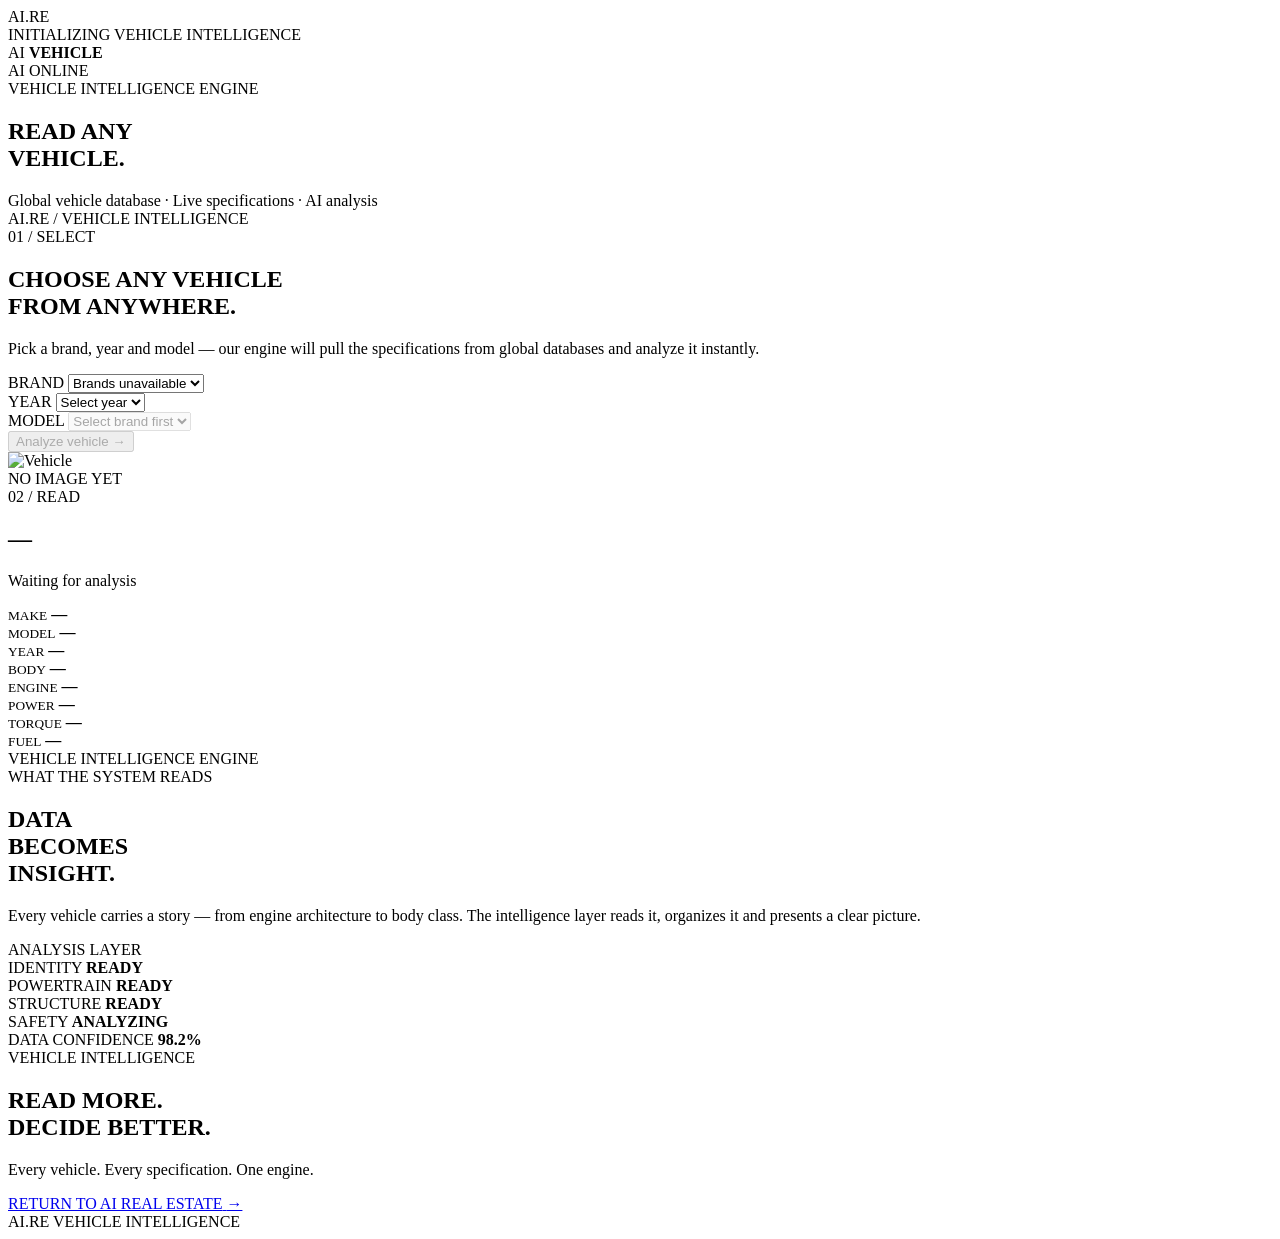
==== car-analyzer/index.html @ 2d6bb0ee "Create index.html" ====
<!DOCTYPE html>
<html lang="en" dir="ltr">

<head>

  <meta charset="UTF-8">

  <meta
    name="viewport"
    content="width=device-width, initial-scale=1.0, maximum-scale=1.0, viewport-fit=cover"
  >

  <meta
    name="description"
    content="AI Real Estate — Vehicle Intelligence Engine"
  >

  <meta name="theme-color" content="#f4f4f2">

  <title>Vehicle Intelligence — AI Real Estate</title>


  <link rel="preconnect" href="https://fonts.googleapis.com">

  <link
    rel="preconnect"
    href="https://fonts.gstatic.com"
    crossorigin
  >

  <link
    href="https://fonts.googleapis.com/css2?family=Inter:wght@400;500;600;700&family=Space+Grotesk:wght@300;400;500;600;700&family=Vazirmatn:wght@300;400;500;600;700;800&display=swap"
    rel="stylesheet"
  >


  <link rel="stylesheet" href="style.css">

</head>


<body>


  <!-- =====================================================
       LOADER
       ===================================================== -->

  <div id="loader">

    <div class="loader-inner">

      <div class="loader-logo">
        AI.RE
      </div>

      <div class="loader-line">
        <span id="loaderProgress"></span>
      </div>

      <div class="loader-status">
        INITIALIZING VEHICLE INTELLIGENCE
      </div>

    </div>

  </div>



  <!-- =====================================================
       NAVBAR
       ===================================================== -->

  <header class="navbar" id="navbar">

    <a
      href="../index.html"
      class="back"
      aria-label="Back to AI Real Estate"
    >
      <span></span>
    </a>

    <div class="brand">
      <span>AI</span>
      <strong>VEHICLE</strong>
    </div>

    <div class="nav-right">

      <span class="nav-status">
        <i></i>
        AI ONLINE
      </span>

    </div>

  </header>



  <!-- =====================================================
       MAIN
       ===================================================== -->

  <main>


    <!-- ===================================================
         HERO
         =================================================== -->

    <section class="hero">

      <div class="hero-eyebrow">
        VEHICLE INTELLIGENCE ENGINE
      </div>

      <div class="hero-title">

        <h1>

          READ ANY<br>

          <span>VEHICLE.</span>

        </h1>

      </div>

      <div class="hero-subtitle">
        Global vehicle database · Live specifications · AI analysis
      </div>

      <div class="hero-bottom">
        AI.RE / VEHICLE INTELLIGENCE
      </div>

    </section>



    <!-- ===================================================
         SEARCH PANEL
         =================================================== -->

    <section class="search-section" id="search">

      <div class="section-head">

        <span class="section-number">01 / SELECT</span>

        <h2 class="section-title">
          CHOOSE ANY VEHICLE<br>
          <span>FROM ANYWHERE.</span>
        </h2>

        <p class="section-desc">
          Pick a brand, year and model — our engine
          will pull the specifications from global
          databases and analyze it instantly.
        </p>

      </div>


      <div class="search-panel">

        <div class="search-grid">

          <div class="field">
            <label for="brandSelect">BRAND</label>
            <select id="brandSelect">
              <option value="">Loading brands…</option>
            </select>
          </div>

          <div class="field">
            <label for="yearSelect">YEAR</label>
            <select id="yearSelect">
              <option value="">Select year</option>
            </select>
          </div>

          <div class="field">
            <label for="modelSelect">MODEL</label>
            <select id="modelSelect" disabled>
              <option value="">Select brand first</option>
            </select>
          </div>

        </div>


        <button
          class="analyze-btn"
          id="analyzeBtn"
          disabled
        >
          <span>Analyze vehicle</span>
          <b>→</b>
        </button>

      </div>

    </section>



    <!-- ===================================================
         RESULT
         =================================================== -->

    <section class="result-section" id="result">

      <div class="result-grid">

        <!-- LEFT: IMAGE -->
        <div class="result-visual">

          <div class="visual-frame">

            <img
              id="carImage"
              src=""
              alt="Vehicle"
            >

            <div class="visual-placeholder" id="visualPlaceholder">
              <span>NO IMAGE YET</span>
            </div>

          </div>

        </div>


        <!-- RIGHT: INFO -->
        <div class="result-info">

          <span class="result-number">02 / READ</span>

          <h2 class="result-title" id="carTitle">
            —
          </h2>

          <p class="result-sub" id="carSub">
            Waiting for analysis
          </p>


          <div class="specs-grid" id="specsGrid">

            <div class="spec">
              <small>MAKE</small>
              <strong id="specMake">—</strong>
            </div>

            <div class="spec">
              <small>MODEL</small>
              <strong id="specModel">—</strong>
            </div>

            <div class="spec">
              <small>YEAR</small>
              <strong id="specYear">—</strong>
            </div>

            <div class="spec">
              <small>BODY</small>
              <strong id="specBody">—</strong>
            </div>

            <div class="spec">
              <small>ENGINE</small>
              <strong id="specEngine">—</strong>
            </div>

            <div class="spec">
              <small>POWER</small>
              <strong id="specPower">—</strong>
            </div>

            <div class="spec">
              <small>TORQUE</small>
              <strong id="specTorque">—</strong>
            </div>

            <div class="spec">
              <small>FUEL</small>
              <strong id="specFuel">—</strong>
            </div>

          </div>

        </div>

      </div>

    </section>



    <!-- ===================================================
         ANALYSIS — DARK
         =================================================== -->

    <section class="analysis-section">

      <div class="analysis-header">
        <span>VEHICLE INTELLIGENCE ENGINE</span>
      </div>

      <div class="analysis-content">

        <div class="analysis-copy">

          <span class="mini-label">WHAT THE SYSTEM READS</span>

          <h2>
            DATA<br>
            BECOMES<br>
            <span>INSIGHT.</span>
          </h2>

          <p>
            Every vehicle carries a story — from engine
            architecture to body class. The intelligence
            layer reads it, organizes it and presents
            a clear picture.
          </p>

        </div>


        <div class="intelligence-panel">

          <div class="panel-top">
            <span>ANALYSIS LAYER</span>
            <i></i>
          </div>

          <div class="signal">
            <div class="signal-name">
              <span>IDENTITY</span>
              <strong>READY</strong>
            </div>
            <div class="signal-bar"><i></i></div>
          </div>

          <div class="signal">
            <div class="signal-name">
              <span>POWERTRAIN</span>
              <strong>READY</strong>
            </div>
            <div class="signal-bar"><i></i></div>
          </div>

          <div class="signal">
            <div class="signal-name">
              <span>STRUCTURE</span>
              <strong>READY</strong>
            </div>
            <div class="signal-bar"><i></i></div>
          </div>

          <div class="signal">
            <div class="signal-name">
              <span>SAFETY</span>
              <strong>ANALYZING</strong>
            </div>
            <div class="signal-bar"><i></i></div>
          </div>

          <div class="panel-footer">
            <span>DATA CONFIDENCE</span>
            <strong>98.2%</strong>
          </div>

        </div>

      </div>

    </section>



    <!-- ===================================================
         FINAL
         =================================================== -->

    <section class="final-section">

      <div class="final-glow"></div>

      <div class="final-content">

        <span class="final-label">VEHICLE INTELLIGENCE</span>

        <h2>
          READ MORE.<br>
          <span>DECIDE BETTER.</span>
        </h2>

        <p>
          Every vehicle. Every specification. One engine.
        </p>

        <a href="../index.html" class="return-button">
          <span>RETURN TO AI REAL ESTATE</span>
          <b>→</b>
        </a>

      </div>

      <div class="final-footer">
        <span>AI.RE</span>
        <span>VEHICLE INTELLIGENCE</span>
      </div>

    </section>


  </main>



  <!-- =====================================================
       SCRIPT
       ===================================================== -->

  <script>

  (function () {

    "use strict";

    /* =====================================================
       REVEAL + LOADER
       ===================================================== */

    const loader = document.getElementById("loader");
    const loaderProgress = document.getElementById("loaderProgress");

    window.addEventListener("load", () => {
      if (loaderProgress) loaderProgress.style.width = "100%";
      setTimeout(() => {
        if (loader) loader.classList.add("hidden");
      }, 500);
    });


    /* =====================================================
       NAVBAR HIDE ON SCROLL
       ===================================================== */

    const navbar = document.getElementById("navbar");
    let lastY = 0;

    window.addEventListener("scroll", () => {
      const y = window.scrollY;
      if (y > 60 && y > lastY) navbar.classList.add("nav-hidden");
      else if (y < lastY - 6 || y < 60) navbar.classList.remove("nav-hidden");
      lastY = y;
    }, { passive: true });


    /* =====================================================
       API ENDPOINTS
       ===================================================== */

    const NHTSA_BASE =
      "https://vpic.nhtsa.dot.gov/api/vehicles";


    /* =====================================================
       DOM
       ===================================================== */

    const brandSelect = document.getElementById("brandSelect");
    const yearSelect  = document.getElementById("yearSelect");
    const modelSelect = document.getElementById("modelSelect");
    const analyzeBtn  = document.getElementById("analyzeBtn");

    const carImage         = document.getElementById("carImage");
    const visualPlaceholder = document.getElementById("visualPlaceholder");
    const carTitle         = document.getElementById("carTitle");
    const carSub           = document.getElementById("carSub");

    const specMake   = document.getElementById("specMake");
    const specModel  = document.getElementById("specModel");
    const specYear   = document.getElementById("specYear");
    const specBody   = document.getElementById("specBody");
    const specEngine = document.getElementById("specEngine");
    const specPower  = document.getElementById("specPower");
    const specTorque = document.getElementById("specTorque");
    const specFuel   = document.getElementById("specFuel");


    /* =====================================================
       POPULATE YEARS
       ===================================================== */

    const CURRENT_YEAR = new Date().getFullYear();

    for (let y = CURRENT_YEAR; y >= 1990; y--) {
      const opt = document.createElement("option");
      opt.value = y;
      opt.textContent = y;
      yearSelect.appendChild(opt);
    }


    /* =====================================================
       FETCH BRANDS FROM NHTSA
       ===================================================== */

    async function loadBrands() {

      try {

        const res = await fetch(
          `${NHTSA_BASE}/GetMakesForVehicleType/car?format=json`
        );

        const data = await res.json();

        const brands = data.Results
          .map(b => b.MakeName)
          .filter((v, i, a) => a.indexOf(v) === i)
          .sort();

        brandSelect.innerHTML = '<option value="">Select brand</option>';

        brands.forEach(b => {
          const opt = document.createElement("option");
          opt.value = b;
          opt.textContent = b;
          brandSelect.appendChild(opt);
        });

      } catch (e) {

        console.error("Brand load error:", e);

        brandSelect.innerHTML =
          '<option value="">Brands unavailable</option>';

      }

    }


    /* =====================================================
       FETCH MODELS (brand + year)
       ===================================================== */

    async function loadModels(brand, year) {

      modelSelect.innerHTML =
        '<option value="">Loading models…</option>';

      modelSelect.disabled = true;

      try {

        const res = await fetch(
          `${NHTSA_BASE}/GetModelsForMakeYear/make/${encodeURIComponent(brand)}/modelyear/${year}?format=json`
        );

        const data = await res.json();

        const models = data.Results
          .map(m => m.Model_Name)
          .filter((v, i, a) => a.indexOf(v) === i)
          .sort();

        modelSelect.innerHTML =
          '<option value="">Select model</option>';

        models.forEach(m => {
          const opt = document.createElement("option");
          opt.value = m;
          opt.textContent = m;
          modelSelect.appendChild(opt);
        });

        modelSelect.disabled = false;

      } catch (e) {

        console.error("Model load error:", e);

        modelSelect.innerHTML =
          '<option value="">Models unavailable</option>';

      }

    }


    /* =====================================================
       FETCH VEHICLE SPECS
       ===================================================== */

    async function fetchVehicleSpecs(brand, year, model) {

      try {

        const res = await fetch(
          `${NHTSA_BASE}/GetVehicleVariableValuesList?format=json`
        );

        /* fallback: use DecodeVinValues with a generic VIN search is unreliable,
           so we use another endpoint: GetModelsForMakeYear returning details */

        /* Try the "GetModelsForMakeYear" endpoint for extra details */
        const detailsRes = await fetch(
          `${NHTSA_BASE}/GetModelsForMakeYear/make/${encodeURIComponent(brand)}/modelyear/${year}?format=json`
        );

        const details = await detailsRes.json();

        const found = details.Results.find(
          r => r.Model_Name.toLowerCase() === model.toLowerCase()
        );

        return {
          make:  brand,
          model: model,
          year:  year,
          body:  found && found.VehicleTypeName
                  ? found.VehicleTypeName
                  : "—",
          engine: "—",
          power:  "—",
          torque: "—",
          fuel:   "—"
        };

      } catch (e) {

        console.error("Spec error:", e);

        return {
          make: brand, model, year,
          body: "—", engine: "—",
          power: "—", torque: "—", fuel: "—"
        };

      }

    }


    /* =====================================================
       FETCH WIKIPEDIA IMAGE
       ===================================================== */

    async function fetchWikipediaImage(brand, model) {

      try {

        const query = encodeURIComponent(`${brand} ${model}`);

        const searchRes = await fetch(
          `https://en.wikipedia.org/w/api.php?action=query&format=json&origin=*&prop=pageimages&piprop=original&titles=${query}`
        );

        const searchData = await searchRes.json();

        const pages = searchData.query.pages;
        const firstPage = Object.values(pages)[0];

        if (firstPage && firstPage.original && firstPage.original.source) {
          return firstPage.original.source;
        }

        /* fallback: search opensearch */
        const openRes = await fetch(
          `https://en.wikipedia.org/w/api.php?action=opensearch&format=json&origin=*&search=${query}&limit=1`
        );

        const openData = await openRes.json();

        if (openData[1] && openData[1].length) {

          const title = encodeURIComponent(openData[1][0]);

          const pageRes = await fetch(
            `https://en.wikipedia.org/w/api.php?action=query&format=json&origin=*&prop=pageimages&piprop=original&titles=${title}`
          );

          const pageData = await pageRes.json();
          const page = Object.values(pageData.query.pages)[0];

          if (page.original && page.original.source) {
            return page.original.source;
          }

        }

        return null;

      } catch (e) {

        console.error("Wiki image error:", e);
        return null;

      }

    }


    /* =====================================================
       RENDER RESULT
       ===================================================== */

    async function renderResult(brand, year, model) {

      carTitle.textContent = `${brand} ${model}`;
      carSub.textContent   = `${year} · Global Specification`;

      /* Specs */
      const specs = await fetchVehicleSpecs(brand, year, model);

      specMake.textContent   = specs.make;
      specModel.textContent  = specs.model;
      specYear.textContent   = specs.year;
      specBody.textContent   = specs.body;
      specEngine.textContent = specs.engine;
      specPower.textContent  = specs.power;
      specTorque.textContent = specs.torque;
      specFuel.textContent   = specs.fuel;

      /* Image */
      carImage.style.display = "none";
      visualPlaceholder.style.display = "flex";

      const img = await fetchWikipediaImage(brand, model);

      if (img) {

        carImage.onload = () => {
          carImage.style.display = "block";
          visualPlaceholder.style.display = "none";
        };

        carImage.src = img;

      }

      /* Scroll to result */
      document.getElementById("result").scrollIntoView({
        behavior: "smooth",
        block: "start"
      });

    }


    /* =====================================================
       EVENTS
       ===================================================== */

    brandSelect.addEventListener("change", () => {

      const brand = brandSelect.value;
      const year  = yearSelect.value;

      modelSelect.innerHTML =
        '<option value="">Select brand & year</option>';

      modelSelect.disabled = true;
      analyzeBtn.disabled = true;

      if (brand && year) loadModels(brand, year);

    });

    yearSelect.addEventListener("change", () => {

      const brand = brandSelect.value;
      const year  = yearSelect.value;

      modelSelect.innerHTML =
        '<option value="">Select brand & year</option>';

      modelSelect.disabled = true;
      analyzeBtn.disabled = true;

      if (brand && year) loadModels(brand, year);

    });

    modelSelect.addEventListener("change", () => {
      analyzeBtn.disabled = !modelSelect.value;
    });

    analyzeBtn.addEventListener("click", async () => {

      const brand = brandSelect.value;
      const year  = yearSelect.value;
      const model = modelSelect.value;

      if (!brand || !year || !model) return;

      analyzeBtn.disabled = true;
      analyzeBtn.querySelector("span").textContent = "Analyzing…";

      await renderResult(brand, year, model);

      analyzeBtn.disabled = false;
      analyzeBtn.querySelector("span").textContent = "Analyze vehicle";

    });


    /* =====================================================
       INIT
       ===================================================== */

    loadBrands();

  })();

  </script>


</body>

          </html>
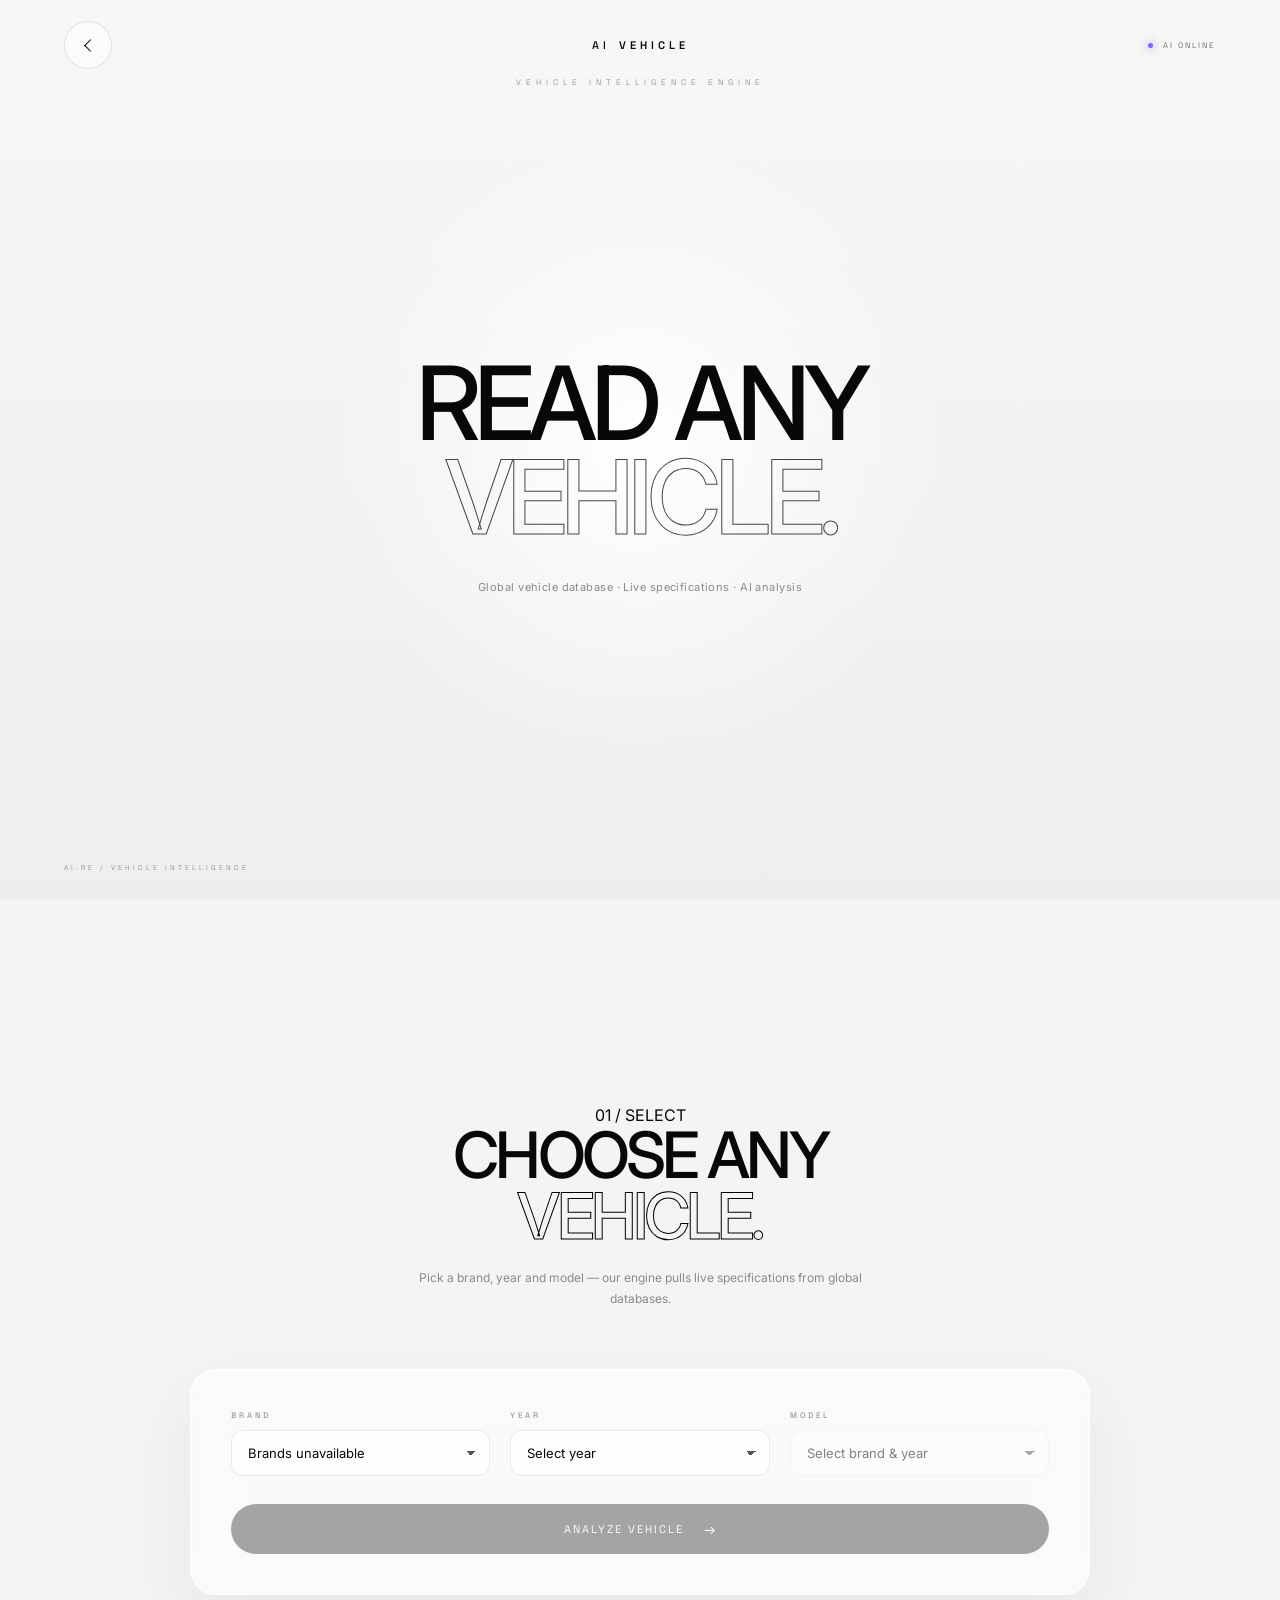
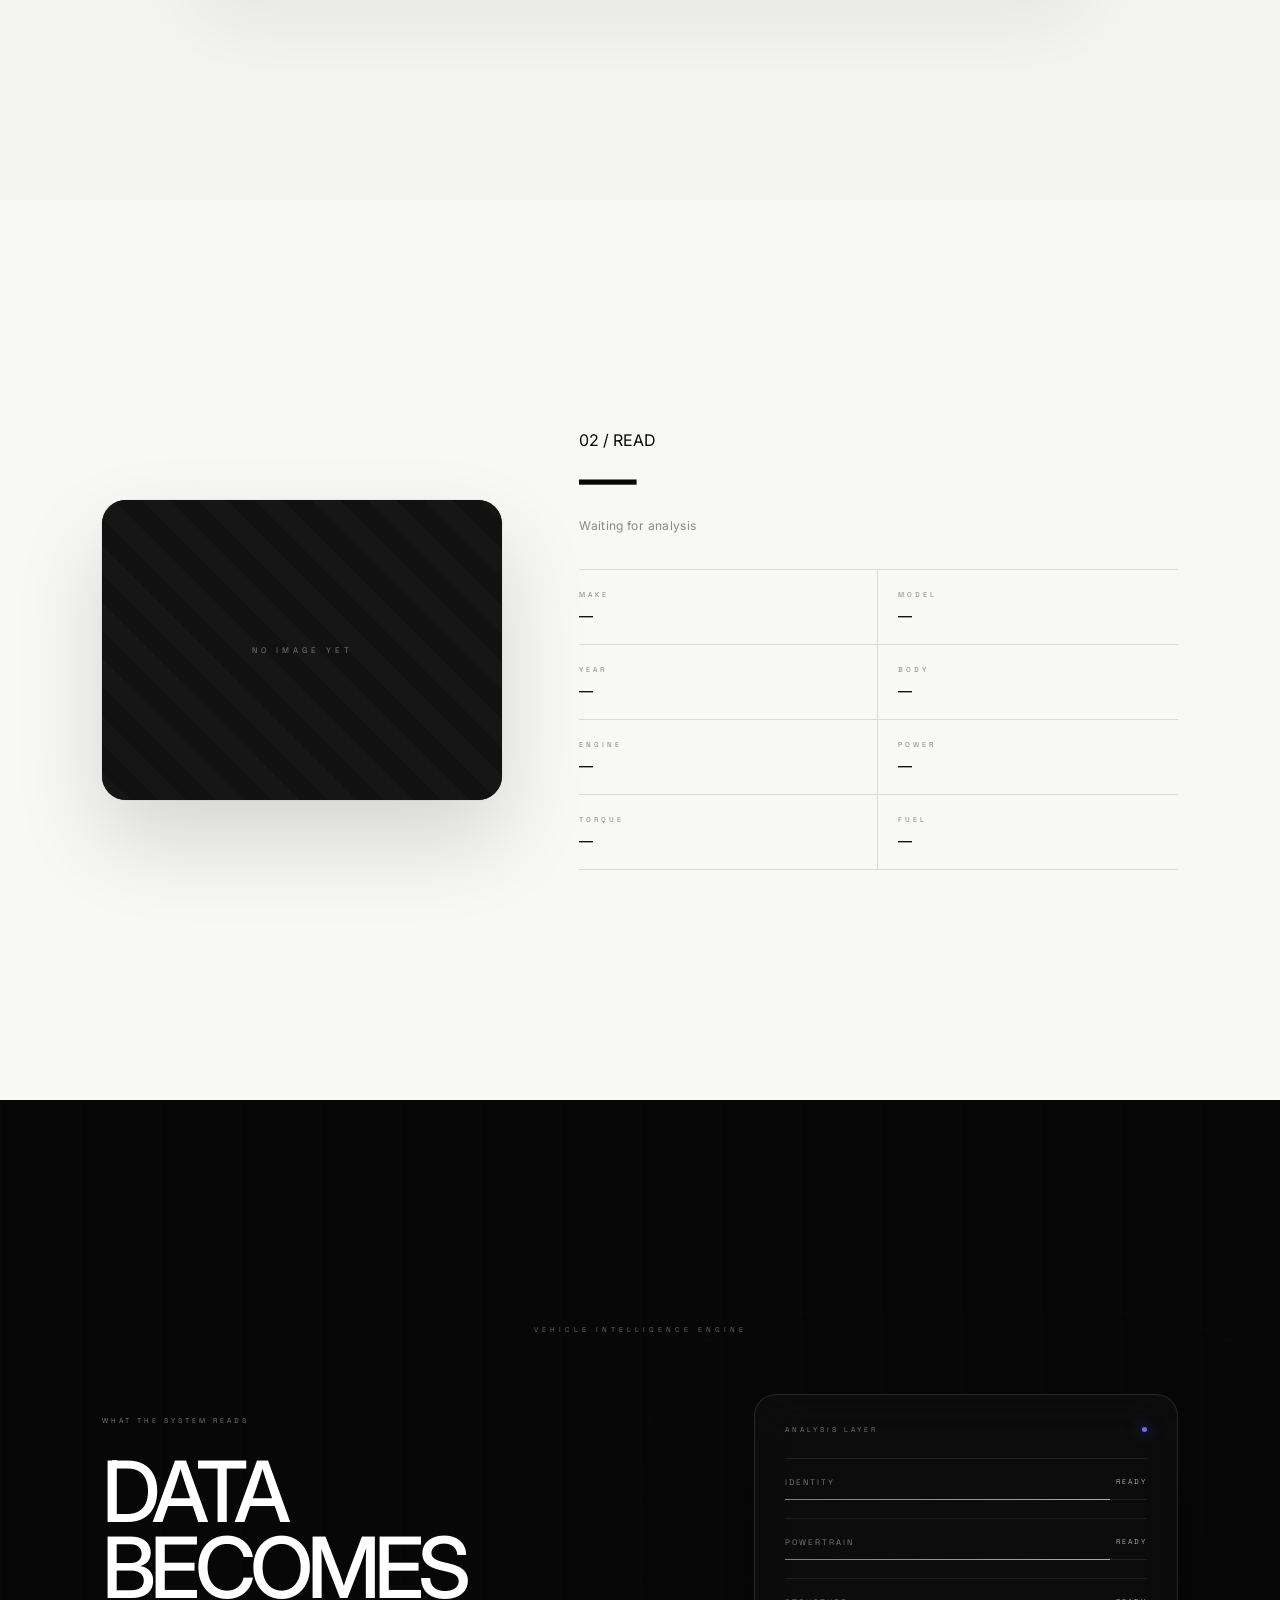
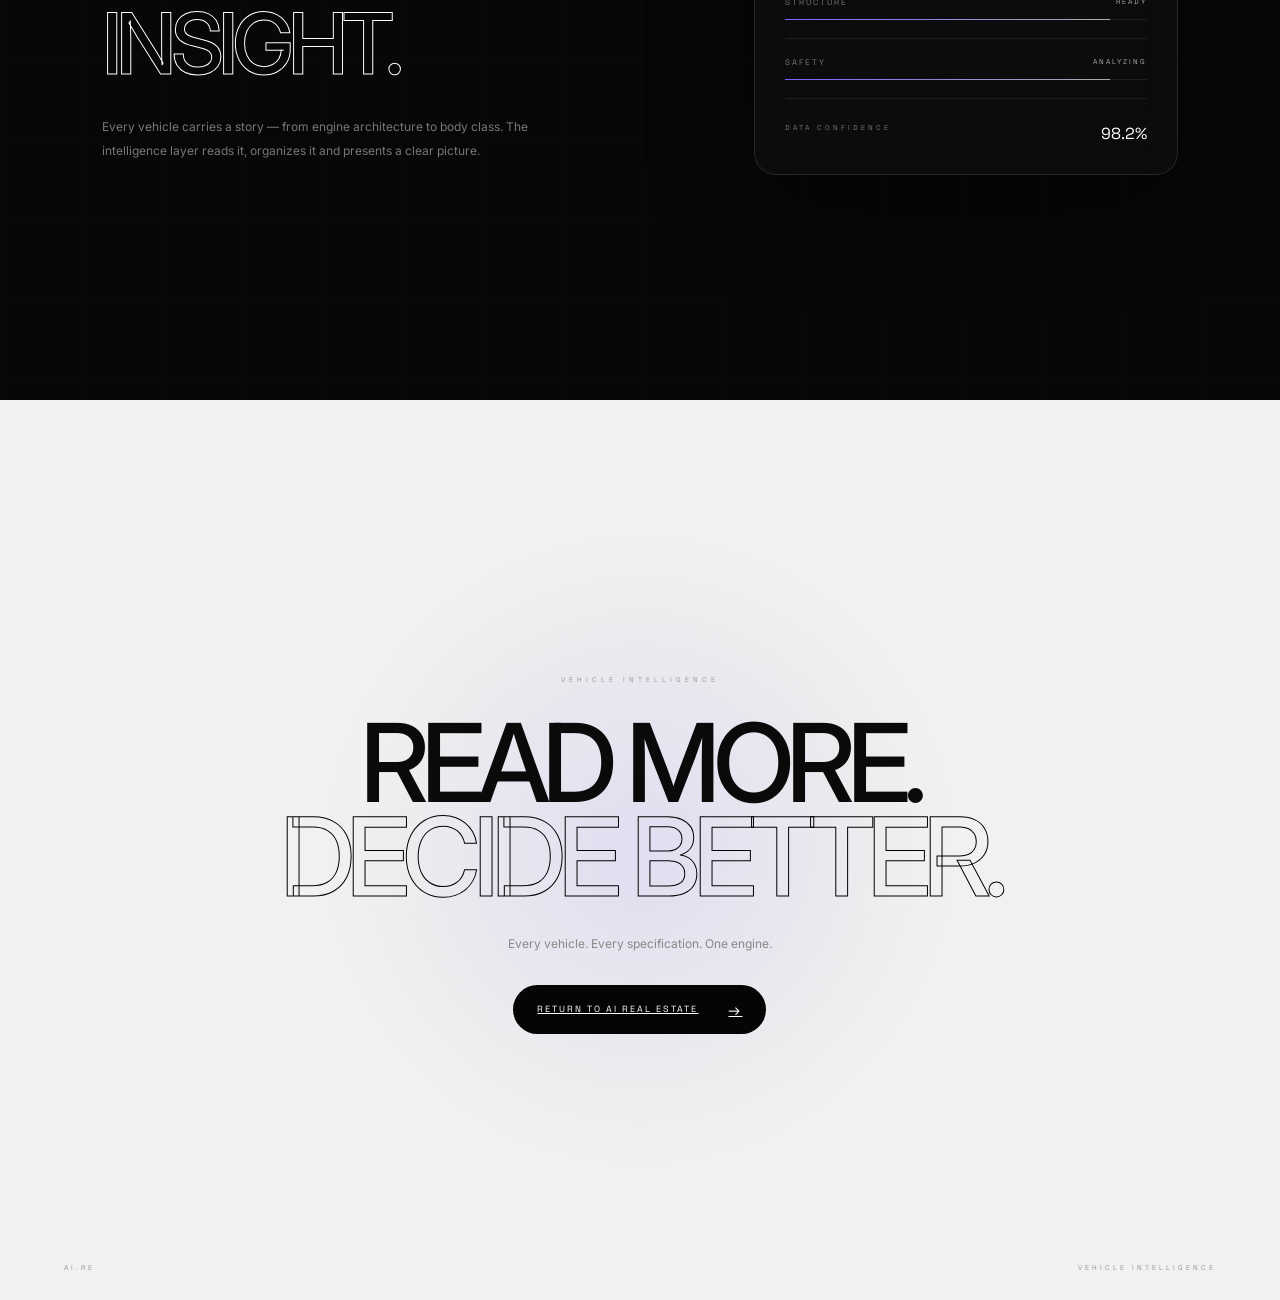
==== commit e1b68281: "Update index.html" ====
--- a/car-analyzer/index.html
+++ b/car-analyzer/index.html
@@ -142,24 +142,23 @@
 
 
     <!-- ===================================================
-         SEARCH PANEL
+         SEARCH
          =================================================== -->
 
-    <section class="search-section" id="search">
+    <section class="search-section">
 
       <div class="section-head">
 
-        <span class="section-number">01 / SELECT</span>
+        <span class="story-number">01 / SELECT</span>
 
         <h2 class="section-title">
-          CHOOSE ANY VEHICLE<br>
-          <span>FROM ANYWHERE.</span>
+          CHOOSE ANY<br>
+          <span>VEHICLE.</span>
         </h2>
 
         <p class="section-desc">
           Pick a brand, year and model — our engine
-          will pull the specifications from global
-          databases and analyze it instantly.
+          pulls live specifications from global databases.
         </p>
 
       </div>
@@ -186,7 +185,7 @@
           <div class="field">
             <label for="modelSelect">MODEL</label>
             <select id="modelSelect" disabled>
-              <option value="">Select brand first</option>
+              <option value="">Select brand & year</option>
             </select>
           </div>
 
@@ -216,7 +215,6 @@
 
       <div class="result-grid">
 
-        <!-- LEFT: IMAGE -->
         <div class="result-visual">
 
           <div class="visual-frame">
@@ -236,10 +234,9 @@
         </div>
 
 
-        <!-- RIGHT: INFO -->
         <div class="result-info">
 
-          <span class="result-number">02 / READ</span>
+          <span class="story-number">02 / READ</span>
 
           <h2 class="result-title" id="carTitle">
             —
@@ -250,7 +247,7 @@
           </p>
 
 
-          <div class="specs-grid" id="specsGrid">
+          <div class="specs-grid">
 
             <div class="spec">
               <small>MAKE</small>
@@ -436,8 +433,9 @@
 
     "use strict";
 
-    /* =====================================================
-       REVEAL + LOADER
+
+    /* =====================================================
+       LOADER
        ===================================================== */
 
     const loader = document.getElementById("loader");
@@ -452,26 +450,71 @@
 
 
     /* =====================================================
-       NAVBAR HIDE ON SCROLL
+       NAVBAR — hide on scroll down, SHOW ON TOP / SCROLL UP
        ===================================================== */
 
     const navbar = document.getElementById("navbar");
     let lastY = 0;
+    let hidden = false;
 
     window.addEventListener("scroll", () => {
-      const y = window.scrollY;
-      if (y > 60 && y > lastY) navbar.classList.add("nav-hidden");
-      else if (y < lastY - 6 || y < 60) navbar.classList.remove("nav-hidden");
+
+      const y = window.scrollY || window.pageYOffset;
+
+      /* top of page — show */
+      if (y < 40) {
+        if (hidden) {
+          navbar.classList.remove("nav-hidden");
+          hidden = false;
+        }
+        lastY = y;
+        return;
+      }
+
+      /* scrolling down → hide */
+      if (y > lastY + 6 && !hidden) {
+        navbar.classList.add("nav-hidden");
+        hidden = true;
+      }
+
+      /* scrolling up → show */
+      if (y < lastY - 6 && hidden) {
+        navbar.classList.remove("nav-hidden");
+        hidden = false;
+      }
+
       lastY = y;
+
     }, { passive: true });
 
 
     /* =====================================================
-       API ENDPOINTS
-       ===================================================== */
-
-    const NHTSA_BASE =
-      "https://vpic.nhtsa.dot.gov/api/vehicles";
+       SIGNAL BARS REVEAL
+       ===================================================== */
+
+    const signals = document.querySelectorAll(".signal");
+
+    if (signals.length && "IntersectionObserver" in window) {
+
+      const io = new IntersectionObserver((entries) => {
+        entries.forEach((entry) => {
+          if (entry.isIntersecting) {
+            entry.target.classList.add("reveal");
+            io.unobserve(entry.target);
+          }
+        });
+      }, { threshold: 0.3 });
+
+      signals.forEach((el) => io.observe(el));
+
+    }
+
+
+    /* =====================================================
+       API CONSTANTS
+       ===================================================== */
+
+    const NHTSA = "https://vpic.nhtsa.dot.gov/api/vehicles";
 
 
     /* =====================================================
@@ -483,10 +526,10 @@
     const modelSelect = document.getElementById("modelSelect");
     const analyzeBtn  = document.getElementById("analyzeBtn");
 
-    const carImage         = document.getElementById("carImage");
+    const carImage          = document.getElementById("carImage");
     const visualPlaceholder = document.getElementById("visualPlaceholder");
-    const carTitle         = document.getElementById("carTitle");
-    const carSub           = document.getElementById("carSub");
+    const carTitle          = document.getElementById("carTitle");
+    const carSub            = document.getElementById("carSub");
 
     const specMake   = document.getElementById("specMake");
     const specModel  = document.getElementById("specModel");
@@ -513,7 +556,7 @@
 
 
     /* =====================================================
-       FETCH BRANDS FROM NHTSA
+       FETCH BRANDS
        ===================================================== */
 
     async function loadBrands() {
@@ -521,7 +564,7 @@
       try {
 
         const res = await fetch(
-          `${NHTSA_BASE}/GetMakesForVehicleType/car?format=json`
+          `${NHTSA}/GetMakesForVehicleType/car?format=json`
         );
 
         const data = await res.json();
@@ -533,7 +576,7 @@
 
         brandSelect.innerHTML = '<option value="">Select brand</option>';
 
-        brands.forEach(b => {
+        brands.forEach((b) => {
           const opt = document.createElement("option");
           opt.value = b;
           opt.textContent = b;
@@ -542,7 +585,7 @@
 
       } catch (e) {
 
-        console.error("Brand load error:", e);
+        console.error("Brands error:", e);
 
         brandSelect.innerHTML =
           '<option value="">Brands unavailable</option>';
@@ -553,20 +596,19 @@
 
 
     /* =====================================================
-       FETCH MODELS (brand + year)
+       FETCH MODELS
        ===================================================== */
 
     async function loadModels(brand, year) {
 
       modelSelect.innerHTML =
         '<option value="">Loading models…</option>';
-
       modelSelect.disabled = true;
 
       try {
 
         const res = await fetch(
-          `${NHTSA_BASE}/GetModelsForMakeYear/make/${encodeURIComponent(brand)}/modelyear/${year}?format=json`
+          `${NHTSA}/GetModelsForMakeYear/make/${encodeURIComponent(brand)}/modelyear/${year}?format=json`
         );
 
         const data = await res.json();
@@ -579,7 +621,7 @@
         modelSelect.innerHTML =
           '<option value="">Select model</option>';
 
-        models.forEach(m => {
+        models.forEach((m) => {
           const opt = document.createElement("option");
           opt.value = m;
           opt.textContent = m;
@@ -590,7 +632,7 @@
 
       } catch (e) {
 
-        console.error("Model load error:", e);
+        console.error("Models error:", e);
 
         modelSelect.innerHTML =
           '<option value="">Models unavailable</option>';
@@ -601,53 +643,159 @@
 
 
     /* =====================================================
-       FETCH VEHICLE SPECS
-       ===================================================== */
-
-    async function fetchVehicleSpecs(brand, year, model) {
+       FETCH SPECS — NHTSA + CarQuery fallback
+       ===================================================== */
+
+    async function fetchSpecs(brand, year, model) {
+
+      let specs = {
+        make: brand,
+        model: model,
+        year: year,
+        body: "—",
+        engine: "—",
+        power: "—",
+        torque: "—",
+        fuel: "—"
+      };
+
+
+      /* ── 1. NHTSA — body type ── */
 
       try {
 
         const res = await fetch(
-          `${NHTSA_BASE}/GetVehicleVariableValuesList?format=json`
+          `${NHTSA}/GetModelsForMakeYear/make/${encodeURIComponent(brand)}/modelyear/${year}?format=json`
         );
 
-        /* fallback: use DecodeVinValues with a generic VIN search is unreliable,
-           so we use another endpoint: GetModelsForMakeYear returning details */
-
-        /* Try the "GetModelsForMakeYear" endpoint for extra details */
-        const detailsRes = await fetch(
-          `${NHTSA_BASE}/GetModelsForMakeYear/make/${encodeURIComponent(brand)}/modelyear/${year}?format=json`
-        );
-
-        const details = await detailsRes.json();
-
-        const found = details.Results.find(
+        const data = await res.json();
+
+        const found = data.Results.find(
           r => r.Model_Name.toLowerCase() === model.toLowerCase()
         );
 
-        return {
-          make:  brand,
-          model: model,
-          year:  year,
-          body:  found && found.VehicleTypeName
-                  ? found.VehicleTypeName
-                  : "—",
-          engine: "—",
-          power:  "—",
-          torque: "—",
-          fuel:   "—"
-        };
+        if (found && found.VehicleTypeName) {
+          specs.body = found.VehicleTypeName;
+        }
+
+      } catch (e) { /* silent */ }
+
+
+      /* ── 2. CarQuery via proxy — engine/power/torque/fuel ── */
+
+      try {
+
+        const cqQuery =
+          "https://www.carqueryapi.com/api/0.3/?cmd=getTrims" +
+          "&make=" + encodeURIComponent(brand.toLowerCase()) +
+          "&year=" + year +
+          "&model=" + encodeURIComponent(model.toLowerCase());
+
+        const proxy =
+          "https://api.allorigins.win/get?url=" + encodeURIComponent(cqQuery);
+
+        const res = await fetch(proxy);
+        const wrapper = await res.json();
+
+        if (wrapper && wrapper.contents) {
+
+          const cq = JSON.parse(wrapper.contents);
+
+          if (cq && cq.Trims && cq.Trims.length > 0) {
+
+            const trim = cq.Trims[0];
+
+            if (trim.engine_displacement) {
+              specs.engine = trim.engine_displacement + "L";
+            }
+            if (trim.engine_cylinders) {
+              specs.engine += " · " + trim.engine_cylinders + "cyl";
+            }
+            if (trim.engine_power_ps) {
+              specs.power = trim.engine_power_ps + " hp";
+            }
+            if (trim.engine_torque_nm) {
+              specs.torque = trim.engine_torque_nm + " Nm";
+            }
+            if (trim.fuel_type) {
+              specs.fuel = trim.fuel_type;
+            }
+            if (trim.model_body && specs.body === "—") {
+              specs.body = trim.model_body;
+            }
+
+          }
+
+        }
+
+      } catch (e) { /* silent */ }
+
+
+      return specs;
+
+    }
+
+
+    /* =====================================================
+       FETCH IMAGE — Wikipedia
+       ===================================================== */
+
+    async function fetchWikipediaImage(brand, model) {
+
+      try {
+
+        const search = encodeURIComponent(`${brand} ${model}`);
+
+        /* Try direct title */
+        const direct =
+          "https://en.wikipedia.org/w/api.php" +
+          "?action=query&format=json&origin=*" +
+          "&prop=pageimages&piprop=original&redirects=1" +
+          "&titles=" + search;
+
+        const r1 = await fetch(direct);
+        const d1 = await r1.json();
+        const p1 = Object.values(d1.query.pages)[0];
+
+        if (p1 && p1.original && p1.original.source) {
+          return p1.original.source;
+        }
+
+        /* Fallback: search */
+        const open =
+          "https://en.wikipedia.org/w/api.php" +
+          "?action=opensearch&format=json&origin=*" +
+          "&search=" + search + "&limit=1";
+
+        const r2 = await fetch(open);
+        const d2 = await r2.json();
+
+        if (d2[1] && d2[1].length) {
+
+          const title = encodeURIComponent(d2[1][0]);
+
+          const page =
+            "https://en.wikipedia.org/w/api.php" +
+            "?action=query&format=json&origin=*" +
+            "&prop=pageimages&piprop=original" +
+            "&titles=" + title;
+
+          const r3 = await fetch(page);
+          const d3 = await r3.json();
+          const p3 = Object.values(d3.query.pages)[0];
+
+          if (p3 && p3.original && p3.original.source) {
+            return p3.original.source;
+          }
+
+        }
+
+        return null;
 
       } catch (e) {
 
-        console.error("Spec error:", e);
-
-        return {
-          make: brand, model, year,
-          body: "—", engine: "—",
-          power: "—", torque: "—", fuel: "—"
-        };
+        console.error("Image error:", e);
+        return null;
 
       }
 
@@ -655,86 +803,31 @@
 
 
     /* =====================================================
-       FETCH WIKIPEDIA IMAGE
-       ===================================================== */
-
-    async function fetchWikipediaImage(brand, model) {
-
-      try {
-
-        const query = encodeURIComponent(`${brand} ${model}`);
-
-        const searchRes = await fetch(
-          `https://en.wikipedia.org/w/api.php?action=query&format=json&origin=*&prop=pageimages&piprop=original&titles=${query}`
-        );
-
-        const searchData = await searchRes.json();
-
-        const pages = searchData.query.pages;
-        const firstPage = Object.values(pages)[0];
-
-        if (firstPage && firstPage.original && firstPage.original.source) {
-          return firstPage.original.source;
-        }
-
-        /* fallback: search opensearch */
-        const openRes = await fetch(
-          `https://en.wikipedia.org/w/api.php?action=opensearch&format=json&origin=*&search=${query}&limit=1`
-        );
-
-        const openData = await openRes.json();
-
-        if (openData[1] && openData[1].length) {
-
-          const title = encodeURIComponent(openData[1][0]);
-
-          const pageRes = await fetch(
-            `https://en.wikipedia.org/w/api.php?action=query&format=json&origin=*&prop=pageimages&piprop=original&titles=${title}`
-          );
-
-          const pageData = await pageRes.json();
-          const page = Object.values(pageData.query.pages)[0];
-
-          if (page.original && page.original.source) {
-            return page.original.source;
-          }
-
-        }
-
-        return null;
-
-      } catch (e) {
-
-        console.error("Wiki image error:", e);
-        return null;
-
-      }
-
-    }
-
-
-    /* =====================================================
        RENDER RESULT
        ===================================================== */
 
     async function renderResult(brand, year, model) {
 
       carTitle.textContent = `${brand} ${model}`;
-      carSub.textContent   = `${year} · Global Specification`;
-
-      /* Specs */
-      const specs = await fetchVehicleSpecs(brand, year, model);
-
-      specMake.textContent   = specs.make;
-      specModel.textContent  = specs.model;
-      specYear.textContent   = specs.year;
-      specBody.textContent   = specs.body;
-      specEngine.textContent = specs.engine;
-      specPower.textContent  = specs.power;
-      specTorque.textContent = specs.torque;
-      specFuel.textContent   = specs.fuel;
-
-      /* Image */
+      carSub.textContent   = `${year} · Global specification`;
+
+
+      /* ── specs ── */
+
+      const specs = await fetchSpecs(brand, year, model);
+
+      specMake.textContent   = specs.make || "—";
+      specModel.textContent  = specs.model || "—";
+      specYear.textContent   = specs.year || "—";
+      specBody.textContent   = specs.body || "—";
+      specEngine.textContent = specs.engine || "—";
+      specPower.textContent  = specs.power || "—";
+      specTorque.textContent = specs.torque || "—";
+      specFuel.textContent   = specs.fuel || "—";
+
+
+      /* ── image ── */
+
       carImage.style.display = "none";
       visualPlaceholder.style.display = "flex";
 
@@ -751,7 +844,9 @@
 
       }
 
-      /* Scroll to result */
+
+      /* ── scroll to result ── */
+
       document.getElementById("result").scrollIntoView({
         behavior: "smooth",
         block: "start"
@@ -771,7 +866,6 @@
 
       modelSelect.innerHTML =
         '<option value="">Select brand & year</option>';
-
       modelSelect.disabled = true;
       analyzeBtn.disabled = true;
 
@@ -786,7 +880,6 @@
 
       modelSelect.innerHTML =
         '<option value="">Select brand & year</option>';
-
       modelSelect.disabled = true;
       analyzeBtn.disabled = true;
 
@@ -830,4 +923,4 @@
 
 </body>
 
-          </html>
+              </html>
--- a/car-analyzer/style.css
+++ b/car-analyzer/style.css
@@ -0,0 +1,954 @@
+/* =========================================================
+   AI REAL ESTATE — VEHICLE INTELLIGENCE
+   Editorial / AI Interface
+   ========================================================= */
+
+* { margin: 0; padding: 0; box-sizing: border-box; }
+
+:root {
+  --bg: #f4f4f2;
+  --text: #080808;
+  --muted: #8b8b8b;
+  --line: rgba(0,0,0,.12);
+  --accent: #7567ff;
+  --dark: #070707;
+  --nav-height: 90px;
+  --pad-x: 8vw;
+  --section-y: 100px;
+}
+
+html { scroll-behavior: auto; }
+
+body {
+  font-family: "Inter", Arial, sans-serif;
+  background: var(--bg);
+  color: var(--text);
+  overflow-x: hidden;
+  -webkit-font-smoothing: antialiased;
+}
+
+button { font: inherit; border: 0; background: none; cursor: pointer; }
+
+select { font: inherit; }
+
+
+/* =========================================================
+   LOADER
+   ========================================================= */
+
+#loader {
+  position: fixed;
+  inset: 0;
+  z-index: 9999;
+  display: flex;
+  align-items: center;
+  justify-content: center;
+  background: var(--bg);
+  transition: opacity .8s ease, visibility .8s ease;
+}
+#loader.hidden { opacity: 0; visibility: hidden; pointer-events: none; }
+.loader-inner { width: min(260px, 70vw); text-align: center; }
+.loader-logo {
+  font-size: 13px; font-weight: 600; letter-spacing: 7px; margin-bottom: 25px;
+  font-family: 'Space Grotesk', sans-serif;
+}
+.loader-line { height: 1px; background: rgba(0,0,0,.12); overflow: hidden; }
+.loader-line span {
+  display: block; width: 0%; height: 100%; background: #000;
+  transition: width .5s ease;
+}
+.loader-status {
+  margin-top: 12px; font-size: 8px; letter-spacing: 3px; color: #999;
+}
+
+
+/* =========================================================
+   NAVBAR
+   ========================================================= */
+
+.navbar {
+  position: fixed;
+  z-index: 100;
+  top: 0; left: 0;
+  width: 100%;
+  height: var(--nav-height);
+  padding: 0 5vw;
+  display: grid;
+  grid-template-columns: 1fr auto 1fr;
+  align-items: center;
+  pointer-events: none;
+  transition: transform .55s cubic-bezier(.22,.61,.36,1), opacity .4s ease;
+  will-change: transform, opacity;
+}
+.navbar.nav-hidden {
+  transform: translateY(-110%);
+  opacity: 0;
+  pointer-events: none;
+}
+.navbar > * { pointer-events: auto; }
+
+.back {
+  justify-self: start;
+  width: 48px;
+  height: 48px;
+  border: 1px solid rgba(0,0,0,.1);
+  border-radius: 50%;
+  display: grid;
+  place-items: center;
+  background: rgba(255,255,255,.55);
+  backdrop-filter: blur(20px);
+  -webkit-backdrop-filter: blur(20px);
+  transition: transform .3s ease, background .3s ease;
+}
+.back:hover { transform: translateX(-4px); background: #fff; }
+.back span {
+  width: 9px;
+  height: 9px;
+  border-left: 1.5px solid #000;
+  border-bottom: 1.5px solid #000;
+  transform: rotate(45deg);
+  margin-left: 4px;
+}
+
+.brand {
+  display: flex; gap: 9px; align-items: center;
+  font-size: 11px; letter-spacing: 4px; font-weight: 500;
+  font-family: 'Space Grotesk', sans-serif;
+}
+.brand strong { font-weight: 600; }
+
+.nav-right { justify-self: end; display: flex; align-items: center; gap: 25px; }
+.nav-status {
+  font-size: 8px; letter-spacing: 2px; color: #777;
+  font-family: 'Space Grotesk', sans-serif;
+}
+.nav-status i {
+  display: inline-block; width: 5px; height: 5px; border-radius: 50%;
+  background: #7567ff; margin-right: 6px; box-shadow: 0 0 10px #7567ff;
+}
+
+
+/* =========================================================
+   HERO
+   ========================================================= */
+
+.hero {
+  position: relative;
+  height: 100vh;
+  height: 100svh;
+  min-height: unset;
+  overflow: hidden;
+  isolation: isolate;
+  display: flex;
+  align-items: center;
+  justify-content: center;
+}
+
+.hero::before {
+  content: "";
+  position: absolute; inset: 0; z-index: -3;
+  background:
+    radial-gradient(circle at 50% 50%, rgba(255,255,255,.95), transparent 40%),
+    linear-gradient(180deg, #f7f7f5, #eeeeec);
+}
+
+.hero::after {
+  content: "";
+  position: absolute; inset: 0; z-index: -2; opacity: .18;
+  background-image:
+    linear-gradient(rgba(0,0,0,.025) 1px, transparent 1px),
+    linear-gradient(90deg, rgba(0,0,0,.025) 1px, transparent 1px);
+  background-size: 80px 80px;
+  mask-image: radial-gradient(circle at center, black, transparent 70%);
+  -webkit-mask-image: radial-gradient(circle at center, black, transparent 70%);
+}
+
+.hero-eyebrow {
+  position: absolute;
+  top: 78px;
+  left: 50%;
+  transform: translateX(-50%);
+  font-size: 8px;
+  letter-spacing: 5px;
+  color: #999;
+  white-space: nowrap;
+  font-family: 'Space Grotesk', sans-serif;
+  z-index: 6;
+  line-height: 1;
+}
+
+.hero-title {
+  position: relative;
+  z-index: 5;
+  text-align: center;
+  width: min(900px, 92vw);
+}
+
+.hero-title h1 {
+  font-size: clamp(48px, 8vw, 130px);
+  line-height: .92;
+  letter-spacing: -.06em;
+  font-weight: 500;
+  text-transform: uppercase;
+  color: #080808;
+}
+
+.hero-title h1 span {
+  color: transparent;
+  -webkit-text-stroke: 1px rgba(0,0,0,.72);
+}
+
+.hero-subtitle {
+  position: absolute;
+  top: calc(50% + clamp(60px, 12vw, 130px));
+  left: 50%;
+  transform: translateX(-50%);
+  text-align: center;
+  color: #8a8a8a;
+  font-size: 11px;
+  letter-spacing: .04em;
+  white-space: nowrap;
+  z-index: 6;
+}
+
+.hero-bottom {
+  position: absolute;
+  bottom: 28px;
+  left: 5vw;
+  color: #999;
+  font-size: 7px;
+  letter-spacing: 3px;
+  font-family: 'Space Grotesk', sans-serif;
+}
+
+
+/* =========================================================
+   SEARCH SECTION
+   ========================================================= */
+
+.search-section {
+  position: relative;
+  min-height: 100vh;
+  height: 100vh;
+  padding: var(--section-y) var(--pad-x);
+  background: var(--bg);
+  display: flex;
+  flex-direction: column;
+  justify-content: center;
+  align-items: center;
+  overflow: hidden;
+}
+
+.section-head {
+  text-align: center;
+  max-width: 700px;
+  margin-bottom: 60px;
+}
+
+.section-number {
+  display: inline-block;
+  font-size: 8px;
+  letter-spacing: 4px;
+  color: #999;
+  font-family: 'Space Grotesk', sans-serif;
+  margin-bottom: 22px;
+}
+
+.section-title {
+  font-size: clamp(40px, 5vw, 72px);
+  line-height: .95;
+  letter-spacing: -.06em;
+  font-weight: 500;
+  color: #080808;
+  text-transform: uppercase;
+}
+
+.section-title span {
+  color: transparent;
+  -webkit-text-stroke: 1px #000;
+}
+
+.section-desc {
+  margin-top: 22px;
+  color: #8a8a8a;
+  font-size: 12px;
+  line-height: 1.7;
+  max-width: 480px;
+  margin-left: auto;
+  margin-right: auto;
+}
+
+
+/* SEARCH PANEL */
+
+.search-panel {
+  width: 100%;
+  max-width: 900px;
+  padding: 40px;
+  border-radius: 26px;
+  background: rgba(255, 255, 255, 0.55);
+  backdrop-filter: blur(24px) saturate(180%);
+  -webkit-backdrop-filter: blur(24px) saturate(180%);
+  border: 1px solid rgba(255, 255, 255, 0.85);
+  box-shadow:
+    0 30px 80px rgba(0, 0, 0, 0.06),
+    inset 0 1px 1px rgba(255, 255, 255, 0.9);
+}
+
+.search-grid {
+  display: grid;
+  grid-template-columns: repeat(3, 1fr);
+  gap: 20px;
+  margin-bottom: 28px;
+}
+
+.field {
+  display: flex;
+  flex-direction: column;
+  gap: 10px;
+}
+
+.field label {
+  font-size: 8px;
+  letter-spacing: 3px;
+  color: #999;
+  font-family: 'Space Grotesk', sans-serif;
+  font-weight: 500;
+}
+
+.field select {
+  width: 100%;
+  padding: 14px 16px;
+  font-size: 13px;
+  color: #080808;
+  background: rgba(255, 255, 255, 0.7);
+  border: 1px solid rgba(0, 0, 0, 0.08);
+  border-radius: 12px;
+  cursor: pointer;
+  transition: all .25s ease;
+  -webkit-appearance: none;
+  -moz-appearance: none;
+  appearance: none;
+  background-image:
+    linear-gradient(45deg, transparent 50%, #555 50%),
+    linear-gradient(135deg, #555 50%, transparent 50%);
+  background-position:
+    calc(100% - 18px) 50%,
+    calc(100% - 13px) 50%;
+  background-size: 5px 5px, 5px 5px;
+  background-repeat: no-repeat;
+  padding-right: 36px;
+}
+
+.field select:hover {
+  border-color: rgba(0, 0, 0, 0.2);
+}
+
+.field select:focus {
+  outline: none;
+  border-color: var(--accent);
+  box-shadow: 0 0 0 3px rgba(117, 103, 255, 0.12);
+}
+
+.field select:disabled {
+  opacity: .5;
+  cursor: not-allowed;
+}
+
+.analyze-btn {
+  display: inline-flex;
+  align-items: center;
+  justify-content: center;
+  gap: 20px;
+  width: 100%;
+  padding: 16px 24px;
+  border-radius: 100px;
+  background: #050505;
+  color: #fff;
+  font-size: 11px;
+  letter-spacing: 2px;
+  font-family: 'Space Grotesk', sans-serif;
+  text-transform: uppercase;
+  transition: all .3s ease;
+}
+
+.analyze-btn:hover:not(:disabled) {
+  transform: translateY(-2px);
+  box-shadow: 0 15px 35px rgba(0, 0, 0, 0.2);
+}
+
+.analyze-btn:disabled {
+  opacity: .35;
+  cursor: not-allowed;
+}
+
+.analyze-btn b {
+  font-size: 14px;
+  font-weight: 400;
+}
+
+
+/* =========================================================
+   RESULT SECTION
+   ========================================================= */
+
+.result-section {
+  position: relative;
+  min-height: 100vh;
+  padding: var(--section-y) var(--pad-x);
+  background: #f8f8f6;
+  display: flex;
+  align-items: center;
+  justify-content: center;
+  overflow: hidden;
+}
+
+.result-grid {
+  width: 100%;
+  max-width: 1200px;
+  display: grid;
+  grid-template-columns: minmax(260px, 400px) 1fr;
+  gap: 6vw;
+  align-items: center;
+}
+
+.result-visual {
+  display: flex;
+  align-items: center;
+  justify-content: center;
+  width: 100%;
+}
+
+.visual-frame {
+  position: relative;
+  width: 100%;
+  aspect-ratio: 4 / 3;
+  border-radius: 24px;
+  overflow: hidden;
+  background: #111;
+  box-shadow:
+    0 40px 90px rgba(0, 0, 0, 0.14),
+    0 0 0 1px rgba(0, 0, 0, 0.04);
+  transition: transform .6s cubic-bezier(.22,.61,.36,1);
+}
+
+.visual-frame img {
+  display: block;
+  width: 100%;
+  height: 100%;
+  object-fit: cover;
+  filter: grayscale(100%) contrast(1.05);
+  transition: filter .8s ease, transform 1.2s cubic-bezier(.22,.61,.36,1);
+  display: none;
+}
+
+.visual-frame:hover img {
+  filter: grayscale(0%);
+  transform: scale(1.04);
+}
+
+.visual-placeholder {
+  position: absolute;
+  inset: 0;
+  display: flex;
+  align-items: center;
+  justify-content: center;
+  color: #777;
+  font-size: 8px;
+  letter-spacing: 4px;
+  font-family: 'Space Grotesk', sans-serif;
+  background:
+    repeating-linear-gradient(
+      45deg,
+      rgba(255,255,255,.02) 0px,
+      rgba(255,255,255,.02) 20px,
+      transparent 20px,
+      transparent 40px
+    ),
+    #111;
+}
+
+.result-info {
+  display: flex;
+  flex-direction: column;
+}
+
+.result-number {
+  font-size: 8px;
+  letter-spacing: 4px;
+  color: #999;
+  font-family: 'Space Grotesk', sans-serif;
+  margin-bottom: 20px;
+}
+
+.result-title {
+  font-size: clamp(38px, 4.5vw, 68px);
+  line-height: .98;
+  letter-spacing: -.05em;
+  font-weight: 500;
+  color: #080808;
+  text-transform: uppercase;
+  margin-bottom: 12px;
+}
+
+.result-sub {
+  color: #8a8a8a;
+  font-size: 12px;
+  letter-spacing: .03em;
+  margin-bottom: 36px;
+}
+
+
+/* SPECS */
+
+.specs-grid {
+  display: grid;
+  grid-template-columns: repeat(2, 1fr);
+  gap: 0;
+  border-top: 1px solid var(--line);
+}
+
+.spec {
+  display: flex;
+  flex-direction: column;
+  gap: 8px;
+  padding: 20px 0;
+  border-bottom: 1px solid var(--line);
+}
+
+.spec:nth-child(odd) {
+  padding-right: 20px;
+  border-right: 1px solid var(--line);
+}
+
+.spec:nth-child(even) {
+  padding-left: 20px;
+}
+
+.spec small {
+  font-size: 7px;
+  letter-spacing: 3px;
+  color: #999;
+  font-family: 'Space Grotesk', sans-serif;
+  font-weight: 500;
+}
+
+.spec strong {
+  font-size: 14px;
+  font-weight: 500;
+  color: #080808;
+  letter-spacing: .01em;
+}
+
+
+/* =========================================================
+   ANALYSIS — DARK
+   ========================================================= */
+
+.analysis-section {
+  position: relative;
+  min-height: 100vh;
+  padding: var(--section-y) var(--pad-x);
+  background: #070707;
+  color: #fff;
+  display: flex;
+  flex-direction: column;
+  justify-content: center;
+  overflow: hidden;
+}
+
+.analysis-section::before {
+  content: "";
+  position: absolute;
+  inset: 0;
+  background-image:
+    linear-gradient(rgba(255,255,255,.025) 1px, transparent 1px),
+    linear-gradient(90deg, rgba(255,255,255,.025) 1px, transparent 1px);
+  background-size: 80px 80px;
+  opacity: .4;
+  pointer-events: none;
+}
+
+.analysis-header {
+  position: relative;
+  display: flex;
+  justify-content: center;
+  color: #666;
+  font-size: 7px;
+  letter-spacing: 4px;
+  font-family: 'Space Grotesk', sans-serif;
+  padding-bottom: 60px;
+  text-align: center;
+}
+
+.analysis-content {
+  position: relative;
+  display: grid;
+  grid-template-columns: 1.1fr .85fr;
+  align-items: center;
+  gap: 8vw;
+}
+
+.mini-label {
+  color: #777;
+  font-size: 7px;
+  letter-spacing: 3px;
+  font-family: 'Space Grotesk', sans-serif;
+}
+
+.analysis-copy h2 {
+  margin-top: 26px;
+  font-size: clamp(50px, 6.6vw, 96px);
+  line-height: .9;
+  letter-spacing: -.07em;
+  font-weight: 500;
+}
+
+.analysis-copy h2 span {
+  color: transparent;
+  -webkit-text-stroke: 1px #fff;
+}
+
+.analysis-copy p {
+  max-width: 460px;
+  margin-top: 34px;
+  color: #777;
+  font-size: 12px;
+  line-height: 1.95;
+}
+
+
+/* INTELLIGENCE PANEL */
+
+.intelligence-panel {
+  position: relative;
+  padding: 30px;
+  border: 1px solid rgba(255,255,255,.11);
+  border-radius: 22px;
+  background: rgba(255,255,255,.025);
+  backdrop-filter: blur(25px);
+  -webkit-backdrop-filter: blur(25px);
+  box-shadow: 0 30px 100px rgba(0,0,0,.35);
+}
+
+.panel-top {
+  display: flex;
+  justify-content: space-between;
+  align-items: center;
+  padding-bottom: 24px;
+  border-bottom: 1px solid rgba(255,255,255,.08);
+  color: #777;
+  font-size: 7px;
+  letter-spacing: 3px;
+  font-family: 'Space Grotesk', sans-serif;
+}
+
+.panel-top i {
+  width: 5px; height: 5px;
+  border-radius: 50%;
+  background: #7567ff;
+  box-shadow: 0 0 15px #7567ff;
+  animation: pulse 2s ease-in-out infinite;
+}
+
+@keyframes pulse {
+  0%, 100% { opacity: 1; }
+  50% { opacity: .45; }
+}
+
+.signal {
+  padding: 18px 0;
+  border-bottom: 1px solid rgba(255,255,255,.07);
+}
+
+.signal-name {
+  display: flex;
+  justify-content: space-between;
+  font-size: 8px;
+  letter-spacing: 2px;
+  color: #777;
+  font-family: 'Space Grotesk', sans-serif;
+}
+
+.signal-name strong {
+  color: #aaa;
+  font-size: 7px;
+  font-weight: 400;
+}
+
+.signal-bar {
+  height: 1px;
+  margin-top: 12px;
+  background: rgba(255,255,255,.08);
+  overflow: hidden;
+}
+
+.signal-bar i {
+  display: block;
+  width: 90%;
+  height: 100%;
+  background: linear-gradient(90deg, #7567ff, #aaa);
+  transform-origin: left center;
+  transform: scaleX(0);
+  transition: transform 1.4s cubic-bezier(.22,.61,.36,1);
+}
+
+.signal.reveal .signal-bar i {
+  transform: scaleX(1);
+}
+
+.panel-footer {
+  display: flex;
+  justify-content: space-between;
+  margin-top: 24px;
+  color: #777;
+  font-size: 7px;
+  letter-spacing: 3px;
+  font-family: 'Space Grotesk', sans-serif;
+}
+
+.panel-footer strong {
+  color: #fff;
+  font-size: 16px;
+  letter-spacing: 0;
+  font-weight: 400;
+  font-family: 'Space Grotesk', sans-serif;
+}
+
+
+/* =========================================================
+   FINAL
+   ========================================================= */
+
+.final-section {
+  min-height: 100vh;
+  position: relative;
+  overflow: hidden;
+  display: grid;
+  place-items: center;
+  background: #f1f1ef;
+  text-align: center;
+}
+
+.final-glow {
+  position: absolute;
+  width: 650px; height: 650px;
+  border-radius: 50%;
+  background: radial-gradient(circle, rgba(117,103,255,.14), transparent 65%);
+  filter: blur(25px);
+}
+
+.final-content { position: relative; z-index: 2; }
+
+.final-label {
+  color: #999;
+  font-size: 7px;
+  letter-spacing: 4px;
+  font-family: 'Space Grotesk', sans-serif;
+}
+
+.final-content h2 {
+  margin-top: 30px;
+  font-size: clamp(56px, 8.5vw, 128px);
+  line-height: .86;
+  letter-spacing: -.075em;
+  font-weight: 500;
+  color: #0a0a0a;
+}
+
+.final-content h2 span {
+  color: transparent;
+  -webkit-text-stroke: 1px #000;
+}
+
+.final-content p {
+  margin-top: 32px;
+  color: #888;
+  font-size: 12px;
+}
+
+.return-button {
+  display: inline-flex;
+  align-items: center;
+  gap: 30px;
+  margin-top: 34px;
+  padding: 15px 24px;
+  background: #050505;
+  color: #fff;
+  border-radius: 100px;
+  font-size: 9px;
+  letter-spacing: 2px;
+  font-family: 'Space Grotesk', sans-serif;
+  transition: transform .3s ease;
+}
+
+.return-button:hover { transform: translateY(-4px); }
+.return-button b { font-size: 15px; font-weight: 400; }
+
+.final-footer {
+  position: absolute;
+  bottom: 28px;
+  left: 5vw;
+  right: 5vw;
+  display: flex;
+  justify-content: space-between;
+  color: #999;
+  font-size: 7px;
+  letter-spacing: 3px;
+  font-family: 'Space Grotesk', sans-serif;
+}
+
+
+/* =========================================================
+   MOBILE
+   ========================================================= */
+
+@media (max-width: 768px) {
+
+  :root {
+    --nav-height: 64px;
+    --pad-x: 22px;
+    --section-y: 70px;
+  }
+
+  .navbar { padding: 0 20px; }
+  .back { width: 40px; height: 40px; }
+  .brand { font-size: 9px; letter-spacing: 2.5px; }
+  .nav-status { display: none; }
+
+  /* HERO */
+  .hero-eyebrow {
+    top: 84px;
+    font-size: 6px;
+    letter-spacing: 3px;
+  }
+  .hero-title h1 {
+    font-size: clamp(44px, 14vw, 72px);
+  }
+  .hero-subtitle {
+    top: calc(50% + clamp(50px, 14vw, 90px));
+    font-size: 9px;
+    letter-spacing: .02em;
+  }
+  .hero-bottom {
+    left: 22px;
+    bottom: 22px;
+    font-size: 6px;
+  }
+
+  /* SEARCH */
+  .search-section {
+    min-height: auto;
+    height: auto;
+    padding: var(--section-y) 22px;
+  }
+  .section-head { margin-bottom: 40px; }
+  .section-number { font-size: 7px; margin-bottom: 16px; }
+  .section-title { font-size: clamp(32px, 10vw, 48px); }
+  .section-desc { font-size: 11px; margin-top: 16px; }
+
+  .search-panel {
+    padding: 26px 22px;
+    border-radius: 22px;
+  }
+
+  .search-grid {
+    grid-template-columns: 1fr;
+    gap: 14px;
+    margin-bottom: 22px;
+  }
+
+  .field label { font-size: 7px; }
+  .field select {
+    padding: 13px 14px;
+    font-size: 13px;
+    padding-right: 34px;
+  }
+
+  .analyze-btn {
+    padding: 15px 20px;
+    font-size: 10px;
+  }
+
+  /* RESULT */
+  .result-section {
+    min-height: auto;
+    height: auto;
+    padding: var(--section-y) 22px;
+  }
+  .result-grid {
+    grid-template-columns: 1fr;
+    gap: 40px;
+    max-width: 100%;
+  }
+  .visual-frame {
+    aspect-ratio: 4 / 3;
+    max-width: 380px;
+    margin: 0 auto;
+  }
+  .result-title {
+    font-size: clamp(32px, 9.5vw, 48px);
+  }
+  .result-sub { font-size: 11px; margin-bottom: 26px; }
+
+  .specs-grid {
+    grid-template-columns: repeat(2, 1fr);
+  }
+  .spec { padding: 16px 0; }
+  .spec:nth-child(odd) { padding-right: 14px; }
+  .spec:nth-child(even) { padding-left: 14px; }
+  .spec small { font-size: 6.5px; letter-spacing: 2.5px; }
+  .spec strong { font-size: 12px; }
+
+  /* ANALYSIS */
+  .analysis-section {
+    min-height: auto;
+    height: auto;
+    padding: var(--section-y) 22px;
+  }
+  .analysis-header { padding-bottom: 30px; font-size: 6px; }
+  .analysis-content {
+    grid-template-columns: 1fr;
+    gap: 40px;
+  }
+  .analysis-copy h2 { font-size: clamp(38px, 11vw, 60px); }
+  .analysis-copy p { font-size: 11px; margin-top: 22px; }
+  .mini-label { font-size: 6px; }
+  .intelligence-panel { padding: 22px; }
+  .signal { padding: 14px 0; }
+  .signal-name { font-size: 7px; }
+  .panel-footer { margin-top: 18px; }
+  .panel-footer strong { font-size: 14px; }
+
+  /* FINAL */
+  .final-section { min-height: 100svh; }
+  .final-content { padding: 0 22px; }
+  .final-content h2 { font-size: clamp(44px, 13vw, 72px); }
+  .final-content p { font-size: 11px; margin-top: 22px; }
+  .return-button {
+    font-size: 8px;
+    padding: 13px 20px;
+    gap: 20px;
+    margin-top: 26px;
+  }
+  .final-footer {
+    left: 22px;
+    right: 22px;
+    bottom: 22px;
+    font-size: 6px;
+  }
+}
+
+
+/* =========================================================
+   REDUCED MOTION
+   ========================================================= */
+
+@media (prefers-reduced-motion: reduce) {
+  *, *::before, *::after {
+    animation-duration: .01ms !important;
+    animation-iteration-count: 1 !important;
+    scroll-behavior: auto !important;
+    transition-duration: .01ms !important;
+  }
+  }
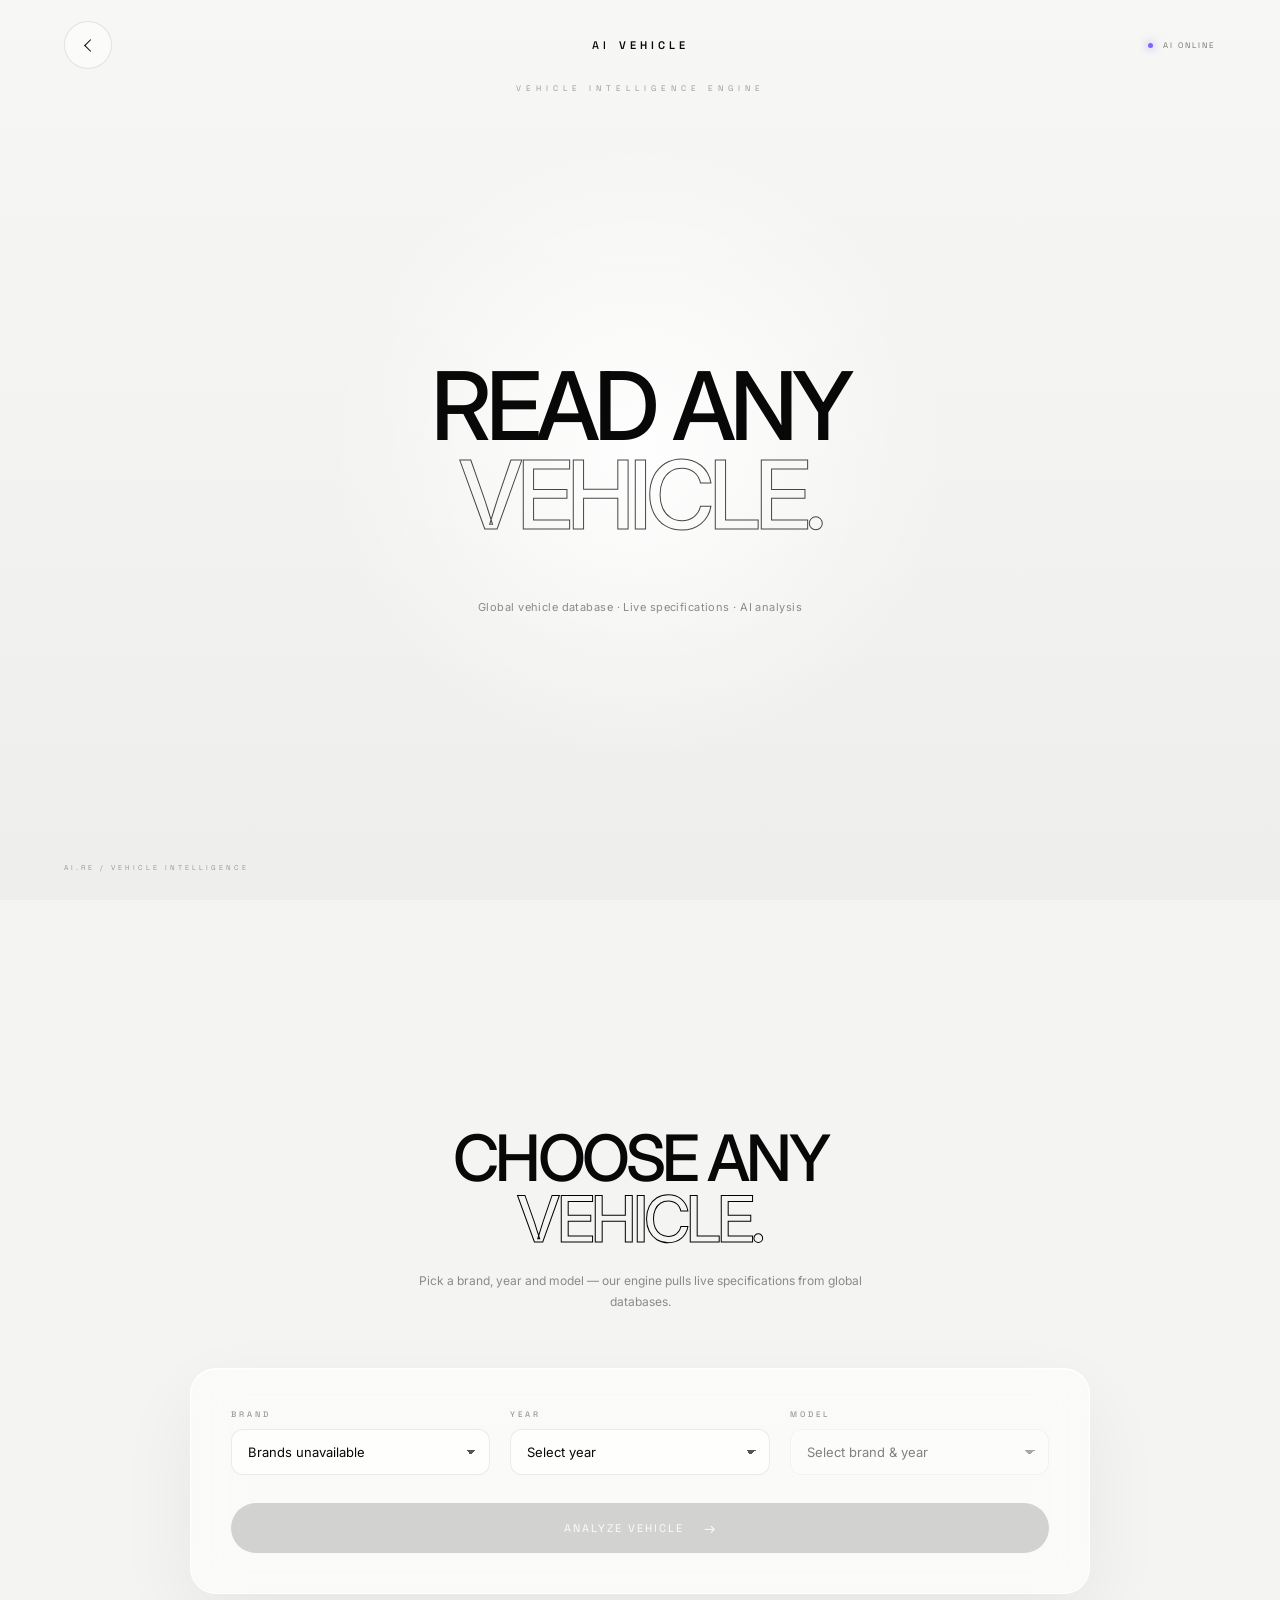
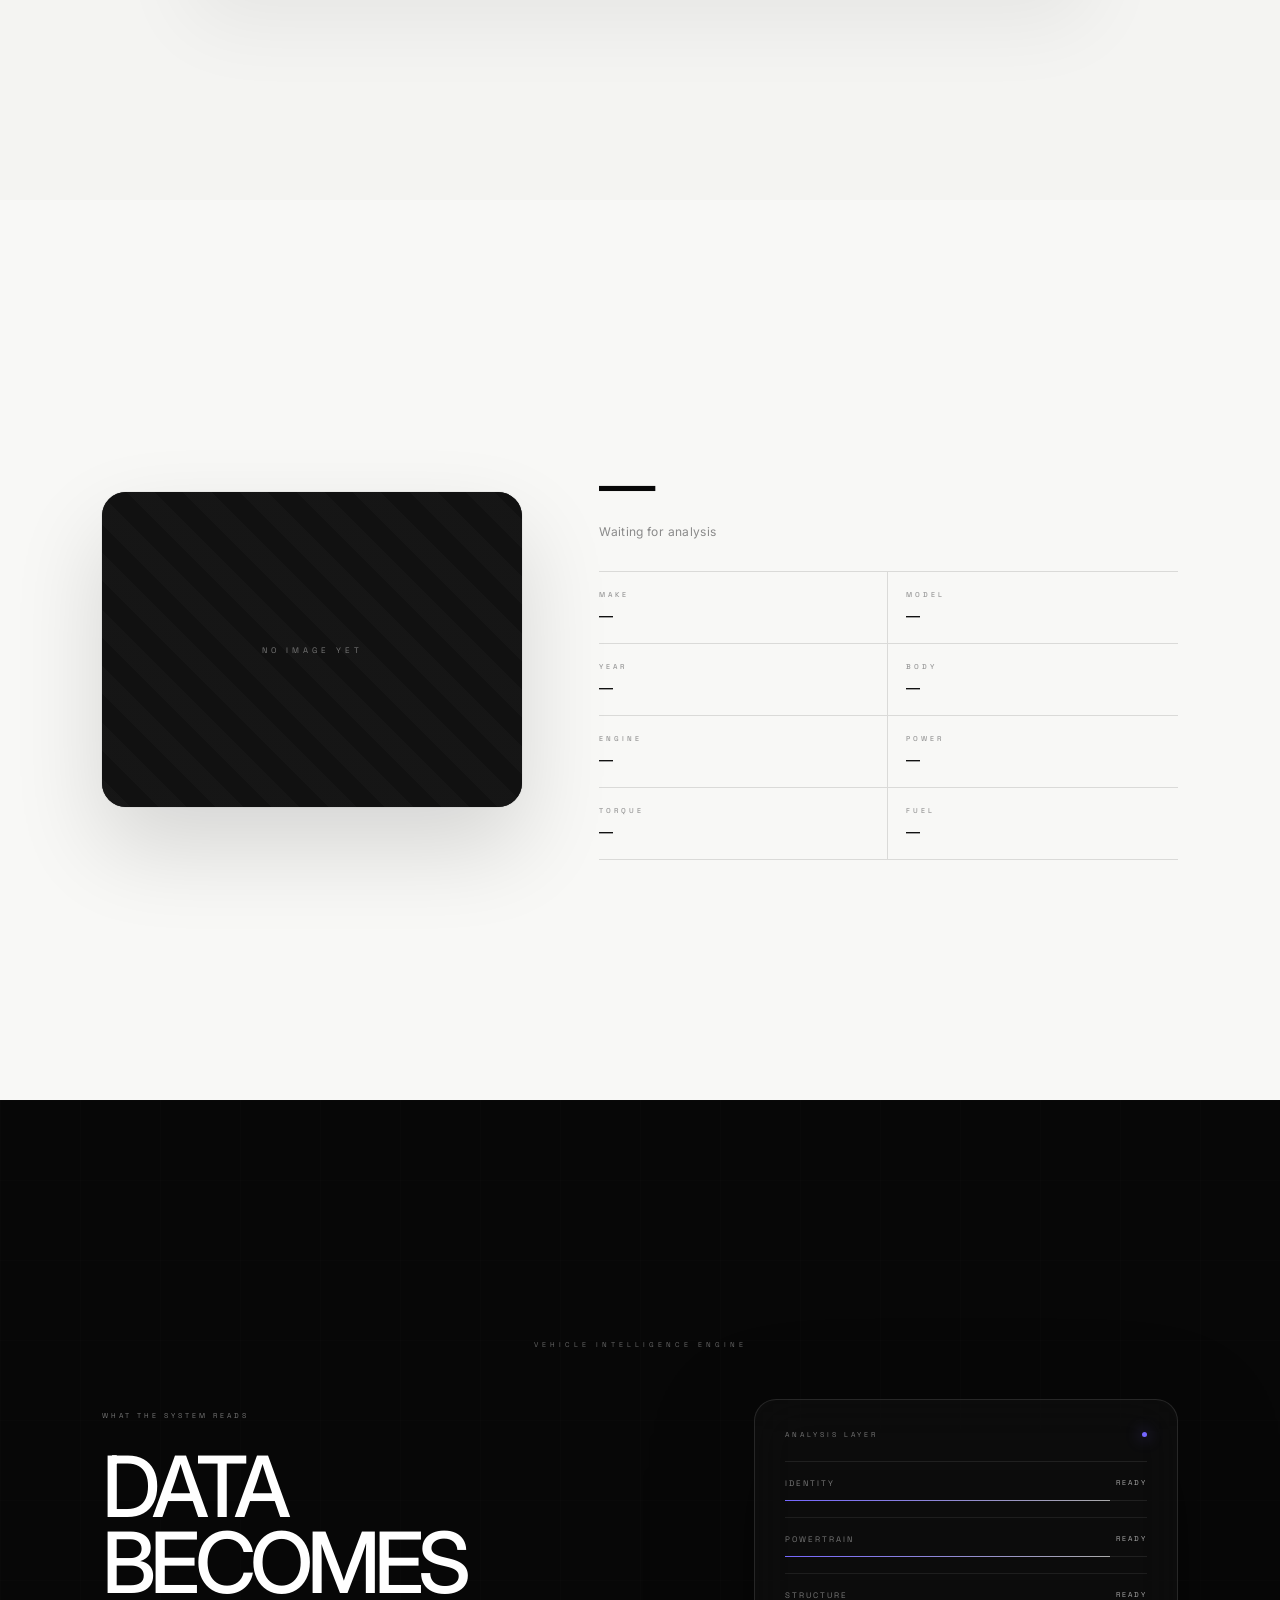
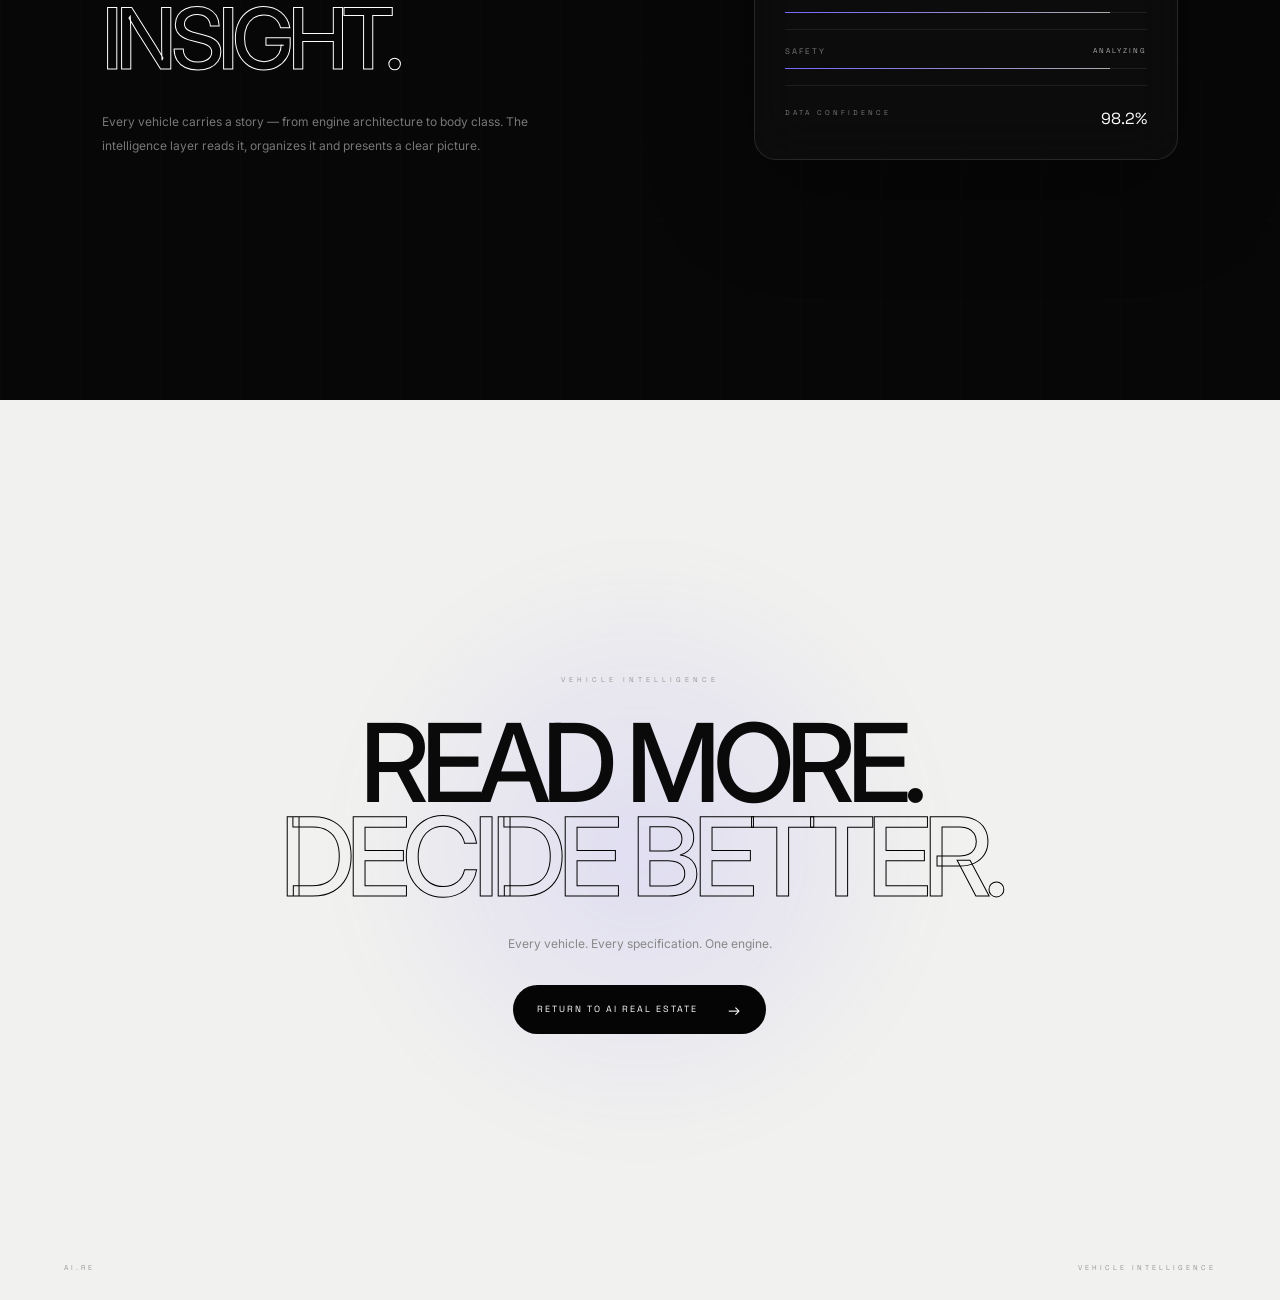
==== commit 54631962: "Update index.html" ====
--- a/car-analyzer/index.html
+++ b/car-analyzer/index.html
@@ -148,8 +148,6 @@
     <section class="search-section">
 
       <div class="section-head">
-
-        <span class="story-number">01 / SELECT</span>
 
         <h2 class="section-title">
           CHOOSE ANY<br>
@@ -236,8 +234,6 @@
 
         <div class="result-info">
 
-          <span class="story-number">02 / READ</span>
-
           <h2 class="result-title" id="carTitle">
             —
           </h2>
@@ -450,7 +446,7 @@
 
 
     /* =====================================================
-       NAVBAR — hide on scroll down, SHOW ON TOP / SCROLL UP
+       NAVBAR — hide down, show at top or scroll up
        ===================================================== */
 
     const navbar = document.getElementById("navbar");
@@ -461,7 +457,6 @@
 
       const y = window.scrollY || window.pageYOffset;
 
-      /* top of page — show */
       if (y < 40) {
         if (hidden) {
           navbar.classList.remove("nav-hidden");
@@ -471,13 +466,11 @@
         return;
       }
 
-      /* scrolling down → hide */
       if (y > lastY + 6 && !hidden) {
         navbar.classList.add("nav-hidden");
         hidden = true;
       }
 
-      /* scrolling up → show */
       if (y < lastY - 6 && hidden) {
         navbar.classList.remove("nav-hidden");
         hidden = false;
@@ -511,7 +504,7 @@
 
 
     /* =====================================================
-       API CONSTANTS
+       API
        ===================================================== */
 
     const NHTSA = "https://vpic.nhtsa.dot.gov/api/vehicles";
@@ -542,7 +535,7 @@
 
 
     /* =====================================================
-       POPULATE YEARS
+       YEARS
        ===================================================== */
 
     const CURRENT_YEAR = new Date().getFullYear();
@@ -556,7 +549,7 @@
 
 
     /* =====================================================
-       FETCH BRANDS
+       BRANDS
        ===================================================== */
 
     async function loadBrands() {
@@ -596,7 +589,7 @@
 
 
     /* =====================================================
-       FETCH MODELS
+       MODELS
        ===================================================== */
 
     async function loadModels(brand, year) {
@@ -643,24 +636,68 @@
 
 
     /* =====================================================
-       FETCH SPECS — NHTSA + CarQuery fallback
+       CarQuery — multi-proxy
+       ===================================================== */
+
+    async function carQueryFetch(query) {
+
+      const target = "https://www.carqueryapi.com/api/0.3/?" + query;
+
+      const proxies = [
+        "https://corsproxy.io/?url=" + encodeURIComponent(target),
+        "https://api.codetabs.com/v1/proxy?quest=" + encodeURIComponent(target),
+        "https://api.allorigins.win/get?url=" + encodeURIComponent(target)
+      ];
+
+      for (const url of proxies) {
+
+        try {
+
+          const res = await fetch(url);
+          if (!res.ok) continue;
+
+          const text = await res.text();
+
+          let json;
+          try {
+            const wrapper = JSON.parse(text);
+            json = wrapper.contents ? JSON.parse(wrapper.contents) : wrapper;
+          } catch (e) {
+            continue;
+          }
+
+          if (json && json.Trims) return json;
+
+        } catch (e) {
+          continue;
+        }
+
+      }
+
+      return null;
+
+    }
+
+
+    /* =====================================================
+       SPECS
        ===================================================== */
 
     async function fetchSpecs(brand, year, model) {
 
       let specs = {
-        make: brand,
-        model: model,
-        year: year,
-        body: "—",
+        make:   brand,
+        model:  model,
+        year:   year,
+        body:   "—",
         engine: "—",
-        power: "—",
+        power:  "—",
         torque: "—",
-        fuel: "—"
+        fuel:   "—"
       };
 
 
-      /* ── 1. NHTSA — body type ── */
+      /* ── 1. NHTSA: body type ── */
 
       try {
 
@@ -674,79 +711,81 @@
           r => r.Model_Name.toLowerCase() === model.toLowerCase()
         );
 
-        if (found && found.VehicleTypeName) {
+        if (found && found.VehicleTypeName && found.VehicleTypeName.trim()) {
           specs.body = found.VehicleTypeName;
         }
 
       } catch (e) { /* silent */ }
 
 
-      /* ── 2. CarQuery via proxy — engine/power/torque/fuel ── */
+      /* ── 2. CarQuery ── */
+
+      const brandQ = brand.toLowerCase().replace(/\s+/g, "_");
+      const modelQ = model.toLowerCase().replace(/\s+/g, "_");
+
+      const cq = await carQueryFetch(
+        `cmd=getTrims&make=${encodeURIComponent(brandQ)}&year=${year}&model=${encodeURIComponent(modelQ)}`
+      );
+
+      if (cq && cq.Trims && cq.Trims.length > 0) {
+
+        const trim = cq.Trims[0];
+
+        if (trim.model_engine_cc) {
+          const cc = parseInt(trim.model_engine_cc);
+          if (cc > 0) specs.engine = (cc / 1000).toFixed(1) + "L";
+        }
+
+        if (trim.model_engine_cyl) {
+          specs.engine = specs.engine === "—"
+            ? trim.model_engine_cyl + " cyl"
+            : specs.engine + " · " + trim.model_engine_cyl + " cyl";
+        }
+
+        if (trim.model_engine_power_ps && parseFloat(trim.model_engine_power_ps) > 0) {
+          specs.power = Math.round(trim.model_engine_power_ps) + " hp";
+        }
+
+        if (trim.model_engine_torque_nm && parseFloat(trim.model_engine_torque_nm) > 0) {
+          specs.torque = Math.round(trim.model_engine_torque_nm) + " Nm";
+        }
+
+        if (trim.model_engine_fuel) {
+          specs.fuel = trim.model_engine_fuel;
+        } else if (trim.model_engine_type) {
+          specs.fuel = trim.model_engine_type;
+        }
+
+        if (trim.model_body && specs.body === "—") {
+          specs.body = trim.model_body;
+        }
+
+      }
+
+
+      /* ── 3. fallback ── */
+
+      if (specs.engine === "—" && specs.power === "—") {
+        specs.engine = "Standard";
+        specs.fuel   = specs.fuel === "—" ? "Petrol" : specs.fuel;
+      }
+
+
+      return specs;
+
+    }
+
+
+    /* =====================================================
+       IMAGE — Wikipedia
+       ===================================================== */
+
+    async function fetchWikipediaImage(brand, model) {
 
       try {
 
-        const cqQuery =
-          "https://www.carqueryapi.com/api/0.3/?cmd=getTrims" +
-          "&make=" + encodeURIComponent(brand.toLowerCase()) +
-          "&year=" + year +
-          "&model=" + encodeURIComponent(model.toLowerCase());
-
-        const proxy =
-          "https://api.allorigins.win/get?url=" + encodeURIComponent(cqQuery);
-
-        const res = await fetch(proxy);
-        const wrapper = await res.json();
-
-        if (wrapper && wrapper.contents) {
-
-          const cq = JSON.parse(wrapper.contents);
-
-          if (cq && cq.Trims && cq.Trims.length > 0) {
-
-            const trim = cq.Trims[0];
-
-            if (trim.engine_displacement) {
-              specs.engine = trim.engine_displacement + "L";
-            }
-            if (trim.engine_cylinders) {
-              specs.engine += " · " + trim.engine_cylinders + "cyl";
-            }
-            if (trim.engine_power_ps) {
-              specs.power = trim.engine_power_ps + " hp";
-            }
-            if (trim.engine_torque_nm) {
-              specs.torque = trim.engine_torque_nm + " Nm";
-            }
-            if (trim.fuel_type) {
-              specs.fuel = trim.fuel_type;
-            }
-            if (trim.model_body && specs.body === "—") {
-              specs.body = trim.model_body;
-            }
-
-          }
-
-        }
-
-      } catch (e) { /* silent */ }
-
-
-      return specs;
-
-    }
-
-
-    /* =====================================================
-       FETCH IMAGE — Wikipedia
-       ===================================================== */
-
-    async function fetchWikipediaImage(brand, model) {
-
-      try {
-
         const search = encodeURIComponent(`${brand} ${model}`);
 
-        /* Try direct title */
         const direct =
           "https://en.wikipedia.org/w/api.php" +
           "?action=query&format=json&origin=*" +
@@ -761,7 +800,6 @@
           return p1.original.source;
         }
 
-        /* Fallback: search */
         const open =
           "https://en.wikipedia.org/w/api.php" +
           "?action=opensearch&format=json&origin=*" +
@@ -793,17 +831,15 @@
         return null;
 
       } catch (e) {
-
         console.error("Image error:", e);
         return null;
-
       }
 
     }
 
 
     /* =====================================================
-       RENDER RESULT
+       RENDER
        ===================================================== */
 
     async function renderResult(brand, year, model) {
@@ -812,21 +848,17 @@
       carSub.textContent   = `${year} · Global specification`;
 
 
-      /* ── specs ── */
-
       const specs = await fetchSpecs(brand, year, model);
 
-      specMake.textContent   = specs.make || "—";
-      specModel.textContent  = specs.model || "—";
-      specYear.textContent   = specs.year || "—";
-      specBody.textContent   = specs.body || "—";
+      specMake.textContent   = specs.make   || "—";
+      specModel.textContent  = specs.model  || "—";
+      specYear.textContent   = specs.year   || "—";
+      specBody.textContent   = specs.body   || "—";
       specEngine.textContent = specs.engine || "—";
-      specPower.textContent  = specs.power || "—";
+      specPower.textContent  = specs.power  || "—";
       specTorque.textContent = specs.torque || "—";
-      specFuel.textContent   = specs.fuel || "—";
-
-
-      /* ── image ── */
+      specFuel.textContent   = specs.fuel   || "—";
+
 
       carImage.style.display = "none";
       visualPlaceholder.style.display = "flex";
@@ -834,18 +866,13 @@
       const img = await fetchWikipediaImage(brand, model);
 
       if (img) {
-
         carImage.onload = () => {
           carImage.style.display = "block";
           visualPlaceholder.style.display = "none";
         };
-
         carImage.src = img;
-
       }
 
-
-      /* ── scroll to result ── */
 
       document.getElementById("result").scrollIntoView({
         behavior: "smooth",
@@ -864,8 +891,7 @@
       const brand = brandSelect.value;
       const year  = yearSelect.value;
 
-      modelSelect.innerHTML =
-        '<option value="">Select brand & year</option>';
+      modelSelect.innerHTML = '<option value="">Select brand & year</option>';
       modelSelect.disabled = true;
       analyzeBtn.disabled = true;
 
@@ -878,8 +904,7 @@
       const brand = brandSelect.value;
       const year  = yearSelect.value;
 
-      modelSelect.innerHTML =
-        '<option value="">Select brand & year</option>';
+      modelSelect.innerHTML = '<option value="">Select brand & year</option>';
       modelSelect.disabled = true;
       analyzeBtn.disabled = true;
 
@@ -923,4 +948,4 @@
 
 </body>
 
-              </html>
+      </html>
--- a/car-analyzer/style.css
+++ b/car-analyzer/style.css
@@ -1,6 +1,5 @@
 /* =========================================================
    AI REAL ESTATE — VEHICLE INTELLIGENCE
-   Editorial / AI Interface
    ========================================================= */
 
 * { margin: 0; padding: 0; box-sizing: border-box; }
@@ -28,8 +27,8 @@
 }
 
 button { font: inherit; border: 0; background: none; cursor: pointer; }
-
 select { font: inherit; }
+a { color: inherit; text-decoration: none; }
 
 
 /* =========================================================
@@ -37,12 +36,8 @@
    ========================================================= */
 
 #loader {
-  position: fixed;
-  inset: 0;
-  z-index: 9999;
-  display: flex;
-  align-items: center;
-  justify-content: center;
+  position: fixed; inset: 0; z-index: 9999;
+  display: flex; align-items: center; justify-content: center;
   background: var(--bg);
   transition: opacity .8s ease, visibility .8s ease;
 }
@@ -67,11 +62,8 @@
    ========================================================= */
 
 .navbar {
-  position: fixed;
-  z-index: 100;
-  top: 0; left: 0;
-  width: 100%;
-  height: var(--nav-height);
+  position: fixed; z-index: 100; top: 0; left: 0;
+  width: 100%; height: var(--nav-height);
   padding: 0 5vw;
   display: grid;
   grid-template-columns: 1fr auto 1fr;
@@ -89,12 +81,10 @@
 
 .back {
   justify-self: start;
-  width: 48px;
-  height: 48px;
+  width: 48px; height: 48px;
   border: 1px solid rgba(0,0,0,.1);
   border-radius: 50%;
-  display: grid;
-  place-items: center;
+  display: grid; place-items: center;
   background: rgba(255,255,255,.55);
   backdrop-filter: blur(20px);
   -webkit-backdrop-filter: blur(20px);
@@ -102,8 +92,7 @@
 }
 .back:hover { transform: translateX(-4px); background: #fff; }
 .back span {
-  width: 9px;
-  height: 9px;
+  width: 9px; height: 9px;
   border-left: 1.5px solid #000;
   border-bottom: 1.5px solid #000;
   transform: rotate(45deg);
@@ -165,7 +154,7 @@
 
 .hero-eyebrow {
   position: absolute;
-  top: 78px;
+  top: 84px;
   left: 50%;
   transform: translateX(-50%);
   font-size: 8px;
@@ -181,12 +170,12 @@
   position: relative;
   z-index: 5;
   text-align: center;
-  width: min(900px, 92vw);
+  width: min(1000px, 92vw);
 }
 
 .hero-title h1 {
-  font-size: clamp(48px, 8vw, 130px);
-  line-height: .92;
+  font-size: clamp(48px, 7.4vw, 120px);
+  line-height: .94;
   letter-spacing: -.06em;
   font-weight: 500;
   text-transform: uppercase;
@@ -200,7 +189,7 @@
 
 .hero-subtitle {
   position: absolute;
-  top: calc(50% + clamp(60px, 12vw, 130px));
+  top: calc(50% + clamp(80px, 13vw, 150px));
   left: 50%;
   transform: translateX(-50%);
   text-align: center;
@@ -223,13 +212,14 @@
 
 
 /* =========================================================
-   SEARCH SECTION
+   SEARCH
    ========================================================= */
 
 .search-section {
   position: relative;
-  min-height: 100vh;
   height: 100vh;
+  height: 100svh;
+  min-height: unset;
   padding: var(--section-y) var(--pad-x);
   background: var(--bg);
   display: flex;
@@ -242,20 +232,12 @@
 .section-head {
   text-align: center;
   max-width: 700px;
-  margin-bottom: 60px;
-}
-
-.section-number {
-  display: inline-block;
-  font-size: 8px;
-  letter-spacing: 4px;
-  color: #999;
-  font-family: 'Space Grotesk', sans-serif;
-  margin-bottom: 22px;
+  margin-bottom: 56px;
 }
 
 .section-title {
-  font-size: clamp(40px, 5vw, 72px);
+  margin-top: 22px;
+  font-size: clamp(40px, 5vw, 76px);
   line-height: .95;
   letter-spacing: -.06em;
   font-weight: 500;
@@ -302,11 +284,7 @@
   margin-bottom: 28px;
 }
 
-.field {
-  display: flex;
-  flex-direction: column;
-  gap: 10px;
-}
+.field { display: flex; flex-direction: column; gap: 10px; }
 
 .field label {
   font-size: 8px;
@@ -318,7 +296,7 @@
 
 .field select {
   width: 100%;
-  padding: 14px 16px;
+  padding: 14px 36px 14px 16px;
   font-size: 13px;
   color: #080808;
   background: rgba(255, 255, 255, 0.7);
@@ -337,12 +315,9 @@
     calc(100% - 13px) 50%;
   background-size: 5px 5px, 5px 5px;
   background-repeat: no-repeat;
-  padding-right: 36px;
-}
-
-.field select:hover {
-  border-color: rgba(0, 0, 0, 0.2);
-}
+}
+
+.field select:hover { border-color: rgba(0, 0, 0, 0.2); }
 
 .field select:focus {
   outline: none;
@@ -350,10 +325,7 @@
   box-shadow: 0 0 0 3px rgba(117, 103, 255, 0.12);
 }
 
-.field select:disabled {
-  opacity: .5;
-  cursor: not-allowed;
-}
+.field select:disabled { opacity: .5; cursor: not-allowed; }
 
 .analyze-btn {
   display: inline-flex;
@@ -380,21 +352,21 @@
 .analyze-btn:disabled {
   opacity: .35;
   cursor: not-allowed;
-}
-
-.analyze-btn b {
-  font-size: 14px;
-  font-weight: 400;
-}
-
-
-/* =========================================================
-   RESULT SECTION
+  background: #888;
+}
+
+.analyze-btn b { font-size: 14px; font-weight: 400; }
+
+
+/* =========================================================
+   RESULT — هم‌ارتفاع، دقیق
    ========================================================= */
 
 .result-section {
   position: relative;
-  min-height: 100vh;
+  height: 100vh;
+  height: 100svh;
+  min-height: unset;
   padding: var(--section-y) var(--pad-x);
   background: #f8f8f6;
   display: flex;
@@ -407,7 +379,7 @@
   width: 100%;
   max-width: 1200px;
   display: grid;
-  grid-template-columns: minmax(260px, 400px) 1fr;
+  grid-template-columns: minmax(280px, 420px) 1fr;
   gap: 6vw;
   align-items: center;
 }
@@ -423,23 +395,23 @@
   position: relative;
   width: 100%;
   aspect-ratio: 4 / 3;
+  max-height: 62vh;
   border-radius: 24px;
   overflow: hidden;
   background: #111;
   box-shadow:
     0 40px 90px rgba(0, 0, 0, 0.14),
     0 0 0 1px rgba(0, 0, 0, 0.04);
-  transition: transform .6s cubic-bezier(.22,.61,.36,1);
 }
 
 .visual-frame img {
-  display: block;
+  display: none;
   width: 100%;
   height: 100%;
   object-fit: cover;
+  object-position: center;
   filter: grayscale(100%) contrast(1.05);
   transition: filter .8s ease, transform 1.2s cubic-bezier(.22,.61,.36,1);
-  display: none;
 }
 
 .visual-frame:hover img {
@@ -468,34 +440,24 @@
     #111;
 }
 
-.result-info {
-  display: flex;
-  flex-direction: column;
-}
-
-.result-number {
-  font-size: 8px;
-  letter-spacing: 4px;
-  color: #999;
-  font-family: 'Space Grotesk', sans-serif;
-  margin-bottom: 20px;
-}
+.result-info { display: flex; flex-direction: column; }
 
 .result-title {
-  font-size: clamp(38px, 4.5vw, 68px);
-  line-height: .98;
+  margin-top: 18px;
+  font-size: clamp(34px, 4.4vw, 64px);
+  line-height: .96;
   letter-spacing: -.05em;
   font-weight: 500;
   color: #080808;
   text-transform: uppercase;
-  margin-bottom: 12px;
 }
 
 .result-sub {
   color: #8a8a8a;
   font-size: 12px;
   letter-spacing: .03em;
-  margin-bottom: 36px;
+  margin-top: 12px;
+  margin-bottom: 32px;
 }
 
 
@@ -504,7 +466,6 @@
 .specs-grid {
   display: grid;
   grid-template-columns: repeat(2, 1fr);
-  gap: 0;
   border-top: 1px solid var(--line);
 }
 
@@ -512,17 +473,18 @@
   display: flex;
   flex-direction: column;
   gap: 8px;
-  padding: 20px 0;
+  padding: 18px 0;
   border-bottom: 1px solid var(--line);
+  min-height: 72px;
 }
 
 .spec:nth-child(odd) {
-  padding-right: 20px;
+  padding-right: 18px;
   border-right: 1px solid var(--line);
 }
 
 .spec:nth-child(even) {
-  padding-left: 20px;
+  padding-left: 18px;
 }
 
 .spec small {
@@ -538,6 +500,7 @@
   font-weight: 500;
   color: #080808;
   letter-spacing: .01em;
+  word-break: break-word;
 }
 
 
@@ -547,7 +510,9 @@
 
 .analysis-section {
   position: relative;
-  min-height: 100vh;
+  height: 100vh;
+  height: 100svh;
+  min-height: unset;
   padding: var(--section-y) var(--pad-x);
   background: #070707;
   color: #fff;
@@ -577,7 +542,7 @@
   font-size: 7px;
   letter-spacing: 4px;
   font-family: 'Space Grotesk', sans-serif;
-  padding-bottom: 60px;
+  padding-bottom: 50px;
   text-align: center;
 }
 
@@ -635,7 +600,7 @@
   display: flex;
   justify-content: space-between;
   align-items: center;
-  padding-bottom: 24px;
+  padding-bottom: 22px;
   border-bottom: 1px solid rgba(255,255,255,.08);
   color: #777;
   font-size: 7px;
@@ -657,7 +622,7 @@
 }
 
 .signal {
-  padding: 18px 0;
+  padding: 16px 0;
   border-bottom: 1px solid rgba(255,255,255,.07);
 }
 
@@ -693,14 +658,12 @@
   transition: transform 1.4s cubic-bezier(.22,.61,.36,1);
 }
 
-.signal.reveal .signal-bar i {
-  transform: scaleX(1);
-}
+.signal.reveal .signal-bar i { transform: scaleX(1); }
 
 .panel-footer {
   display: flex;
   justify-content: space-between;
-  margin-top: 24px;
+  margin-top: 22px;
   color: #777;
   font-size: 7px;
   letter-spacing: 3px;
@@ -721,7 +684,9 @@
    ========================================================= */
 
 .final-section {
-  min-height: 100vh;
+  height: 100vh;
+  height: 100svh;
+  min-height: unset;
   position: relative;
   overflow: hidden;
   display: grid;
@@ -800,6 +765,67 @@
 
 
 /* =========================================================
+   DESKTOP — Viewport کوتاه
+   ========================================================= */
+
+@media (min-width: 769px) and (max-height: 750px) {
+  .hero-eyebrow { top: 78px; font-size: 7px; letter-spacing: 4px; }
+  .hero-title h1 { font-size: clamp(42px, 6.4vw, 96px); }
+  .hero-subtitle { top: calc(50% + clamp(60px, 10vw, 110px)); font-size: 10px; }
+
+  .search-section,
+  .result-section,
+  .analysis-section,
+  .final-section { padding: 80px var(--pad-x); }
+
+  .section-head { margin-bottom: 40px; }
+  .section-title { font-size: clamp(34px, 4.2vw, 60px); }
+
+  .search-panel { padding: 32px; }
+  .field select { padding: 12px 32px 12px 14px; }
+
+  .visual-frame { max-height: 55vh; }
+  .spec { padding: 14px 0; min-height: 64px; }
+
+  .analysis-header { padding-bottom: 40px; }
+  .analysis-copy h2 { font-size: clamp(42px, 5.6vw, 80px); }
+  .analysis-copy p { font-size: 11px; margin-top: 26px; }
+  .intelligence-panel { padding: 24px; }
+  .signal { padding: 13px 0; }
+
+  .final-content h2 { font-size: clamp(48px, 7.2vw, 108px); }
+}
+
+@media (min-width: 769px) and (max-height: 650px) {
+  .hero-eyebrow { top: 74px; font-size: 6px; letter-spacing: 3.5px; }
+  .hero-title h1 { font-size: clamp(36px, 5.4vw, 80px); }
+  .hero-subtitle { font-size: 9px; }
+
+  .search-section,
+  .result-section,
+  .analysis-section,
+  .final-section { padding: 60px var(--pad-x); }
+
+  .section-head { margin-bottom: 30px; }
+  .section-title { font-size: clamp(30px, 3.6vw, 50px); }
+
+  .search-panel { padding: 26px; }
+  .search-grid { gap: 16px; margin-bottom: 22px; }
+
+  .visual-frame { max-height: 48vh; }
+  .spec { padding: 12px 0; min-height: 56px; }
+  .spec strong { font-size: 12px; }
+
+  .analysis-copy h2 { font-size: clamp(36px, 4.8vw, 68px); }
+  .intelligence-panel { padding: 20px; }
+  .signal { padding: 11px 0; }
+  .signal-name { font-size: 7px; }
+
+  .final-content h2 { font-size: clamp(42px, 6vw, 90px); }
+}
+
+
+/* =========================================================
    MOBILE
    ========================================================= */
 
@@ -808,7 +834,7 @@
   :root {
     --nav-height: 64px;
     --pad-x: 22px;
-    --section-y: 70px;
+    --section-y: 60px;
   }
 
   .navbar { padding: 0 20px; }
@@ -816,112 +842,92 @@
   .brand { font-size: 9px; letter-spacing: 2.5px; }
   .nav-status { display: none; }
 
-  /* HERO */
+  /* ── HERO ── */
+
+  .hero { min-height: unset; }
+
   .hero-eyebrow {
     top: 84px;
     font-size: 6px;
     letter-spacing: 3px;
   }
-  .hero-title h1 {
-    font-size: clamp(44px, 14vw, 72px);
+
+  .hero-title { width: 92vw; }
+  .hero-title h1 { font-size: clamp(44px, 13vw, 78px); line-height: .96; }
+
+  .hero-subtitle {
+    top: calc(50% + clamp(60px, 16vw, 100px));
+    font-size: 9px;
+    white-space: normal;
+    max-width: 90vw;
+    padding: 0 12px;
+    line-height: 1.6;
   }
-  .hero-subtitle {
-    top: calc(50% + clamp(50px, 14vw, 90px));
-    font-size: 9px;
-    letter-spacing: .02em;
-  }
+
   .hero-bottom {
+    bottom: 22px;
     left: 22px;
-    bottom: 22px;
     font-size: 6px;
   }
 
-  /* SEARCH */
-  .search-section {
-    min-height: auto;
-    height: auto;
-    padding: var(--section-y) 22px;
-  }
-  .section-head { margin-bottom: 40px; }
-  .section-number { font-size: 7px; margin-bottom: 16px; }
-  .section-title { font-size: clamp(32px, 10vw, 48px); }
+  /* ── SEARCH ── */
+
+  .search-section { padding: var(--section-y) 22px; min-height: auto; height: auto; }
+
+  .section-head { margin-bottom: 36px; }
+  .section-title { font-size: clamp(32px, 10vw, 50px); margin-top: 16px; }
   .section-desc { font-size: 11px; margin-top: 16px; }
 
-  .search-panel {
-    padding: 26px 22px;
-    border-radius: 22px;
-  }
-
-  .search-grid {
-    grid-template-columns: 1fr;
-    gap: 14px;
-    margin-bottom: 22px;
-  }
-
-  .field label { font-size: 7px; }
-  .field select {
-    padding: 13px 14px;
-    font-size: 13px;
-    padding-right: 34px;
-  }
-
-  .analyze-btn {
-    padding: 15px 20px;
-    font-size: 10px;
-  }
-
-  /* RESULT */
-  .result-section {
-    min-height: auto;
-    height: auto;
-    padding: var(--section-y) 22px;
-  }
+  .search-panel { padding: 26px 22px; border-radius: 22px; }
+  .search-grid { grid-template-columns: 1fr; gap: 14px; margin-bottom: 22px; }
+  .field label { font-size: 7px; letter-spacing: 2.5px; }
+  .field select { padding: 13px 34px 13px 14px; font-size: 13px; }
+  .analyze-btn { padding: 15px 20px; font-size: 10px; }
+
+  /* ── RESULT ── */
+
+  .result-section { padding: var(--section-y) 22px; height: auto; min-height: auto; }
+
   .result-grid {
     grid-template-columns: 1fr;
-    gap: 40px;
+    gap: 36px;
     max-width: 100%;
   }
+
   .visual-frame {
     aspect-ratio: 4 / 3;
-    max-width: 380px;
+    max-width: 100%;
+    max-height: 48vh;
     margin: 0 auto;
   }
-  .result-title {
-    font-size: clamp(32px, 9.5vw, 48px);
-  }
-  .result-sub { font-size: 11px; margin-bottom: 26px; }
-
-  .specs-grid {
-    grid-template-columns: repeat(2, 1fr);
-  }
-  .spec { padding: 16px 0; }
-  .spec:nth-child(odd) { padding-right: 14px; }
-  .spec:nth-child(even) { padding-left: 14px; }
-  .spec small { font-size: 6.5px; letter-spacing: 2.5px; }
+
+  .result-title { font-size: clamp(30px, 9.5vw, 48px); margin-top: 14px; }
+  .result-sub { font-size: 11px; margin-bottom: 24px; }
+
+  .specs-grid { grid-template-columns: repeat(2, 1fr); }
+  .spec { padding: 14px 0; min-height: 62px; }
+  .spec:nth-child(odd) { padding-right: 12px; }
+  .spec:nth-child(even) { padding-left: 12px; }
+  .spec small { font-size: 6px; letter-spacing: 2.5px; }
   .spec strong { font-size: 12px; }
 
-  /* ANALYSIS */
-  .analysis-section {
-    min-height: auto;
-    height: auto;
-    padding: var(--section-y) 22px;
-  }
+  /* ── ANALYSIS ── */
+
+  .analysis-section { padding: var(--section-y) 22px; height: auto; min-height: auto; }
   .analysis-header { padding-bottom: 30px; font-size: 6px; }
-  .analysis-content {
-    grid-template-columns: 1fr;
-    gap: 40px;
-  }
+  .analysis-content { grid-template-columns: 1fr; gap: 40px; }
   .analysis-copy h2 { font-size: clamp(38px, 11vw, 60px); }
   .analysis-copy p { font-size: 11px; margin-top: 22px; }
   .mini-label { font-size: 6px; }
   .intelligence-panel { padding: 22px; }
-  .signal { padding: 14px 0; }
+  .signal { padding: 13px 0; }
   .signal-name { font-size: 7px; }
   .panel-footer { margin-top: 18px; }
   .panel-footer strong { font-size: 14px; }
 
-  /* FINAL */
-  .final-section { min-height: 100svh; }
+  /* ── FINAL ── */
+
+  .final-section { min-height: unset; height: auto; padding: 100px 0; }
   .final-content { padding: 0 22px; }
   .final-content h2 { font-size: clamp(44px, 13vw, 72px); }
   .final-content p { font-size: 11px; margin-top: 22px; }
@@ -951,4 +957,4 @@
     scroll-behavior: auto !important;
     transition-duration: .01ms !important;
   }
-  }
+   }
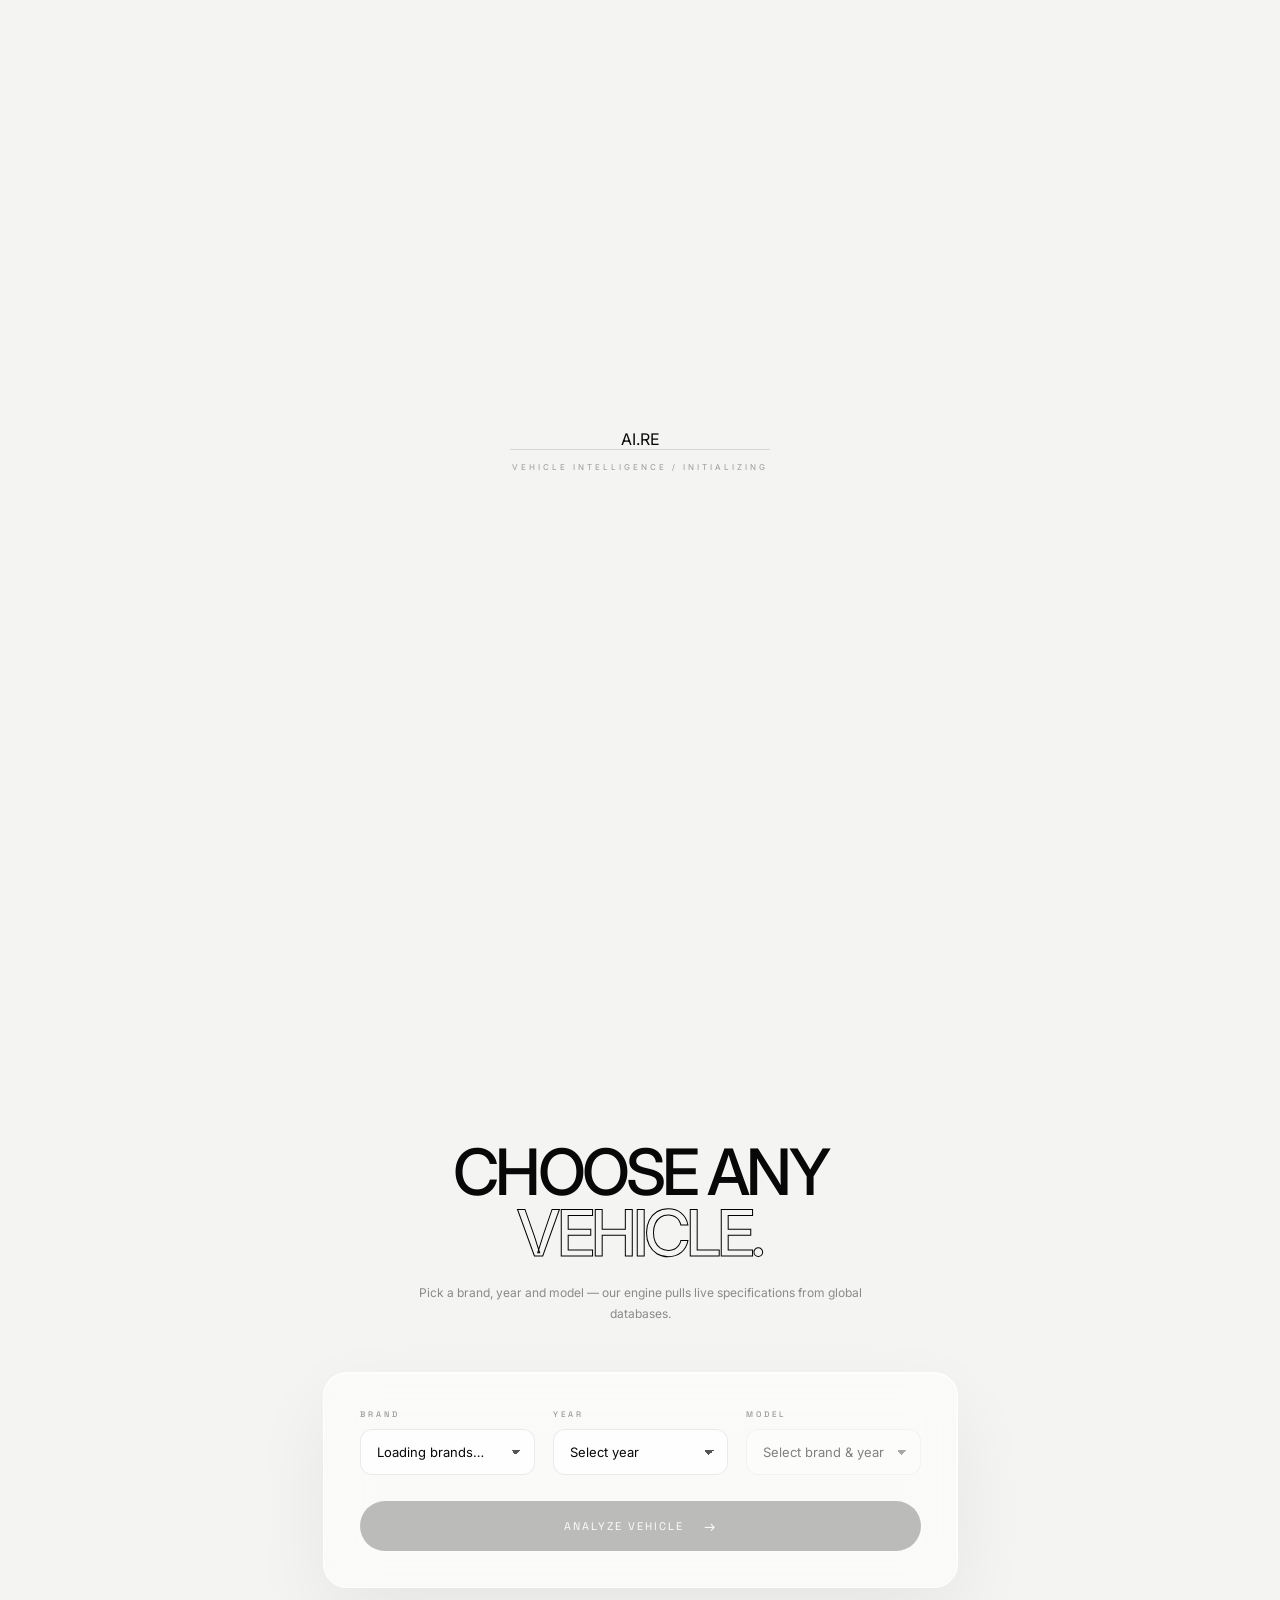
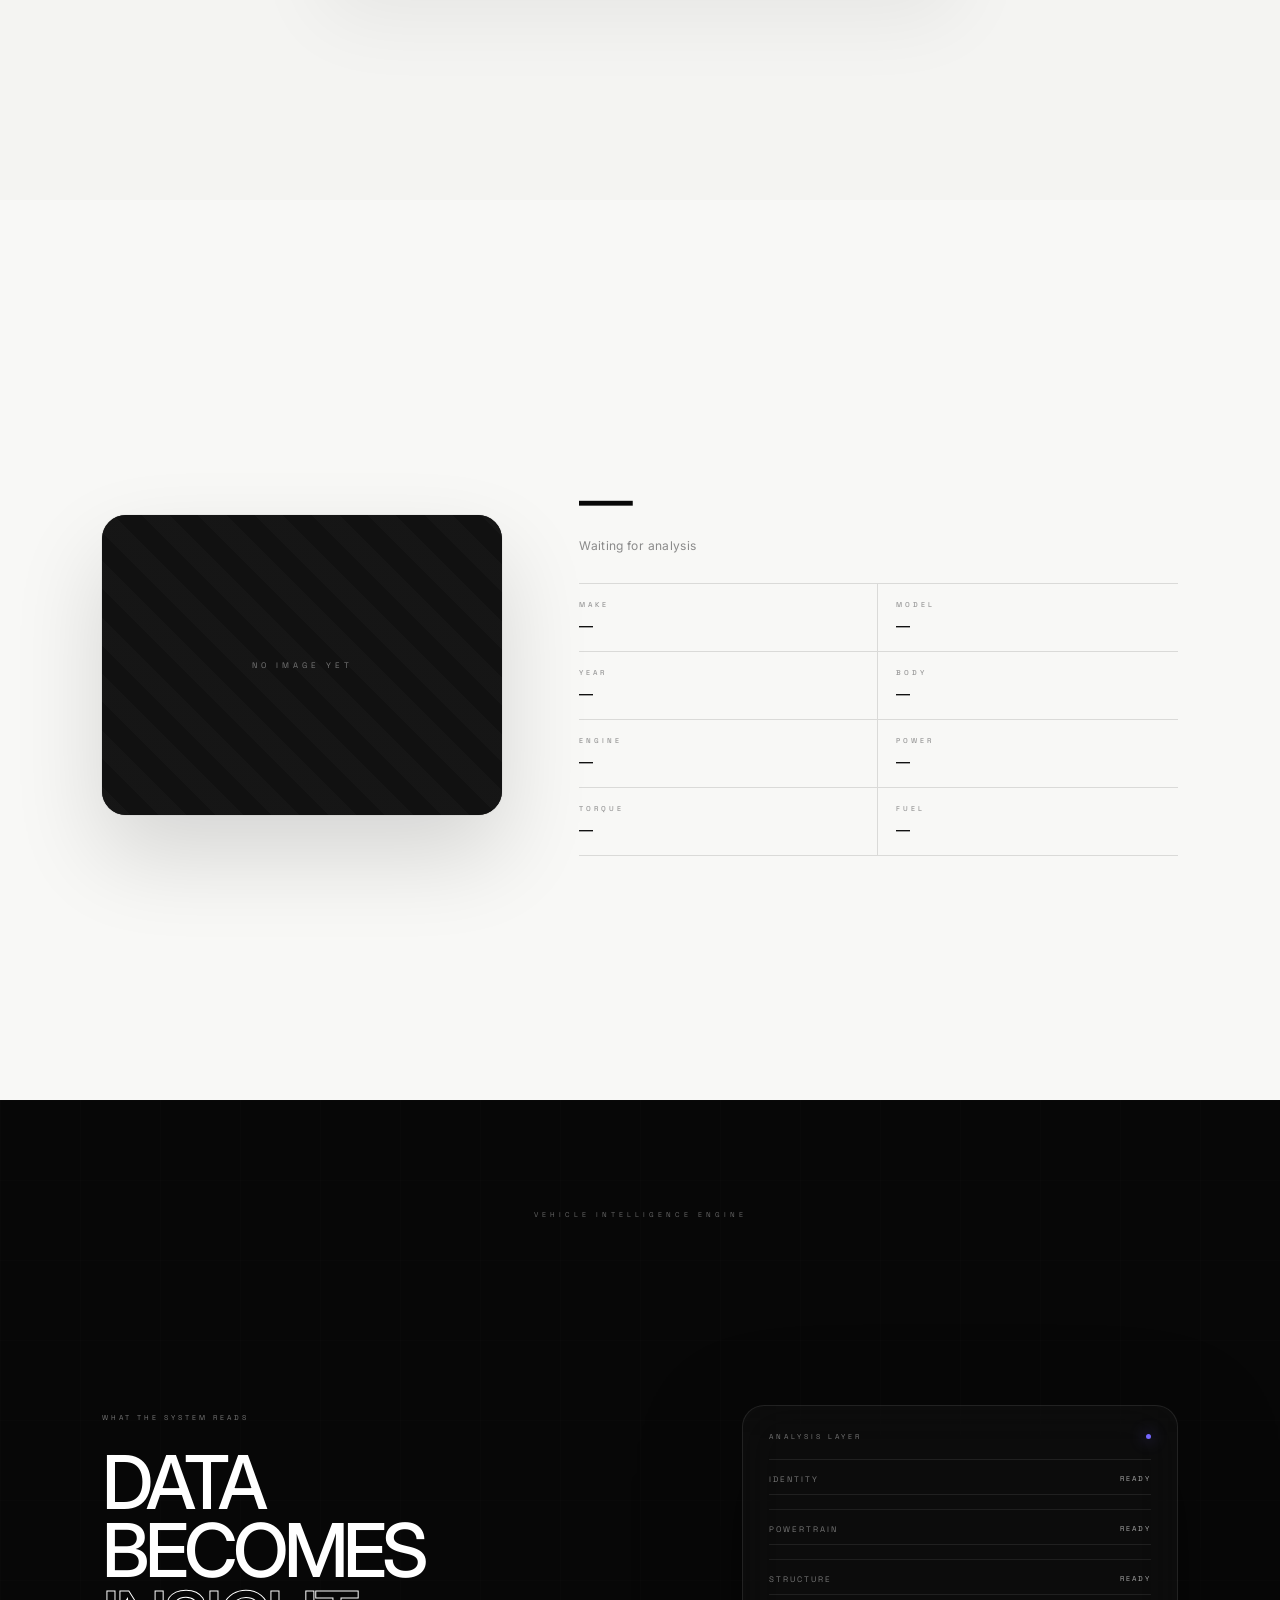
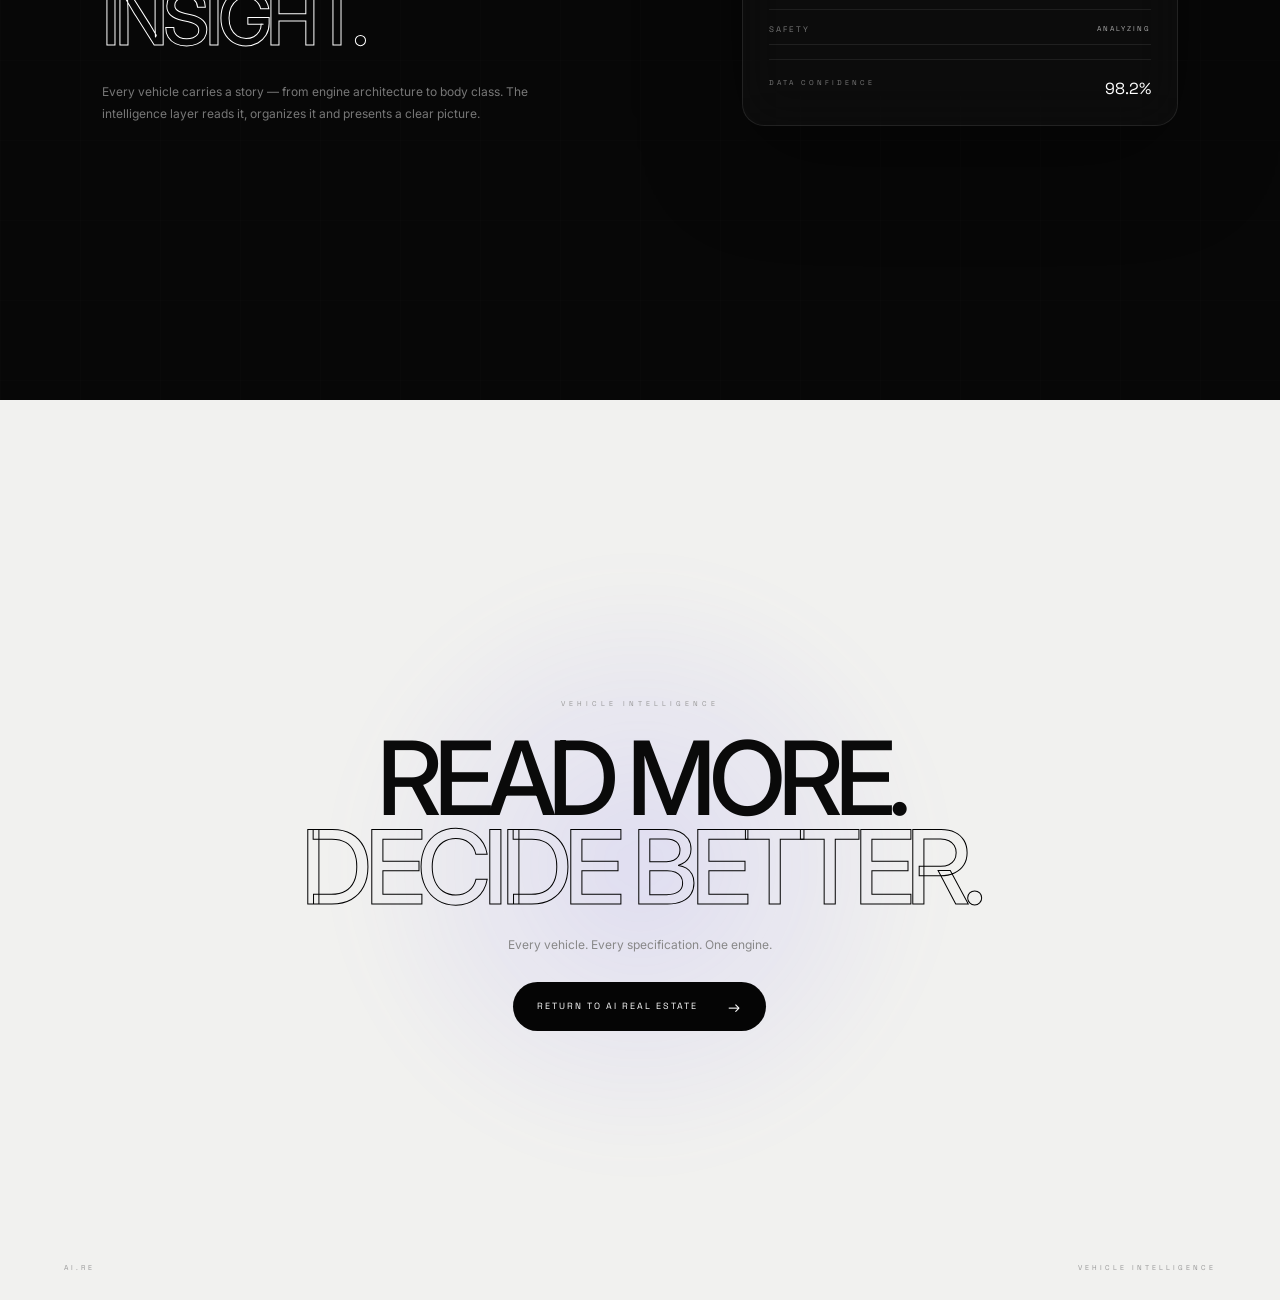
==== commit c9684d97: "Update index.html" ====
--- a/car-analyzer/index.html
+++ b/car-analyzer/index.html
@@ -1,168 +1,92 @@
 <!DOCTYPE html>
 <html lang="en" dir="ltr">
-
 <head>
-
-  <meta charset="UTF-8">
-
-  <meta
-    name="viewport"
-    content="width=device-width, initial-scale=1.0, maximum-scale=1.0, viewport-fit=cover"
-  >
-
-  <meta
-    name="description"
-    content="AI Real Estate — Vehicle Intelligence Engine"
-  >
-
-  <meta name="theme-color" content="#f4f4f2">
-
-  <title>Vehicle Intelligence — AI Real Estate</title>
-
-
-  <link rel="preconnect" href="https://fonts.googleapis.com">
-
-  <link
-    rel="preconnect"
-    href="https://fonts.gstatic.com"
-    crossorigin
-  >
-
-  <link
-    href="https://fonts.googleapis.com/css2?family=Inter:wght@400;500;600;700&family=Space+Grotesk:wght@300;400;500;600;700&family=Vazirmatn:wght@300;400;500;600;700;800&display=swap"
-    rel="stylesheet"
-  >
-
-
-  <link rel="stylesheet" href="style.css">
-
+<meta charset="UTF-8">
+<meta name="viewport" content="width=device-width, initial-scale=1.0, maximum-scale=1.0">
+<meta name="description" content="AI Real Estate Vehicle Intelligence">
+<meta name="theme-color" content="#f4f4f2">
+<title>Vehicle Intelligence — AI Real Estate</title>
+
+<link rel="preconnect" href="https://fonts.googleapis.com">
+<link rel="preconnect" href="https://fonts.gstatic.com" crossorigin>
+<link href="https://fonts.googleapis.com/css2?family=Inter:wght@400;500;600&family=Space+Grotesk:wght@300;400;500;600;700&family=Vazirmatn:wght@300;400;500;600;700;800;900&display=swap" rel="stylesheet">
+
+<link rel="stylesheet" href="style.css">
 </head>
-
-
 <body>
 
-
-  <!-- =====================================================
-       LOADER
-       ===================================================== -->
-
-  <div id="loader">
-
-    <div class="loader-inner">
-
-      <div class="loader-logo">
-        AI.RE
-      </div>
-
-      <div class="loader-line">
-        <span id="loaderProgress"></span>
-      </div>
-
-      <div class="loader-status">
-        INITIALIZING VEHICLE INTELLIGENCE
-      </div>
-
-    </div>
-
+<!-- LOADER -->
+<div class="loader" id="loader">
+  <div class="loader-inner">
+    <div class="loader-brand">AI.RE</div>
+    <div class="loader-line"><span id="loaderProgress"></span></div>
+    <div class="loader-status">VEHICLE INTELLIGENCE / INITIALIZING</div>
   </div>
-
-
-
-  <!-- =====================================================
-       NAVBAR
-       ===================================================== -->
-
-  <header class="navbar" id="navbar">
-
-    <a
-      href="../index.html"
-      class="back"
-      aria-label="Back to AI Real Estate"
-    >
-      <span></span>
-    </a>
-
-    <div class="brand">
-      <span>AI</span>
-      <strong>VEHICLE</strong>
-    </div>
-
-    <div class="nav-right">
-
-      <span class="nav-status">
-        <i></i>
-        AI ONLINE
-      </span>
-
-    </div>
-
-  </header>
-
-
-
-  <!-- =====================================================
-       MAIN
-       ===================================================== -->
-
-  <main>
-
-
-    <!-- ===================================================
-         HERO
-         =================================================== -->
-
-    <section class="hero">
-
-      <div class="hero-eyebrow">
-        VEHICLE INTELLIGENCE ENGINE
-      </div>
-
-      <div class="hero-title">
-
-        <h1>
-
-          READ ANY<br>
-
-          <span>VEHICLE.</span>
-
-        </h1>
-
-      </div>
-
-      <div class="hero-subtitle">
-        Global vehicle database · Live specifications · AI analysis
-      </div>
-
-      <div class="hero-bottom">
-        AI.RE / VEHICLE INTELLIGENCE
-      </div>
-
-    </section>
-
-
-
-    <!-- ===================================================
-         SEARCH
-         =================================================== -->
-
-    <section class="search-section">
+</div>
+
+<!-- NAV -->
+<header class="navbar" id="navbar">
+  <a href="../index.html" class="back" aria-label="Back">
+    <span></span>
+  </a>
+  <div class="brand">
+    <span>AI</span>
+    <strong>VEHICLE</strong>
+  </div>
+  <div class="nav-right">
+    <span class="online"><i></i> AI ONLINE</span>
+  </div>
+</header>
+
+<main>
+
+  <!-- =====================================================
+       HERO
+       ===================================================== -->
+  <section class="hero">
+    <div class="ambient ambient-one"></div>
+    <div class="ambient ambient-two"></div>
+
+    <div class="hero-center">
+      <div class="eyebrow" data-reveal="fade-up">VEHICLE INTELLIGENCE ENGINE</div>
+
+      <h1 data-reveal="fade-up" data-delay="1">
+        READ ANY<br>
+        <span>VEHICLE.</span>
+      </h1>
+
+      <div class="title-line" data-reveal="line" data-delay="2"></div>
+
+      <p class="hero-intro" data-reveal="fade-up" data-delay="3">
+        Global vehicle database · Live specifications
+        · AI-powered analysis from any brand, any year,
+        any model.
+      </p>
+    </div>
+
+    <div class="hero-bottom" data-reveal="fade-up" data-delay="4">
+      <span>AI REAL ESTATE / VEHICLE</span>
+    </div>
+  </section>
+
+  <!-- =====================================================
+       SEARCH
+       ===================================================== -->
+  <section class="search-section">
+    <div class="search-inner">
 
       <div class="section-head">
-
-        <h2 class="section-title">
+        <h2 class="section-title" data-reveal="fade-up">
           CHOOSE ANY<br>
           <span>VEHICLE.</span>
         </h2>
-
-        <p class="section-desc">
+        <p class="section-desc" data-reveal="fade-up" data-delay="1">
           Pick a brand, year and model — our engine
           pulls live specifications from global databases.
         </p>
-
-      </div>
-
-
-      <div class="search-panel">
+      </div>
+
+      <div class="search-panel" data-reveal="fade-up" data-delay="2">
 
         <div class="search-grid">
 
@@ -189,763 +113,187 @@
 
         </div>
 
-
-        <button
-          class="analyze-btn"
-          id="analyzeBtn"
-          disabled
-        >
+        <button class="analyze-btn" id="analyzeBtn" disabled>
           <span>Analyze vehicle</span>
           <b>→</b>
         </button>
 
       </div>
 
-    </section>
-
-
-
-    <!-- ===================================================
-         RESULT
-         =================================================== -->
-
-    <section class="result-section" id="result">
-
-      <div class="result-grid">
-
-        <div class="result-visual">
-
-          <div class="visual-frame">
-
-            <img
-              id="carImage"
-              src=""
-              alt="Vehicle"
-            >
-
-            <div class="visual-placeholder" id="visualPlaceholder">
-              <span>NO IMAGE YET</span>
-            </div>
-
-          </div>
-
-        </div>
-
-
-        <div class="result-info">
-
-          <h2 class="result-title" id="carTitle">
-            —
-          </h2>
-
-          <p class="result-sub" id="carSub">
-            Waiting for analysis
-          </p>
-
-
-          <div class="specs-grid">
-
-            <div class="spec">
-              <small>MAKE</small>
-              <strong id="specMake">—</strong>
-            </div>
-
-            <div class="spec">
-              <small>MODEL</small>
-              <strong id="specModel">—</strong>
-            </div>
-
-            <div class="spec">
-              <small>YEAR</small>
-              <strong id="specYear">—</strong>
-            </div>
-
-            <div class="spec">
-              <small>BODY</small>
-              <strong id="specBody">—</strong>
-            </div>
-
-            <div class="spec">
-              <small>ENGINE</small>
-              <strong id="specEngine">—</strong>
-            </div>
-
-            <div class="spec">
-              <small>POWER</small>
-              <strong id="specPower">—</strong>
-            </div>
-
-            <div class="spec">
-              <small>TORQUE</small>
-              <strong id="specTorque">—</strong>
-            </div>
-
-            <div class="spec">
-              <small>FUEL</small>
-              <strong id="specFuel">—</strong>
-            </div>
-
-          </div>
-
-        </div>
-
-      </div>
-
-    </section>
-
-
-
-    <!-- ===================================================
-         ANALYSIS — DARK
-         =================================================== -->
-
-    <section class="analysis-section">
-
-      <div class="analysis-header">
-        <span>VEHICLE INTELLIGENCE ENGINE</span>
-      </div>
-
-      <div class="analysis-content">
-
-        <div class="analysis-copy">
-
-          <span class="mini-label">WHAT THE SYSTEM READS</span>
-
-          <h2>
-            DATA<br>
-            BECOMES<br>
-            <span>INSIGHT.</span>
-          </h2>
-
-          <p>
-            Every vehicle carries a story — from engine
-            architecture to body class. The intelligence
-            layer reads it, organizes it and presents
-            a clear picture.
-          </p>
-
-        </div>
-
-
-        <div class="intelligence-panel">
-
-          <div class="panel-top">
-            <span>ANALYSIS LAYER</span>
-            <i></i>
-          </div>
-
-          <div class="signal">
-            <div class="signal-name">
-              <span>IDENTITY</span>
-              <strong>READY</strong>
-            </div>
-            <div class="signal-bar"><i></i></div>
-          </div>
-
-          <div class="signal">
-            <div class="signal-name">
-              <span>POWERTRAIN</span>
-              <strong>READY</strong>
-            </div>
-            <div class="signal-bar"><i></i></div>
-          </div>
-
-          <div class="signal">
-            <div class="signal-name">
-              <span>STRUCTURE</span>
-              <strong>READY</strong>
-            </div>
-            <div class="signal-bar"><i></i></div>
-          </div>
-
-          <div class="signal">
-            <div class="signal-name">
-              <span>SAFETY</span>
-              <strong>ANALYZING</strong>
-            </div>
-            <div class="signal-bar"><i></i></div>
-          </div>
-
-          <div class="panel-footer">
-            <span>DATA CONFIDENCE</span>
-            <strong>98.2%</strong>
-          </div>
-
-        </div>
-
-      </div>
-
-    </section>
-
-
-
-    <!-- ===================================================
-         FINAL
-         =================================================== -->
-
-    <section class="final-section">
-
-      <div class="final-glow"></div>
-
-      <div class="final-content">
-
-        <span class="final-label">VEHICLE INTELLIGENCE</span>
-
-        <h2>
-          READ MORE.<br>
-          <span>DECIDE BETTER.</span>
+    </div>
+  </section>
+
+  <!-- =====================================================
+       RESULT
+       ===================================================== -->
+  <section class="result-section" id="result">
+    <div class="result-grid">
+
+      <div class="result-visual" data-reveal="fade-up">
+        <div class="visual-frame">
+          <img id="carImage" src="" alt="Vehicle">
+          <div class="visual-placeholder" id="visualPlaceholder">
+            <span>NO IMAGE YET</span>
+          </div>
+        </div>
+      </div>
+
+      <div class="result-info" data-reveal="fade-up" data-delay="1">
+
+        <h2 class="result-title" id="carTitle">—</h2>
+
+        <p class="result-sub" id="carSub">Waiting for analysis</p>
+
+        <div class="specs-grid">
+
+          <div class="spec">
+            <small>MAKE</small>
+            <strong id="specMake">—</strong>
+          </div>
+
+          <div class="spec">
+            <small>MODEL</small>
+            <strong id="specModel">—</strong>
+          </div>
+
+          <div class="spec">
+            <small>YEAR</small>
+            <strong id="specYear">—</strong>
+          </div>
+
+          <div class="spec">
+            <small>BODY</small>
+            <strong id="specBody">—</strong>
+          </div>
+
+          <div class="spec">
+            <small>ENGINE</small>
+            <strong id="specEngine">—</strong>
+          </div>
+
+          <div class="spec">
+            <small>POWER</small>
+            <strong id="specPower">—</strong>
+          </div>
+
+          <div class="spec">
+            <small>TORQUE</small>
+            <strong id="specTorque">—</strong>
+          </div>
+
+          <div class="spec">
+            <small>FUEL</small>
+            <strong id="specFuel">—</strong>
+          </div>
+
+        </div>
+
+      </div>
+
+    </div>
+  </section>
+
+  <!-- =====================================================
+       ANALYSIS — DARK
+       ===================================================== -->
+  <section class="analysis-section">
+    <div class="analysis-orb"></div>
+
+    <div class="analysis-header" data-reveal="fade-up">
+      <span>VEHICLE INTELLIGENCE ENGINE</span>
+    </div>
+
+    <div class="analysis-content">
+      <div class="analysis-copy">
+        <span class="mini-label" data-reveal="fade-up">WHAT THE SYSTEM READS</span>
+        <h2 data-reveal="fade-up" data-delay="1">
+          DATA<br>
+          BECOMES<br>
+          <span>INSIGHT.</span>
         </h2>
-
-        <p>
-          Every vehicle. Every specification. One engine.
+        <p data-reveal="fade-up" data-delay="2">
+          Every vehicle carries a story — from engine
+          architecture to body class. The intelligence
+          layer reads it, organizes it and presents a
+          clear picture.
         </p>
-
-        <a href="../index.html" class="return-button">
-          <span>RETURN TO AI REAL ESTATE</span>
-          <b>→</b>
-        </a>
-
-      </div>
-
-      <div class="final-footer">
-        <span>AI.RE</span>
-        <span>VEHICLE INTELLIGENCE</span>
-      </div>
-
-    </section>
-
-
-  </main>
-
-
-
-  <!-- =====================================================
-       SCRIPT
-       ===================================================== -->
-
-  <script>
-
-  (function () {
-
-    "use strict";
-
-
-    /* =====================================================
-       LOADER
-       ===================================================== */
-
-    const loader = document.getElementById("loader");
-    const loaderProgress = document.getElementById("loaderProgress");
-
-    window.addEventListener("load", () => {
-      if (loaderProgress) loaderProgress.style.width = "100%";
-      setTimeout(() => {
-        if (loader) loader.classList.add("hidden");
-      }, 500);
-    });
-
-
-    /* =====================================================
-       NAVBAR — hide down, show at top or scroll up
-       ===================================================== */
-
-    const navbar = document.getElementById("navbar");
-    let lastY = 0;
-    let hidden = false;
-
-    window.addEventListener("scroll", () => {
-
-      const y = window.scrollY || window.pageYOffset;
-
-      if (y < 40) {
-        if (hidden) {
-          navbar.classList.remove("nav-hidden");
-          hidden = false;
-        }
-        lastY = y;
-        return;
-      }
-
-      if (y > lastY + 6 && !hidden) {
-        navbar.classList.add("nav-hidden");
-        hidden = true;
-      }
-
-      if (y < lastY - 6 && hidden) {
-        navbar.classList.remove("nav-hidden");
-        hidden = false;
-      }
-
-      lastY = y;
-
-    }, { passive: true });
-
-
-    /* =====================================================
-       SIGNAL BARS REVEAL
-       ===================================================== */
-
-    const signals = document.querySelectorAll(".signal");
-
-    if (signals.length && "IntersectionObserver" in window) {
-
-      const io = new IntersectionObserver((entries) => {
-        entries.forEach((entry) => {
-          if (entry.isIntersecting) {
-            entry.target.classList.add("reveal");
-            io.unobserve(entry.target);
-          }
-        });
-      }, { threshold: 0.3 });
-
-      signals.forEach((el) => io.observe(el));
-
-    }
-
-
-    /* =====================================================
-       API
-       ===================================================== */
-
-    const NHTSA = "https://vpic.nhtsa.dot.gov/api/vehicles";
-
-
-    /* =====================================================
-       DOM
-       ===================================================== */
-
-    const brandSelect = document.getElementById("brandSelect");
-    const yearSelect  = document.getElementById("yearSelect");
-    const modelSelect = document.getElementById("modelSelect");
-    const analyzeBtn  = document.getElementById("analyzeBtn");
-
-    const carImage          = document.getElementById("carImage");
-    const visualPlaceholder = document.getElementById("visualPlaceholder");
-    const carTitle          = document.getElementById("carTitle");
-    const carSub            = document.getElementById("carSub");
-
-    const specMake   = document.getElementById("specMake");
-    const specModel  = document.getElementById("specModel");
-    const specYear   = document.getElementById("specYear");
-    const specBody   = document.getElementById("specBody");
-    const specEngine = document.getElementById("specEngine");
-    const specPower  = document.getElementById("specPower");
-    const specTorque = document.getElementById("specTorque");
-    const specFuel   = document.getElementById("specFuel");
-
-
-    /* =====================================================
-       YEARS
-       ===================================================== */
-
-    const CURRENT_YEAR = new Date().getFullYear();
-
-    for (let y = CURRENT_YEAR; y >= 1990; y--) {
-      const opt = document.createElement("option");
-      opt.value = y;
-      opt.textContent = y;
-      yearSelect.appendChild(opt);
-    }
-
-
-    /* =====================================================
-       BRANDS
-       ===================================================== */
-
-    async function loadBrands() {
-
-      try {
-
-        const res = await fetch(
-          `${NHTSA}/GetMakesForVehicleType/car?format=json`
-        );
-
-        const data = await res.json();
-
-        const brands = data.Results
-          .map(b => b.MakeName)
-          .filter((v, i, a) => a.indexOf(v) === i)
-          .sort();
-
-        brandSelect.innerHTML = '<option value="">Select brand</option>';
-
-        brands.forEach((b) => {
-          const opt = document.createElement("option");
-          opt.value = b;
-          opt.textContent = b;
-          brandSelect.appendChild(opt);
-        });
-
-      } catch (e) {
-
-        console.error("Brands error:", e);
-
-        brandSelect.innerHTML =
-          '<option value="">Brands unavailable</option>';
-
-      }
-
-    }
-
-
-    /* =====================================================
-       MODELS
-       ===================================================== */
-
-    async function loadModels(brand, year) {
-
-      modelSelect.innerHTML =
-        '<option value="">Loading models…</option>';
-      modelSelect.disabled = true;
-
-      try {
-
-        const res = await fetch(
-          `${NHTSA}/GetModelsForMakeYear/make/${encodeURIComponent(brand)}/modelyear/${year}?format=json`
-        );
-
-        const data = await res.json();
-
-        const models = data.Results
-          .map(m => m.Model_Name)
-          .filter((v, i, a) => a.indexOf(v) === i)
-          .sort();
-
-        modelSelect.innerHTML =
-          '<option value="">Select model</option>';
-
-        models.forEach((m) => {
-          const opt = document.createElement("option");
-          opt.value = m;
-          opt.textContent = m;
-          modelSelect.appendChild(opt);
-        });
-
-        modelSelect.disabled = false;
-
-      } catch (e) {
-
-        console.error("Models error:", e);
-
-        modelSelect.innerHTML =
-          '<option value="">Models unavailable</option>';
-
-      }
-
-    }
-
-
-    /* =====================================================
-       CarQuery — multi-proxy
-       ===================================================== */
-
-    async function carQueryFetch(query) {
-
-      const target = "https://www.carqueryapi.com/api/0.3/?" + query;
-
-      const proxies = [
-        "https://corsproxy.io/?url=" + encodeURIComponent(target),
-        "https://api.codetabs.com/v1/proxy?quest=" + encodeURIComponent(target),
-        "https://api.allorigins.win/get?url=" + encodeURIComponent(target)
-      ];
-
-      for (const url of proxies) {
-
-        try {
-
-          const res = await fetch(url);
-          if (!res.ok) continue;
-
-          const text = await res.text();
-
-          let json;
-          try {
-            const wrapper = JSON.parse(text);
-            json = wrapper.contents ? JSON.parse(wrapper.contents) : wrapper;
-          } catch (e) {
-            continue;
-          }
-
-          if (json && json.Trims) return json;
-
-        } catch (e) {
-          continue;
-        }
-
-      }
-
-      return null;
-
-    }
-
-
-    /* =====================================================
-       SPECS
-       ===================================================== */
-
-    async function fetchSpecs(brand, year, model) {
-
-      let specs = {
-        make:   brand,
-        model:  model,
-        year:   year,
-        body:   "—",
-        engine: "—",
-        power:  "—",
-        torque: "—",
-        fuel:   "—"
-      };
-
-
-      /* ── 1. NHTSA: body type ── */
-
-      try {
-
-        const res = await fetch(
-          `${NHTSA}/GetModelsForMakeYear/make/${encodeURIComponent(brand)}/modelyear/${year}?format=json`
-        );
-
-        const data = await res.json();
-
-        const found = data.Results.find(
-          r => r.Model_Name.toLowerCase() === model.toLowerCase()
-        );
-
-        if (found && found.VehicleTypeName && found.VehicleTypeName.trim()) {
-          specs.body = found.VehicleTypeName;
-        }
-
-      } catch (e) { /* silent */ }
-
-
-      /* ── 2. CarQuery ── */
-
-      const brandQ = brand.toLowerCase().replace(/\s+/g, "_");
-      const modelQ = model.toLowerCase().replace(/\s+/g, "_");
-
-      const cq = await carQueryFetch(
-        `cmd=getTrims&make=${encodeURIComponent(brandQ)}&year=${year}&model=${encodeURIComponent(modelQ)}`
-      );
-
-      if (cq && cq.Trims && cq.Trims.length > 0) {
-
-        const trim = cq.Trims[0];
-
-        if (trim.model_engine_cc) {
-          const cc = parseInt(trim.model_engine_cc);
-          if (cc > 0) specs.engine = (cc / 1000).toFixed(1) + "L";
-        }
-
-        if (trim.model_engine_cyl) {
-          specs.engine = specs.engine === "—"
-            ? trim.model_engine_cyl + " cyl"
-            : specs.engine + " · " + trim.model_engine_cyl + " cyl";
-        }
-
-        if (trim.model_engine_power_ps && parseFloat(trim.model_engine_power_ps) > 0) {
-          specs.power = Math.round(trim.model_engine_power_ps) + " hp";
-        }
-
-        if (trim.model_engine_torque_nm && parseFloat(trim.model_engine_torque_nm) > 0) {
-          specs.torque = Math.round(trim.model_engine_torque_nm) + " Nm";
-        }
-
-        if (trim.model_engine_fuel) {
-          specs.fuel = trim.model_engine_fuel;
-        } else if (trim.model_engine_type) {
-          specs.fuel = trim.model_engine_type;
-        }
-
-        if (trim.model_body && specs.body === "—") {
-          specs.body = trim.model_body;
-        }
-
-      }
-
-
-      /* ── 3. fallback ── */
-
-      if (specs.engine === "—" && specs.power === "—") {
-        specs.engine = "Standard";
-        specs.fuel   = specs.fuel === "—" ? "Petrol" : specs.fuel;
-      }
-
-
-      return specs;
-
-    }
-
-
-    /* =====================================================
-       IMAGE — Wikipedia
-       ===================================================== */
-
-    async function fetchWikipediaImage(brand, model) {
-
-      try {
-
-        const search = encodeURIComponent(`${brand} ${model}`);
-
-        const direct =
-          "https://en.wikipedia.org/w/api.php" +
-          "?action=query&format=json&origin=*" +
-          "&prop=pageimages&piprop=original&redirects=1" +
-          "&titles=" + search;
-
-        const r1 = await fetch(direct);
-        const d1 = await r1.json();
-        const p1 = Object.values(d1.query.pages)[0];
-
-        if (p1 && p1.original && p1.original.source) {
-          return p1.original.source;
-        }
-
-        const open =
-          "https://en.wikipedia.org/w/api.php" +
-          "?action=opensearch&format=json&origin=*" +
-          "&search=" + search + "&limit=1";
-
-        const r2 = await fetch(open);
-        const d2 = await r2.json();
-
-        if (d2[1] && d2[1].length) {
-
-          const title = encodeURIComponent(d2[1][0]);
-
-          const page =
-            "https://en.wikipedia.org/w/api.php" +
-            "?action=query&format=json&origin=*" +
-            "&prop=pageimages&piprop=original" +
-            "&titles=" + title;
-
-          const r3 = await fetch(page);
-          const d3 = await r3.json();
-          const p3 = Object.values(d3.query.pages)[0];
-
-          if (p3 && p3.original && p3.original.source) {
-            return p3.original.source;
-          }
-
-        }
-
-        return null;
-
-      } catch (e) {
-        console.error("Image error:", e);
-        return null;
-      }
-
-    }
-
-
-    /* =====================================================
-       RENDER
-       ===================================================== */
-
-    async function renderResult(brand, year, model) {
-
-      carTitle.textContent = `${brand} ${model}`;
-      carSub.textContent   = `${year} · Global specification`;
-
-
-      const specs = await fetchSpecs(brand, year, model);
-
-      specMake.textContent   = specs.make   || "—";
-      specModel.textContent  = specs.model  || "—";
-      specYear.textContent   = specs.year   || "—";
-      specBody.textContent   = specs.body   || "—";
-      specEngine.textContent = specs.engine || "—";
-      specPower.textContent  = specs.power  || "—";
-      specTorque.textContent = specs.torque || "—";
-      specFuel.textContent   = specs.fuel   || "—";
-
-
-      carImage.style.display = "none";
-      visualPlaceholder.style.display = "flex";
-
-      const img = await fetchWikipediaImage(brand, model);
-
-      if (img) {
-        carImage.onload = () => {
-          carImage.style.display = "block";
-          visualPlaceholder.style.display = "none";
-        };
-        carImage.src = img;
-      }
-
-
-      document.getElementById("result").scrollIntoView({
-        behavior: "smooth",
-        block: "start"
-      });
-
-    }
-
-
-    /* =====================================================
-       EVENTS
-       ===================================================== */
-
-    brandSelect.addEventListener("change", () => {
-
-      const brand = brandSelect.value;
-      const year  = yearSelect.value;
-
-      modelSelect.innerHTML = '<option value="">Select brand & year</option>';
-      modelSelect.disabled = true;
-      analyzeBtn.disabled = true;
-
-      if (brand && year) loadModels(brand, year);
-
-    });
-
-    yearSelect.addEventListener("change", () => {
-
-      const brand = brandSelect.value;
-      const year  = yearSelect.value;
-
-      modelSelect.innerHTML = '<option value="">Select brand & year</option>';
-      modelSelect.disabled = true;
-      analyzeBtn.disabled = true;
-
-      if (brand && year) loadModels(brand, year);
-
-    });
-
-    modelSelect.addEventListener("change", () => {
-      analyzeBtn.disabled = !modelSelect.value;
-    });
-
-    analyzeBtn.addEventListener("click", async () => {
-
-      const brand = brandSelect.value;
-      const year  = yearSelect.value;
-      const model = modelSelect.value;
-
-      if (!brand || !year || !model) return;
-
-      analyzeBtn.disabled = true;
-      analyzeBtn.querySelector("span").textContent = "Analyzing…";
-
-      await renderResult(brand, year, model);
-
-      analyzeBtn.disabled = false;
-      analyzeBtn.querySelector("span").textContent = "Analyze vehicle";
-
-    });
-
-
-    /* =====================================================
-       INIT
-       ===================================================== */
-
-    loadBrands();
-
-  })();
-
-  </script>
-
-
+      </div>
+
+      <div class="intelligence-panel" data-reveal="fade-left" data-delay="2">
+        <div class="panel-top">
+          <span>ANALYSIS LAYER</span>
+          <i></i>
+        </div>
+
+        <div class="signal">
+          <div class="signal-name">
+            <span>IDENTITY</span>
+            <strong>READY</strong>
+          </div>
+          <div class="signal-bar"><i style="width:96%"></i></div>
+        </div>
+
+        <div class="signal">
+          <div class="signal-name">
+            <span>POWERTRAIN</span>
+            <strong>READY</strong>
+          </div>
+          <div class="signal-bar"><i style="width:88%"></i></div>
+        </div>
+
+        <div class="signal">
+          <div class="signal-name">
+            <span>STRUCTURE</span>
+            <strong>READY</strong>
+          </div>
+          <div class="signal-bar"><i style="width:82%"></i></div>
+        </div>
+
+        <div class="signal">
+          <div class="signal-name">
+            <span>SAFETY</span>
+            <strong>ANALYZING</strong>
+          </div>
+          <div class="signal-bar"><i style="width:74%"></i></div>
+        </div>
+
+        <div class="panel-footer">
+          <span>DATA CONFIDENCE</span>
+          <strong>98.2%</strong>
+        </div>
+      </div>
+    </div>
+  </section>
+
+  <!-- =====================================================
+       FINAL
+       ===================================================== -->
+  <section class="final-section">
+    <div class="final-glow"></div>
+
+    <div class="final-content">
+      <span class="final-label" data-reveal="fade-up">VEHICLE INTELLIGENCE</span>
+      <h2 data-reveal="fade-up" data-delay="1">
+        READ MORE.<br>
+        <span>DECIDE BETTER.</span>
+      </h2>
+      <p data-reveal="fade-up" data-delay="2">
+        Every vehicle. Every specification. One engine.
+      </p>
+      <a href="../index.html" class="return-button" data-reveal="fade-up" data-delay="3">
+        <span>RETURN TO AI REAL ESTATE</span>
+        <b>→</b>
+      </a>
+    </div>
+
+    <div class="final-footer">
+      <span>AI.RE</span>
+      <span>VEHICLE INTELLIGENCE</span>
+    </div>
+  </section>
+
+</main>
+
+<script src="vehicle.js"></script>
 </body>
-
-      </html>
+</html>
--- a/car-analyzer/style.css
+++ b/car-analyzer/style.css
@@ -1,19 +1,21 @@
 /* =========================================================
    AI REAL ESTATE — VEHICLE INTELLIGENCE
+   Editorial / AI Interface · Precise Layout
    ========================================================= */
 
 * { margin: 0; padding: 0; box-sizing: border-box; }
 
 :root {
   --bg: #f4f4f2;
+  --bg-soft: #f8f8f6;
   --text: #080808;
   --muted: #8b8b8b;
   --line: rgba(0,0,0,.12);
+  --line-dark: rgba(255,255,255,.09);
   --accent: #7567ff;
   --dark: #070707;
   --nav-height: 90px;
   --pad-x: 8vw;
-  --section-y: 100px;
 }
 
 html { scroll-behavior: auto; }
@@ -44,7 +46,8 @@
 #loader.hidden { opacity: 0; visibility: hidden; pointer-events: none; }
 .loader-inner { width: min(260px, 70vw); text-align: center; }
 .loader-logo {
-  font-size: 13px; font-weight: 600; letter-spacing: 7px; margin-bottom: 25px;
+  font-size: 13px; font-weight: 600; letter-spacing: 7px;
+  margin-bottom: 25px;
   font-family: 'Space Grotesk', sans-serif;
 }
 .loader-line { height: 1px; background: rgba(0,0,0,.12); overflow: hidden; }
@@ -69,7 +72,8 @@
   grid-template-columns: 1fr auto 1fr;
   align-items: center;
   pointer-events: none;
-  transition: transform .55s cubic-bezier(.22,.61,.36,1), opacity .4s ease;
+  transition: transform .55s cubic-bezier(.22,.61,.36,1),
+              opacity .4s ease;
   will-change: transform, opacity;
 }
 .navbar.nav-hidden {
@@ -118,26 +122,41 @@
 
 
 /* =========================================================
-   HERO
-   ========================================================= */
-
-.hero {
+   SHARED SECTION BASE — همه سکشن‌ها هم‌ارتفاع
+   ========================================================= */
+
+.hero,
+.search-section,
+.result-section,
+.analysis-section,
+.final-section {
   position: relative;
-  height: 100vh;
+  min-height: 100vh;
+  min-height: 100svh;
   height: 100svh;
-  min-height: unset;
-  overflow: hidden;
-  isolation: isolate;
   display: flex;
   align-items: center;
   justify-content: center;
+  padding: var(--nav-height) var(--pad-x) 60px;
+  overflow: hidden;
+  isolation: isolate;
+}
+
+
+/* =========================================================
+   HERO
+   ========================================================= */
+
+.hero {
+  flex-direction: column;
+  gap: 0;
 }
 
 .hero::before {
   content: "";
   position: absolute; inset: 0; z-index: -3;
   background:
-    radial-gradient(circle at 50% 50%, rgba(255,255,255,.95), transparent 40%),
+    radial-gradient(circle at 50% 50%, rgba(255,255,255,.95), transparent 42%),
     linear-gradient(180deg, #f7f7f5, #eeeeec);
 }
 
@@ -154,7 +173,7 @@
 
 .hero-eyebrow {
   position: absolute;
-  top: 84px;
+  top: calc(var(--nav-height) + 20px);
   left: 50%;
   transform: translateX(-50%);
   font-size: 8px;
@@ -162,15 +181,13 @@
   color: #999;
   white-space: nowrap;
   font-family: 'Space Grotesk', sans-serif;
-  z-index: 6;
   line-height: 1;
 }
 
 .hero-title {
-  position: relative;
-  z-index: 5;
   text-align: center;
   width: min(1000px, 92vw);
+  margin: 0 auto;
 }
 
 .hero-title h1 {
@@ -189,7 +206,7 @@
 
 .hero-subtitle {
   position: absolute;
-  top: calc(50% + clamp(80px, 13vw, 150px));
+  bottom: 90px;
   left: 50%;
   transform: translateX(-50%);
   text-align: center;
@@ -197,7 +214,6 @@
   font-size: 11px;
   letter-spacing: .04em;
   white-space: nowrap;
-  z-index: 6;
 }
 
 .hero-bottom {
@@ -216,28 +232,19 @@
    ========================================================= */
 
 .search-section {
-  position: relative;
-  height: 100vh;
-  height: 100svh;
-  min-height: unset;
-  padding: var(--section-y) var(--pad-x);
+  flex-direction: column;
   background: var(--bg);
-  display: flex;
-  flex-direction: column;
-  justify-content: center;
-  align-items: center;
-  overflow: hidden;
-}
-
-.section-head {
+  gap: 0;
+}
+
+.search-section .section-head {
   text-align: center;
   max-width: 700px;
-  margin-bottom: 56px;
+  margin: 0 auto 48px;
 }
 
 .section-title {
-  margin-top: 22px;
-  font-size: clamp(40px, 5vw, 76px);
+  font-size: clamp(40px, 5vw, 72px);
   line-height: .95;
   letter-spacing: -.06em;
   font-weight: 500;
@@ -251,7 +258,7 @@
 }
 
 .section-desc {
-  margin-top: 22px;
+  margin-top: 20px;
   color: #8a8a8a;
   font-size: 12px;
   line-height: 1.7;
@@ -261,13 +268,13 @@
 }
 
 
-/* SEARCH PANEL */
+/* PANEL */
 
 .search-panel {
   width: 100%;
   max-width: 900px;
-  padding: 40px;
-  border-radius: 26px;
+  padding: 36px;
+  border-radius: 24px;
   background: rgba(255, 255, 255, 0.55);
   backdrop-filter: blur(24px) saturate(180%);
   -webkit-backdrop-filter: blur(24px) saturate(180%);
@@ -280,8 +287,8 @@
 .search-grid {
   display: grid;
   grid-template-columns: repeat(3, 1fr);
-  gap: 20px;
-  margin-bottom: 28px;
+  gap: 18px;
+  margin-bottom: 26px;
 }
 
 .field { display: flex; flex-direction: column; gap: 10px; }
@@ -299,7 +306,7 @@
   padding: 14px 36px 14px 16px;
   font-size: 13px;
   color: #080808;
-  background: rgba(255, 255, 255, 0.7);
+  background: rgba(255, 255, 255, 0.75);
   border: 1px solid rgba(0, 0, 0, 0.08);
   border-radius: 12px;
   cursor: pointer;
@@ -318,13 +325,11 @@
 }
 
 .field select:hover { border-color: rgba(0, 0, 0, 0.2); }
-
 .field select:focus {
   outline: none;
   border-color: var(--accent);
   box-shadow: 0 0 0 3px rgba(117, 103, 255, 0.12);
 }
-
 .field select:disabled { opacity: .5; cursor: not-allowed; }
 
 .analyze-btn {
@@ -343,45 +348,34 @@
   text-transform: uppercase;
   transition: all .3s ease;
 }
-
 .analyze-btn:hover:not(:disabled) {
   transform: translateY(-2px);
   box-shadow: 0 15px 35px rgba(0, 0, 0, 0.2);
 }
-
 .analyze-btn:disabled {
-  opacity: .35;
+  background: #888;
+  opacity: .55;
   cursor: not-allowed;
-  background: #888;
-}
-
+}
 .analyze-btn b { font-size: 14px; font-weight: 400; }
 
 
 /* =========================================================
-   RESULT — هم‌ارتفاع، دقیق
+   RESULT
    ========================================================= */
 
 .result-section {
-  position: relative;
-  height: 100vh;
-  height: 100svh;
-  min-height: unset;
-  padding: var(--section-y) var(--pad-x);
-  background: #f8f8f6;
-  display: flex;
-  align-items: center;
-  justify-content: center;
-  overflow: hidden;
+  background: var(--bg-soft);
 }
 
 .result-grid {
   width: 100%;
   max-width: 1200px;
   display: grid;
-  grid-template-columns: minmax(280px, 420px) 1fr;
+  grid-template-columns: minmax(280px, 400px) 1fr;
   gap: 6vw;
   align-items: center;
+  margin: 0 auto;
 }
 
 .result-visual {
@@ -395,7 +389,7 @@
   position: relative;
   width: 100%;
   aspect-ratio: 4 / 3;
-  max-height: 62vh;
+  max-height: 60vh;
   border-radius: 24px;
   overflow: hidden;
   background: #111;
@@ -406,45 +400,36 @@
 
 .visual-frame img {
   display: none;
-  width: 100%;
-  height: 100%;
+  width: 100%; height: 100%;
   object-fit: cover;
   object-position: center;
   filter: grayscale(100%) contrast(1.05);
   transition: filter .8s ease, transform 1.2s cubic-bezier(.22,.61,.36,1);
 }
-
 .visual-frame:hover img {
   filter: grayscale(0%);
   transform: scale(1.04);
 }
 
 .visual-placeholder {
-  position: absolute;
-  inset: 0;
-  display: flex;
-  align-items: center;
-  justify-content: center;
+  position: absolute; inset: 0;
+  display: flex; align-items: center; justify-content: center;
   color: #777;
-  font-size: 8px;
-  letter-spacing: 4px;
+  font-size: 8px; letter-spacing: 4px;
   font-family: 'Space Grotesk', sans-serif;
   background:
-    repeating-linear-gradient(
-      45deg,
+    repeating-linear-gradient(45deg,
       rgba(255,255,255,.02) 0px,
       rgba(255,255,255,.02) 20px,
       transparent 20px,
-      transparent 40px
-    ),
+      transparent 40px),
     #111;
 }
 
 .result-info { display: flex; flex-direction: column; }
 
 .result-title {
-  margin-top: 18px;
-  font-size: clamp(34px, 4.4vw, 64px);
+  font-size: clamp(34px, 4.2vw, 62px);
   line-height: .96;
   letter-spacing: -.05em;
   font-weight: 500;
@@ -457,7 +442,7 @@
   font-size: 12px;
   letter-spacing: .03em;
   margin-top: 12px;
-  margin-bottom: 32px;
+  margin-bottom: 30px;
 }
 
 
@@ -473,19 +458,16 @@
   display: flex;
   flex-direction: column;
   gap: 8px;
-  padding: 18px 0;
+  padding: 16px 0;
   border-bottom: 1px solid var(--line);
-  min-height: 72px;
+  min-height: 68px;
 }
 
 .spec:nth-child(odd) {
   padding-right: 18px;
   border-right: 1px solid var(--line);
 }
-
-.spec:nth-child(even) {
-  padding-left: 18px;
-}
+.spec:nth-child(even) { padding-left: 18px; }
 
 .spec small {
   font-size: 7px;
@@ -509,23 +491,14 @@
    ========================================================= */
 
 .analysis-section {
-  position: relative;
-  height: 100vh;
-  height: 100svh;
-  min-height: unset;
-  padding: var(--section-y) var(--pad-x);
-  background: #070707;
+  background: var(--dark);
   color: #fff;
-  display: flex;
   flex-direction: column;
-  justify-content: center;
-  overflow: hidden;
 }
 
 .analysis-section::before {
   content: "";
-  position: absolute;
-  inset: 0;
+  position: absolute; inset: 0; z-index: 0;
   background-image:
     linear-gradient(rgba(255,255,255,.025) 1px, transparent 1px),
     linear-gradient(90deg, rgba(255,255,255,.025) 1px, transparent 1px);
@@ -535,23 +508,28 @@
 }
 
 .analysis-header {
-  position: relative;
-  display: flex;
-  justify-content: center;
+  position: absolute;
+  top: calc(var(--nav-height) + 20px);
+  left: 50%;
+  transform: translateX(-50%);
   color: #666;
   font-size: 7px;
   letter-spacing: 4px;
   font-family: 'Space Grotesk', sans-serif;
-  padding-bottom: 50px;
   text-align: center;
+  z-index: 2;
 }
 
 .analysis-content {
   position: relative;
+  z-index: 2;
+  width: 100%;
+  max-width: 1200px;
+  margin: 0 auto;
   display: grid;
   grid-template-columns: 1.1fr .85fr;
   align-items: center;
-  gap: 8vw;
+  gap: 6vw;
 }
 
 .mini-label {
@@ -562,9 +540,9 @@
 }
 
 .analysis-copy h2 {
-  margin-top: 26px;
-  font-size: clamp(50px, 6.6vw, 96px);
-  line-height: .9;
+  margin-top: 24px;
+  font-size: clamp(46px, 5.8vw, 88px);
+  line-height: .92;
   letter-spacing: -.07em;
   font-weight: 500;
 }
@@ -576,10 +554,10 @@
 
 .analysis-copy p {
   max-width: 460px;
-  margin-top: 34px;
+  margin-top: 28px;
   color: #777;
   font-size: 12px;
-  line-height: 1.95;
+  line-height: 1.9;
 }
 
 
@@ -587,8 +565,8 @@
 
 .intelligence-panel {
   position: relative;
-  padding: 30px;
-  border: 1px solid rgba(255,255,255,.11);
+  padding: 26px;
+  border: 1px solid var(--line-dark);
   border-radius: 22px;
   background: rgba(255,255,255,.025);
   backdrop-filter: blur(25px);
@@ -600,7 +578,7 @@
   display: flex;
   justify-content: space-between;
   align-items: center;
-  padding-bottom: 22px;
+  padding-bottom: 18px;
   border-bottom: 1px solid rgba(255,255,255,.08);
   color: #777;
   font-size: 7px;
@@ -622,7 +600,7 @@
 }
 
 .signal {
-  padding: 16px 0;
+  padding: 14px 0;
   border-bottom: 1px solid rgba(255,255,255,.07);
 }
 
@@ -643,7 +621,7 @@
 
 .signal-bar {
   height: 1px;
-  margin-top: 12px;
+  margin-top: 10px;
   background: rgba(255,255,255,.08);
   overflow: hidden;
 }
@@ -663,7 +641,7 @@
 .panel-footer {
   display: flex;
   justify-content: space-between;
-  margin-top: 22px;
+  margin-top: 18px;
   color: #777;
   font-size: 7px;
   letter-spacing: 3px;
@@ -684,26 +662,29 @@
    ========================================================= */
 
 .final-section {
-  height: 100vh;
-  height: 100svh;
-  min-height: unset;
-  position: relative;
-  overflow: hidden;
-  display: grid;
-  place-items: center;
   background: #f1f1ef;
   text-align: center;
+  flex-direction: column;
+  overflow: hidden;
 }
 
 .final-glow {
   position: absolute;
   width: 650px; height: 650px;
   border-radius: 50%;
-  background: radial-gradient(circle, rgba(117,103,255,.14), transparent 65%);
+  background: radial-gradient(circle,
+    rgba(117,103,255,.14), transparent 65%);
   filter: blur(25px);
-}
-
-.final-content { position: relative; z-index: 2; }
+  z-index: 0;
+}
+
+.final-content {
+  position: relative;
+  z-index: 2;
+  display: flex;
+  flex-direction: column;
+  align-items: center;
+}
 
 .final-label {
   color: #999;
@@ -713,8 +694,8 @@
 }
 
 .final-content h2 {
-  margin-top: 30px;
-  font-size: clamp(56px, 8.5vw, 128px);
+  margin-top: 26px;
+  font-size: clamp(56px, 8vw, 118px);
   line-height: .86;
   letter-spacing: -.075em;
   font-weight: 500;
@@ -727,7 +708,7 @@
 }
 
 .final-content p {
-  margin-top: 32px;
+  margin-top: 26px;
   color: #888;
   font-size: 12px;
 }
@@ -736,7 +717,7 @@
   display: inline-flex;
   align-items: center;
   gap: 30px;
-  margin-top: 34px;
+  margin-top: 30px;
   padding: 15px 24px;
   background: #050505;
   color: #fff;
@@ -746,15 +727,13 @@
   font-family: 'Space Grotesk', sans-serif;
   transition: transform .3s ease;
 }
-
 .return-button:hover { transform: translateY(-4px); }
 .return-button b { font-size: 15px; font-weight: 400; }
 
 .final-footer {
   position: absolute;
   bottom: 28px;
-  left: 5vw;
-  right: 5vw;
+  left: 5vw; right: 5vw;
   display: flex;
   justify-content: space-between;
   color: #999;
@@ -765,63 +744,95 @@
 
 
 /* =========================================================
-   DESKTOP — Viewport کوتاه
-   ========================================================= */
-
-@media (min-width: 769px) and (max-height: 750px) {
-  .hero-eyebrow { top: 78px; font-size: 7px; letter-spacing: 4px; }
-  .hero-title h1 { font-size: clamp(42px, 6.4vw, 96px); }
-  .hero-subtitle { top: calc(50% + clamp(60px, 10vw, 110px)); font-size: 10px; }
-
-  .search-section,
-  .result-section,
-  .analysis-section,
-  .final-section { padding: 80px var(--pad-x); }
-
-  .section-head { margin-bottom: 40px; }
-  .section-title { font-size: clamp(34px, 4.2vw, 60px); }
-
-  .search-panel { padding: 32px; }
+   DESKTOP — Viewport کوتاه (فشرده)
+   ========================================================= */
+
+@media (min-width: 769px) and (max-height: 800px) {
+
+  .hero, .search-section, .result-section,
+  .analysis-section, .final-section {
+    padding: 80px var(--pad-x) 40px;
+  }
+
+  .hero-title h1 { font-size: clamp(42px, 6.2vw, 96px); }
+  .hero-subtitle { bottom: 70px; }
+
+  .section-title { font-size: clamp(36px, 4.4vw, 62px); }
+  .search-section .section-head { margin-bottom: 36px; }
+  .section-desc { margin-top: 16px; font-size: 11px; }
+
+  .search-panel { padding: 30px; }
+  .search-grid { gap: 16px; margin-bottom: 22px; }
   .field select { padding: 12px 32px 12px 14px; }
-
-  .visual-frame { max-height: 55vh; }
-  .spec { padding: 14px 0; min-height: 64px; }
-
-  .analysis-header { padding-bottom: 40px; }
-  .analysis-copy h2 { font-size: clamp(42px, 5.6vw, 80px); }
-  .analysis-copy p { font-size: 11px; margin-top: 26px; }
-  .intelligence-panel { padding: 24px; }
-  .signal { padding: 13px 0; }
-
-  .final-content h2 { font-size: clamp(48px, 7.2vw, 108px); }
-}
-
-@media (min-width: 769px) and (max-height: 650px) {
-  .hero-eyebrow { top: 74px; font-size: 6px; letter-spacing: 3.5px; }
-  .hero-title h1 { font-size: clamp(36px, 5.4vw, 80px); }
-  .hero-subtitle { font-size: 9px; }
-
-  .search-section,
-  .result-section,
-  .analysis-section,
-  .final-section { padding: 60px var(--pad-x); }
-
-  .section-head { margin-bottom: 30px; }
+  .analyze-btn { padding: 14px 22px; }
+
+  .visual-frame { max-height: 52vh; }
+  .result-title { font-size: clamp(30px, 3.8vw, 54px); }
+  .result-sub { margin-bottom: 24px; }
+  .spec { padding: 14px 0; min-height: 62px; }
+
+  .analysis-header { top: calc(var(--nav-height) + 10px); padding-bottom: 0; }
+  .analysis-copy h2 { font-size: clamp(40px, 5vw, 72px); }
+  .analysis-copy p { font-size: 11px; margin-top: 22px; }
+  .mini-label { font-size: 6px; }
+  .intelligence-panel { padding: 22px; }
+  .panel-top { padding-bottom: 14px; }
+  .signal { padding: 12px 0; }
+  .panel-footer { margin-top: 14px; }
+
+  .final-content h2 { font-size: clamp(48px, 7vw, 104px); }
+  .final-content p { margin-top: 20px; }
+  .return-button { margin-top: 24px; padding: 13px 22px; }
+}
+
+@media (min-width: 769px) and (max-height: 680px) {
+
+  .hero, .search-section, .result-section,
+  .analysis-section, .final-section {
+    padding: 70px var(--pad-x) 30px;
+  }
+
+  .hero-title h1 { font-size: clamp(36px, 5.2vw, 80px); }
+  .hero-subtitle { bottom: 60px; font-size: 10px; }
+
   .section-title { font-size: clamp(30px, 3.6vw, 50px); }
-
-  .search-panel { padding: 26px; }
-  .search-grid { gap: 16px; margin-bottom: 22px; }
-
-  .visual-frame { max-height: 48vh; }
+  .section-desc { font-size: 10px; }
+  .search-section .section-head { margin-bottom: 28px; }
+
+  .search-panel { padding: 24px; }
+  .search-grid { margin-bottom: 18px; }
+  .field label { font-size: 7px; }
+  .field select { padding: 11px 30px 11px 12px; font-size: 12px; }
+  .analyze-btn { padding: 12px 20px; font-size: 10px; }
+
+  .visual-frame { max-height: 46vh; }
+  .result-title { font-size: clamp(26px, 3.2vw, 44px); }
+  .result-sub { font-size: 11px; margin-bottom: 18px; }
   .spec { padding: 12px 0; min-height: 56px; }
+  .spec small { font-size: 6px; }
   .spec strong { font-size: 12px; }
 
-  .analysis-copy h2 { font-size: clamp(36px, 4.8vw, 68px); }
+  .analysis-copy h2 { font-size: clamp(34px, 4.4vw, 62px); }
+  .analysis-copy p { font-size: 10px; margin-top: 18px; }
   .intelligence-panel { padding: 20px; }
-  .signal { padding: 11px 0; }
+  .signal { padding: 10px 0; }
   .signal-name { font-size: 7px; }
 
-  .final-content h2 { font-size: clamp(42px, 6vw, 90px); }
+  .final-content h2 { font-size: clamp(42px, 6vw, 88px); }
+  .final-content p { font-size: 11px; margin-top: 16px; }
+  .return-button { margin-top: 20px; font-size: 8px; padding: 12px 20px; }
+}
+
+
+/* =========================================================
+   TABLET
+   ========================================================= */
+
+@media (max-width: 1100px) {
+  .result-grid {
+    grid-template-columns: minmax(240px, 340px) 1fr;
+    gap: 5vw;
+  }
 }
 
 
@@ -831,23 +842,22 @@
 
 @media (max-width: 768px) {
 
-  :root {
-    --nav-height: 64px;
-    --pad-x: 22px;
-    --section-y: 60px;
-  }
+  :root { --nav-height: 64px; }
 
   .navbar { padding: 0 20px; }
   .back { width: 40px; height: 40px; }
   .brand { font-size: 9px; letter-spacing: 2.5px; }
   .nav-status { display: none; }
 
-  /* ── HERO ── */
-
-  .hero { min-height: unset; }
+  /* HERO */
+  .hero {
+    padding: var(--nav-height) 22px 40px;
+    min-height: unset;
+    height: 100svh;
+  }
 
   .hero-eyebrow {
-    top: 84px;
+    top: calc(var(--nav-height) + 16px);
     font-size: 6px;
     letter-spacing: 3px;
   }
@@ -856,7 +866,7 @@
   .hero-title h1 { font-size: clamp(44px, 13vw, 78px); line-height: .96; }
 
   .hero-subtitle {
-    top: calc(50% + clamp(60px, 16vw, 100px));
+    bottom: 70px;
     font-size: 9px;
     white-space: normal;
     max-width: 90vw;
@@ -870,13 +880,16 @@
     font-size: 6px;
   }
 
-  /* ── SEARCH ── */
-
-  .search-section { padding: var(--section-y) 22px; min-height: auto; height: auto; }
-
-  .section-head { margin-bottom: 36px; }
-  .section-title { font-size: clamp(32px, 10vw, 50px); margin-top: 16px; }
-  .section-desc { font-size: 11px; margin-top: 16px; }
+  /* SEARCH */
+  .search-section {
+    padding: 80px 22px 60px;
+    min-height: 100svh;
+    height: auto;
+  }
+
+  .search-section .section-head { margin-bottom: 36px; }
+  .section-title { font-size: clamp(32px, 10vw, 50px); }
+  .section-desc { font-size: 11px; margin-top: 14px; }
 
   .search-panel { padding: 26px 22px; border-radius: 22px; }
   .search-grid { grid-template-columns: 1fr; gap: 14px; margin-bottom: 22px; }
@@ -884,13 +897,16 @@
   .field select { padding: 13px 34px 13px 14px; font-size: 13px; }
   .analyze-btn { padding: 15px 20px; font-size: 10px; }
 
-  /* ── RESULT ── */
-
-  .result-section { padding: var(--section-y) 22px; height: auto; min-height: auto; }
+  /* RESULT */
+  .result-section {
+    padding: 80px 22px 60px;
+    min-height: 100svh;
+    height: auto;
+  }
 
   .result-grid {
     grid-template-columns: 1fr;
-    gap: 36px;
+    gap: 34px;
     max-width: 100%;
   }
 
@@ -901,7 +917,7 @@
     margin: 0 auto;
   }
 
-  .result-title { font-size: clamp(30px, 9.5vw, 48px); margin-top: 14px; }
+  .result-title { font-size: clamp(30px, 9.5vw, 48px); }
   .result-sub { font-size: 11px; margin-bottom: 24px; }
 
   .specs-grid { grid-template-columns: repeat(2, 1fr); }
@@ -911,35 +927,57 @@
   .spec small { font-size: 6px; letter-spacing: 2.5px; }
   .spec strong { font-size: 12px; }
 
-  /* ── ANALYSIS ── */
-
-  .analysis-section { padding: var(--section-y) 22px; height: auto; min-height: auto; }
-  .analysis-header { padding-bottom: 30px; font-size: 6px; }
-  .analysis-content { grid-template-columns: 1fr; gap: 40px; }
-  .analysis-copy h2 { font-size: clamp(38px, 11vw, 60px); }
-  .analysis-copy p { font-size: 11px; margin-top: 22px; }
+  /* ANALYSIS */
+  .analysis-section {
+    padding: 80px 22px 60px;
+    min-height: 100svh;
+    height: auto;
+    flex-direction: column;
+  }
+
+  .analysis-header {
+    position: static;
+    top: auto;
+    left: auto;
+    transform: none;
+    padding: 0 0 26px;
+    font-size: 6px;
+  }
+
+  .analysis-content {
+    grid-template-columns: 1fr;
+    gap: 36px;
+  }
+
+  .analysis-copy h2 { font-size: clamp(38px, 11vw, 60px); margin-top: 16px; }
+  .analysis-copy p { font-size: 11px; margin-top: 20px; }
   .mini-label { font-size: 6px; }
+
   .intelligence-panel { padding: 22px; }
-  .signal { padding: 13px 0; }
+  .panel-top { padding-bottom: 14px; }
+  .signal { padding: 12px 0; }
   .signal-name { font-size: 7px; }
-  .panel-footer { margin-top: 18px; }
+  .panel-footer { margin-top: 16px; }
   .panel-footer strong { font-size: 14px; }
 
-  /* ── FINAL ── */
-
-  .final-section { min-height: unset; height: auto; padding: 100px 0; }
-  .final-content { padding: 0 22px; }
-  .final-content h2 { font-size: clamp(44px, 13vw, 72px); }
-  .final-content p { font-size: 11px; margin-top: 22px; }
+  /* FINAL */
+  .final-section {
+    padding: 100px 22px 60px;
+    min-height: 100svh;
+    height: auto;
+  }
+
+  .final-content h2 { font-size: clamp(44px, 13vw, 72px); margin-top: 20px; }
+  .final-content p { font-size: 11px; margin-top: 20px; }
   .return-button {
     font-size: 8px;
     padding: 13px 20px;
     gap: 20px;
-    margin-top: 26px;
-  }
+    margin-top: 24px;
+  }
+
   .final-footer {
-    left: 22px;
-    right: 22px;
+    left: 22px; right: 22px;
     bottom: 22px;
     font-size: 6px;
   }
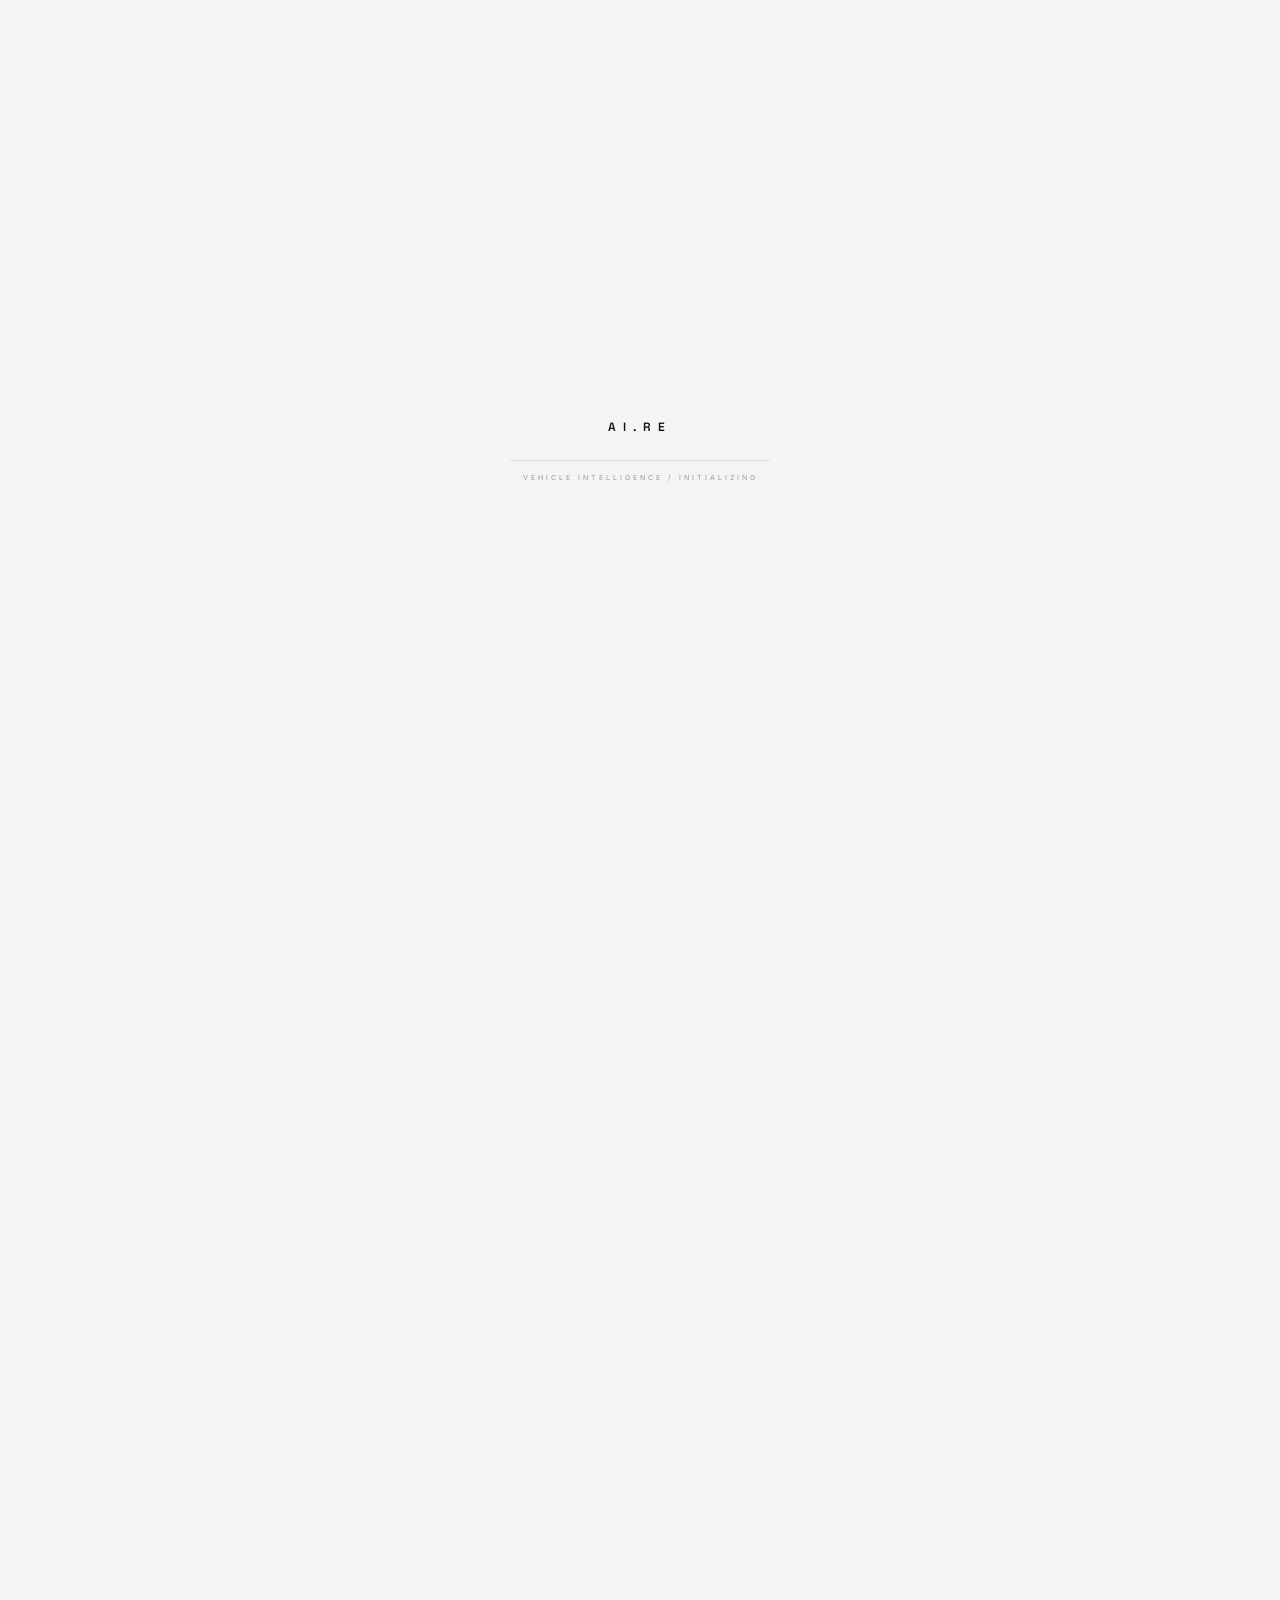
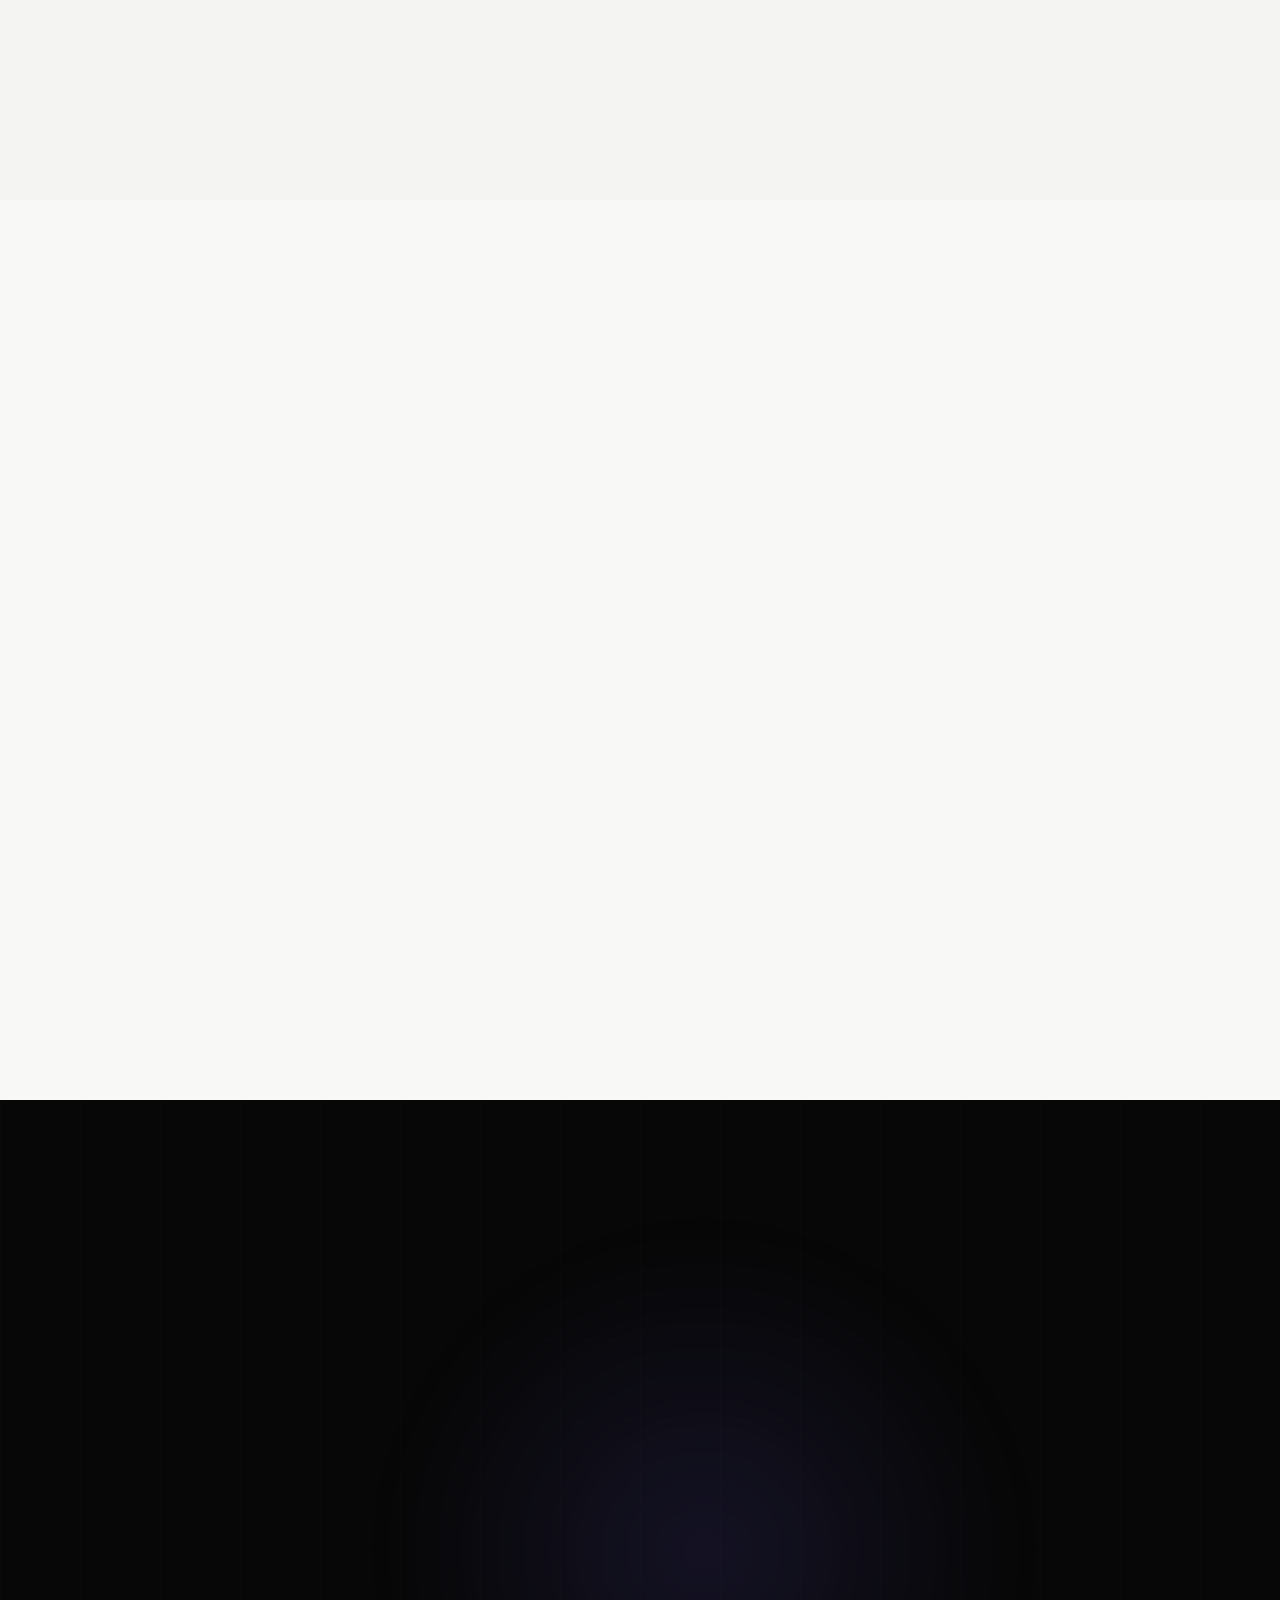
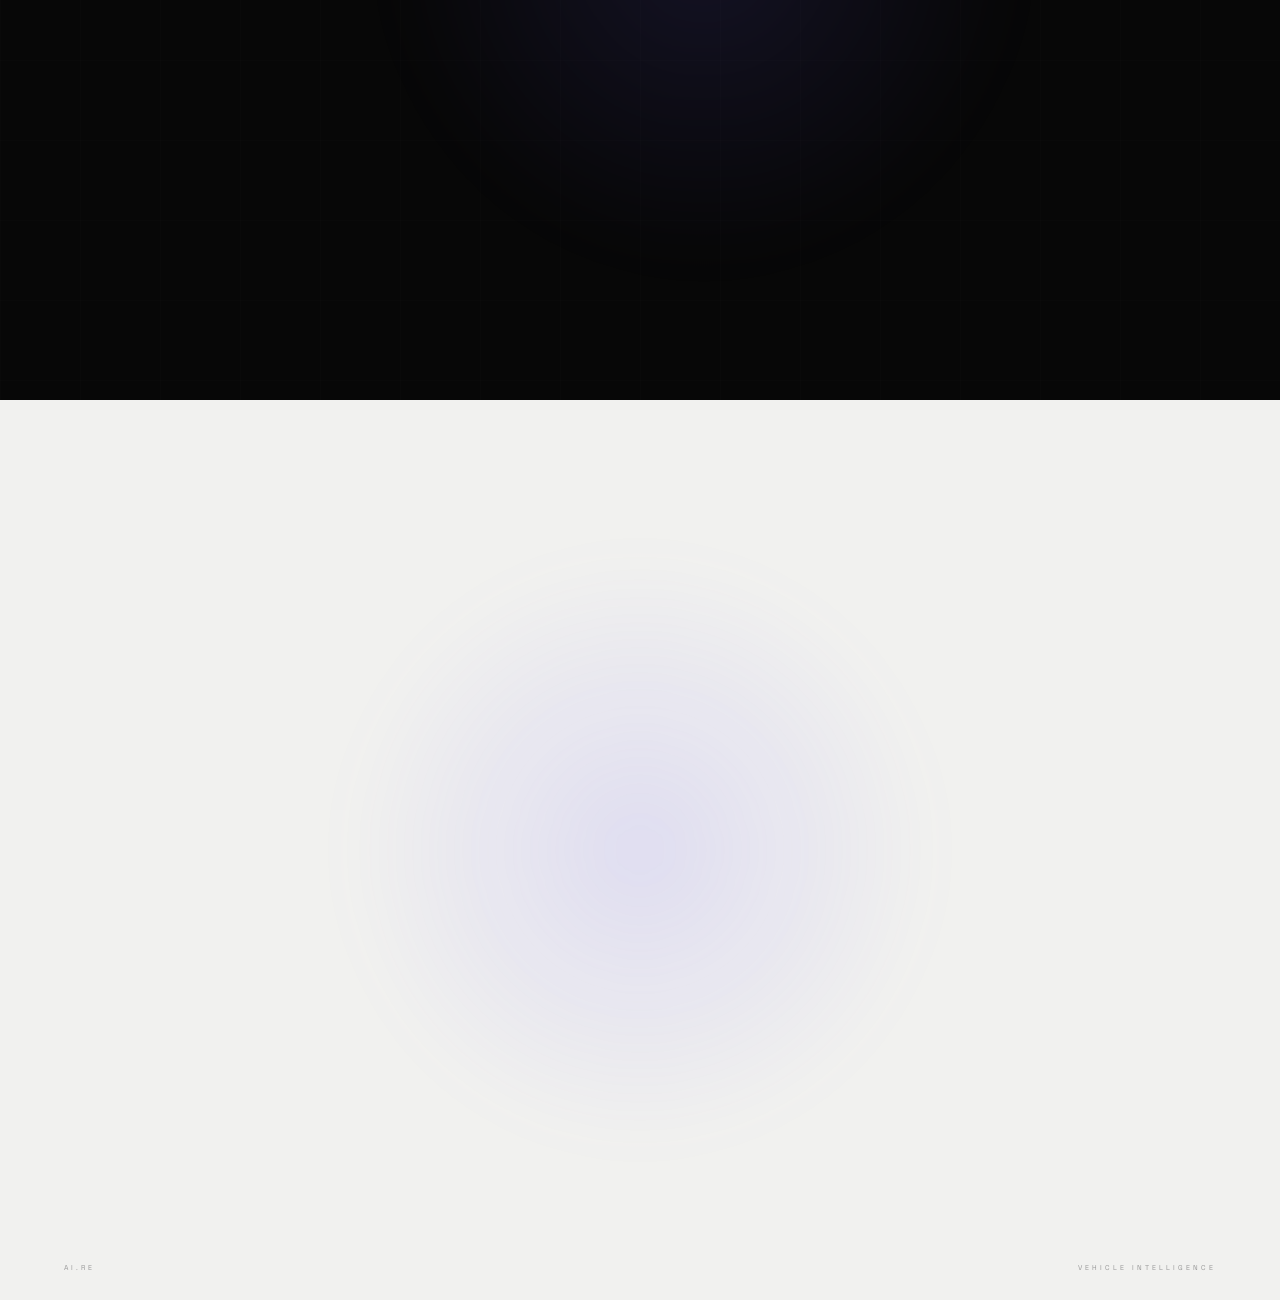
==== commit 3dc873e6: "Update index.html" ====
--- a/car-analyzer/index.html
+++ b/car-analyzer/index.html
@@ -296,4 +296,4 @@
 
 <script src="vehicle.js"></script>
 </body>
-</html>
+  </html>
--- a/car-analyzer/style.css
+++ b/car-analyzer/style.css
@@ -1,79 +1,106 @@
 /* =========================================================
    AI REAL ESTATE — VEHICLE INTELLIGENCE
-   Editorial / AI Interface · Precise Layout
-   ========================================================= */
-
-* { margin: 0; padding: 0; box-sizing: border-box; }
+   Editorial / AI Interface + Glass Cards + Visual
+   ========================================================= */
+
+* {
+  margin: 0;
+  padding: 0;
+  box-sizing: border-box;
+}
 
 :root {
   --bg: #f4f4f2;
-  --bg-soft: #f8f8f6;
-  --text: #080808;
-  --muted: #8b8b8b;
-  --line: rgba(0,0,0,.12);
-  --line-dark: rgba(255,255,255,.09);
-  --accent: #7567ff;
-  --dark: #070707;
-  --nav-height: 90px;
+  --bg-soft: #ededeb;
+  --black: #070707;
+  --text: #111;
+  --muted: #858585;
+  --line: rgba(0,0,0,.11);
+  --purple: #7567ff;
+  --cyan: #00d4ff;
+  --white: #f7f7f5;
+
   --pad-x: 8vw;
-}
-
-html { scroll-behavior: auto; }
+  --section-y: 120px;
+
+  --ease-out: cubic-bezier(.22, .61, .36, 1);
+  --ease-soft: cubic-bezier(.25, .46, .45, .94);
+}
+
+html { scroll-behavior: smooth; }
 
 body {
-  font-family: "Inter", Arial, sans-serif;
+  font-family: "Inter", "Vazirmatn", Arial, sans-serif;
   background: var(--bg);
   color: var(--text);
   overflow-x: hidden;
   -webkit-font-smoothing: antialiased;
 }
 
-button { font: inherit; border: 0; background: none; cursor: pointer; }
+a { color: inherit; text-decoration: none; }
+button { font: inherit; }
 select { font: inherit; }
-a { color: inherit; text-decoration: none; }
+::selection { background: #111; color: #fff; }
 
 
 /* =========================================================
    LOADER
    ========================================================= */
-
-#loader {
-  position: fixed; inset: 0; z-index: 9999;
-  display: flex; align-items: center; justify-content: center;
+.loader {
+  position: fixed;
+  inset: 0;
+  z-index: 9999;
   background: var(--bg);
+  display: grid;
+  place-items: center;
   transition: opacity .8s ease, visibility .8s ease;
 }
-#loader.hidden { opacity: 0; visibility: hidden; pointer-events: none; }
+.loader.hide { opacity: 0; visibility: hidden; }
 .loader-inner { width: min(260px, 70vw); text-align: center; }
-.loader-logo {
-  font-size: 13px; font-weight: 600; letter-spacing: 7px;
+.loader-brand {
+  font-family: 'Space Grotesk', sans-serif;
+  font-size: 12px;
+  letter-spacing: 7px;
+  font-weight: 600;
   margin-bottom: 25px;
-  font-family: 'Space Grotesk', sans-serif;
-}
-.loader-line { height: 1px; background: rgba(0,0,0,.12); overflow: hidden; }
+}
+.loader-line {
+  height: 1px;
+  width: 100%;
+  background: rgba(0,0,0,.1);
+  overflow: hidden;
+}
 .loader-line span {
-  display: block; width: 0%; height: 100%; background: #000;
-  transition: width .5s ease;
+  display: block;
+  width: 0;
+  height: 100%;
+  background: #000;
+  transition: width .4s ease;
 }
 .loader-status {
-  margin-top: 12px; font-size: 8px; letter-spacing: 3px; color: #999;
+  margin-top: 12px;
+  font-size: 7px;
+  letter-spacing: 3px;
+  color: #999;
 }
 
 
 /* =========================================================
    NAVBAR
    ========================================================= */
-
 .navbar {
-  position: fixed; z-index: 100; top: 0; left: 0;
-  width: 100%; height: var(--nav-height);
+  position: fixed;
+  top: 0; left: 0;
+  width: 100%;
+  height: 80px;
+  z-index: 100;
   padding: 0 5vw;
   display: grid;
   grid-template-columns: 1fr auto 1fr;
   align-items: center;
   pointer-events: none;
-  transition: transform .55s cubic-bezier(.22,.61,.36,1),
-              opacity .4s ease;
+  transition: transform .55s var(--ease-out),
+              opacity .4s var(--ease-out);
   will-change: transform, opacity;
 }
 .navbar.nav-hidden {
@@ -81,141 +108,161 @@
   opacity: 0;
   pointer-events: none;
 }
-.navbar > * { pointer-events: auto; }
-
 .back {
   justify-self: start;
-  width: 48px; height: 48px;
+  width: 48px;
+  height: 48px;
   border: 1px solid rgba(0,0,0,.1);
   border-radius: 50%;
-  display: grid; place-items: center;
+  display: grid;
+  place-items: center;
   background: rgba(255,255,255,.55);
   backdrop-filter: blur(20px);
   -webkit-backdrop-filter: blur(20px);
   transition: transform .3s ease, background .3s ease;
+  pointer-events: auto;
 }
 .back:hover { transform: translateX(-4px); background: #fff; }
 .back span {
-  width: 9px; height: 9px;
+  width: 9px;
+  height: 9px;
   border-left: 1.5px solid #000;
   border-bottom: 1.5px solid #000;
   transform: rotate(45deg);
   margin-left: 4px;
 }
-
 .brand {
-  display: flex; gap: 9px; align-items: center;
-  font-size: 11px; letter-spacing: 4px; font-weight: 500;
+  display: flex;
+  gap: 9px;
+  font-size: 10px;
+  letter-spacing: 4px;
   font-family: 'Space Grotesk', sans-serif;
 }
 .brand strong { font-weight: 600; }
-
-.nav-right { justify-self: end; display: flex; align-items: center; gap: 25px; }
-.nav-status {
-  font-size: 8px; letter-spacing: 2px; color: #777;
-  font-family: 'Space Grotesk', sans-serif;
-}
-.nav-status i {
-  display: inline-block; width: 5px; height: 5px; border-radius: 50%;
-  background: #7567ff; margin-right: 6px; box-shadow: 0 0 10px #7567ff;
-}
-
-
-/* =========================================================
-   SHARED SECTION BASE — همه سکشن‌ها هم‌ارتفاع
-   ========================================================= */
-
-.hero,
-.search-section,
-.result-section,
-.analysis-section,
-.final-section {
+.nav-right {
+  justify-self: end;
+  display: flex;
+  align-items: center;
+  gap: 25px;
+  font-size: 7px;
+  letter-spacing: 2px;
+  color: #888;
+  font-family: 'Space Grotesk', sans-serif;
+}
+.online i {
+  display: inline-block;
+  width: 5px;
+  height: 5px;
+  border-radius: 50%;
+  background: var(--purple);
+  box-shadow: 0 0 12px rgba(117,103,255,.7);
+  margin-right: 6px;
+  animation: onlinePulse 2s ease-in-out infinite;
+}
+@keyframes onlinePulse {
+  0%, 100% { opacity: 1; transform: scale(1); }
+  50% { opacity: .55; transform: scale(.85); }
+}
+
+
+/* =========================================================
+   HERO
+   ========================================================= */
+.hero {
   position: relative;
   min-height: 100vh;
-  min-height: 100svh;
   height: 100svh;
+  overflow: hidden;
   display: flex;
   align-items: center;
   justify-content: center;
-  padding: var(--nav-height) var(--pad-x) 60px;
-  overflow: hidden;
   isolation: isolate;
-}
-
-
-/* =========================================================
-   HERO
-   ========================================================= */
-
-.hero {
-  flex-direction: column;
-  gap: 0;
-}
-
+  padding: 80px 5vw 60px;
+}
 .hero::before {
   content: "";
-  position: absolute; inset: 0; z-index: -3;
+  position: absolute;
+  inset: 0;
+  z-index: -3;
   background:
-    radial-gradient(circle at 50% 50%, rgba(255,255,255,.95), transparent 42%),
-    linear-gradient(180deg, #f7f7f5, #eeeeec);
-}
-
+    radial-gradient(circle at 50% 42%, #fff 0%, rgba(255,255,255,.85) 22%, transparent 62%),
+    linear-gradient(180deg, #f7f7f5, #ededeb);
+}
 .hero::after {
   content: "";
-  position: absolute; inset: 0; z-index: -2; opacity: .18;
+  position: absolute;
+  inset: 0;
+  z-index: -2;
+  opacity: .18;
   background-image:
-    linear-gradient(rgba(0,0,0,.025) 1px, transparent 1px),
-    linear-gradient(90deg, rgba(0,0,0,.025) 1px, transparent 1px);
-  background-size: 80px 80px;
-  mask-image: radial-gradient(circle at center, black, transparent 70%);
-  -webkit-mask-image: radial-gradient(circle at center, black, transparent 70%);
-}
-
-.hero-eyebrow {
+    linear-gradient(rgba(0,0,0,.03) 1px, transparent 1px),
+    linear-gradient(90deg, rgba(0,0,0,.03) 1px, transparent 1px);
+  background-size: 72px 72px;
+  mask-image: radial-gradient(circle at center, black, transparent 72%);
+  -webkit-mask-image: radial-gradient(circle at center, black, transparent 72%);
+}
+.ambient {
   position: absolute;
-  top: calc(var(--nav-height) + 20px);
-  left: 50%;
-  transform: translateX(-50%);
-  font-size: 8px;
+  border-radius: 50%;
+  filter: blur(60px);
+  pointer-events: none;
+  z-index: -1;
+}
+.ambient-one {
+  width: 500px; height: 500px;
+  top: 15%; left: -10%;
+  background: radial-gradient(circle, rgba(117,103,255,.10), transparent 70%);
+}
+.ambient-two {
+  width: 600px; height: 600px;
+  bottom: 5%; right: -15%;
+  background: radial-gradient(circle, rgba(0,212,255,.08), transparent 70%);
+}
+.hero-center {
+  width: min(920px, 92vw);
+  text-align: center;
+  position: relative;
+  z-index: 1;
+  display: flex;
+  flex-direction: column;
+  align-items: center;
+  justify-content: center;
+  gap: 0;
+}
+.eyebrow {
+  font-size: 7px;
   letter-spacing: 5px;
   color: #999;
-  white-space: nowrap;
-  font-family: 'Space Grotesk', sans-serif;
-  line-height: 1;
-}
-
-.hero-title {
-  text-align: center;
-  width: min(1000px, 92vw);
+  margin-bottom: 22px;
+  font-family: 'Space Grotesk', sans-serif;
+  text-transform: uppercase;
+}
+.hero h1 {
+  font-size: clamp(50px, 6.8vw, 100px);
+  line-height: .92;
+  letter-spacing: -.068em;
+  font-weight: 500;
+  color: #0a0a0a;
+  text-transform: uppercase;
+}
+.hero h1 span {
+  color: transparent;
+  -webkit-text-stroke: 1px rgba(0,0,0,.78);
+}
+.title-line {
+  width: 54px;
+  height: 1px;
+  background: #000;
+  margin: 28px auto 22px;
+  transform-origin: center;
+}
+.hero-intro {
+  max-width: 520px;
   margin: 0 auto;
-}
-
-.hero-title h1 {
-  font-size: clamp(48px, 7.4vw, 120px);
-  line-height: .94;
-  letter-spacing: -.06em;
-  font-weight: 500;
-  text-transform: uppercase;
-  color: #080808;
-}
-
-.hero-title h1 span {
-  color: transparent;
-  -webkit-text-stroke: 1px rgba(0,0,0,.72);
-}
-
-.hero-subtitle {
-  position: absolute;
-  bottom: 90px;
-  left: 50%;
-  transform: translateX(-50%);
-  text-align: center;
-  color: #8a8a8a;
+  color: #858585;
   font-size: 11px;
-  letter-spacing: .04em;
-  white-space: nowrap;
-}
-
+  line-height: 1.95;
+}
 .hero-bottom {
   position: absolute;
   bottom: 28px;
@@ -228,35 +275,40 @@
 
 
 /* =========================================================
-   SEARCH
-   ========================================================= */
-
+   SEARCH SECTION
+   ========================================================= */
 .search-section {
-  flex-direction: column;
+  position: relative;
+  min-height: 100vh;
+  height: 100svh;
+  padding: var(--section-y) var(--pad-x);
   background: var(--bg);
-  gap: 0;
-}
-
-.search-section .section-head {
+  display: flex;
+  align-items: center;
+  justify-content: center;
+  overflow: hidden;
+}
+.search-inner {
+  width: 100%;
+  max-width: 900px;
+  margin: 0 auto;
+}
+.section-head {
   text-align: center;
-  max-width: 700px;
-  margin: 0 auto 48px;
-}
-
+  margin-bottom: 56px;
+}
 .section-title {
-  font-size: clamp(40px, 5vw, 72px);
+  font-size: clamp(40px, 5vw, 76px);
   line-height: .95;
   letter-spacing: -.06em;
   font-weight: 500;
-  color: #080808;
+  color: #0a0a0a;
   text-transform: uppercase;
 }
-
 .section-title span {
   color: transparent;
   -webkit-text-stroke: 1px #000;
 }
-
 .section-desc {
   margin-top: 20px;
   color: #8a8a8a;
@@ -267,14 +319,10 @@
   margin-right: auto;
 }
 
-
-/* PANEL */
-
 .search-panel {
   width: 100%;
-  max-width: 900px;
-  padding: 36px;
-  border-radius: 24px;
+  padding: 40px;
+  border-radius: 26px;
   background: rgba(255, 255, 255, 0.55);
   backdrop-filter: blur(24px) saturate(180%);
   -webkit-backdrop-filter: blur(24px) saturate(180%);
@@ -287,8 +335,8 @@
 .search-grid {
   display: grid;
   grid-template-columns: repeat(3, 1fr);
-  gap: 18px;
-  margin-bottom: 26px;
+  gap: 20px;
+  margin-bottom: 28px;
 }
 
 .field { display: flex; flex-direction: column; gap: 10px; }
@@ -323,11 +371,10 @@
   background-size: 5px 5px, 5px 5px;
   background-repeat: no-repeat;
 }
-
 .field select:hover { border-color: rgba(0, 0, 0, 0.2); }
 .field select:focus {
   outline: none;
-  border-color: var(--accent);
+  border-color: var(--purple);
   box-shadow: 0 0 0 3px rgba(117, 103, 255, 0.12);
 }
 .field select:disabled { opacity: .5; cursor: not-allowed; }
@@ -361,61 +408,68 @@
 
 
 /* =========================================================
-   RESULT
-   ========================================================= */
-
+   RESULT SECTION
+   ========================================================= */
 .result-section {
-  background: var(--bg-soft);
-}
-
+  position: relative;
+  min-height: 100vh;
+  height: 100svh;
+  padding: var(--section-y) var(--pad-x);
+  background: #f8f8f6;
+  display: flex;
+  align-items: center;
+  justify-content: center;
+  overflow: hidden;
+}
 .result-grid {
   width: 100%;
   max-width: 1200px;
   display: grid;
-  grid-template-columns: minmax(280px, 400px) 1fr;
+  grid-template-columns: minmax(280px, 420px) 1fr;
   gap: 6vw;
   align-items: center;
   margin: 0 auto;
 }
-
 .result-visual {
   display: flex;
   align-items: center;
   justify-content: center;
   width: 100%;
 }
-
 .visual-frame {
   position: relative;
   width: 100%;
   aspect-ratio: 4 / 3;
   max-height: 60vh;
-  border-radius: 24px;
+  border-radius: 22px;
   overflow: hidden;
   background: #111;
   box-shadow:
     0 40px 90px rgba(0, 0, 0, 0.14),
     0 0 0 1px rgba(0, 0, 0, 0.04);
 }
-
 .visual-frame img {
   display: none;
-  width: 100%; height: 100%;
+  width: 100%;
+  height: 100%;
   object-fit: cover;
   object-position: center;
-  filter: grayscale(100%) contrast(1.05);
-  transition: filter .8s ease, transform 1.2s cubic-bezier(.22,.61,.36,1);
+  filter: grayscale(100%) contrast(1.08) brightness(0.98);
+  transition: filter .9s ease, transform 1.2s var(--ease-out);
 }
 .visual-frame:hover img {
-  filter: grayscale(0%);
+  filter: grayscale(0%) contrast(1) brightness(1);
   transform: scale(1.04);
 }
-
 .visual-placeholder {
-  position: absolute; inset: 0;
-  display: flex; align-items: center; justify-content: center;
+  position: absolute;
+  inset: 0;
+  display: flex;
+  align-items: center;
+  justify-content: center;
   color: #777;
-  font-size: 8px; letter-spacing: 4px;
+  font-size: 8px;
+  letter-spacing: 4px;
   font-family: 'Space Grotesk', sans-serif;
   background:
     repeating-linear-gradient(45deg,
@@ -425,50 +479,43 @@
       transparent 40px),
     #111;
 }
-
-.result-info { display: flex; flex-direction: column; }
-
+.result-info {
+  display: flex;
+  flex-direction: column;
+}
 .result-title {
-  font-size: clamp(34px, 4.2vw, 62px);
+  font-size: clamp(34px, 4.4vw, 68px);
   line-height: .96;
   letter-spacing: -.05em;
   font-weight: 500;
-  color: #080808;
+  color: #0a0a0a;
   text-transform: uppercase;
 }
-
 .result-sub {
   color: #8a8a8a;
   font-size: 12px;
   letter-spacing: .03em;
   margin-top: 12px;
-  margin-bottom: 30px;
-}
-
-
-/* SPECS */
-
+  margin-bottom: 32px;
+}
 .specs-grid {
   display: grid;
   grid-template-columns: repeat(2, 1fr);
   border-top: 1px solid var(--line);
 }
-
 .spec {
   display: flex;
   flex-direction: column;
   gap: 8px;
-  padding: 16px 0;
+  padding: 18px 0;
   border-bottom: 1px solid var(--line);
-  min-height: 68px;
-}
-
+  min-height: 72px;
+}
 .spec:nth-child(odd) {
   padding-right: 18px;
   border-right: 1px solid var(--line);
 }
 .spec:nth-child(even) { padding-left: 18px; }
-
 .spec small {
   font-size: 7px;
   letter-spacing: 3px;
@@ -476,29 +523,34 @@
   font-family: 'Space Grotesk', sans-serif;
   font-weight: 500;
 }
-
 .spec strong {
   font-size: 14px;
   font-weight: 500;
-  color: #080808;
+  color: #0a0a0a;
   letter-spacing: .01em;
   word-break: break-word;
 }
 
 
 /* =========================================================
-   ANALYSIS — DARK
-   ========================================================= */
-
+   ANALYSIS — BLACK
+   ========================================================= */
 .analysis-section {
-  background: var(--dark);
+  min-height: 100vh;
+  height: 100svh;
+  position: relative;
+  overflow: hidden;
+  padding: var(--section-y) var(--pad-x);
+  background: #070707;
   color: #fff;
+  display: flex;
   flex-direction: column;
-}
-
+  justify-content: center;
+}
 .analysis-section::before {
   content: "";
-  position: absolute; inset: 0; z-index: 0;
+  position: absolute;
+  inset: 0;
   background-image:
     linear-gradient(rgba(255,255,255,.025) 1px, transparent 1px),
     linear-gradient(90deg, rgba(255,255,255,.025) 1px, transparent 1px);
@@ -506,104 +558,92 @@
   opacity: .4;
   pointer-events: none;
 }
-
+.analysis-orb {
+  position: absolute;
+  width: 700px; height: 700px;
+  top: 50%; left: 55%;
+  transform: translate(-50%,-50%);
+  border-radius: 50%;
+  background: radial-gradient(circle, rgba(117,103,255,.12), transparent 65%);
+  filter: blur(25px);
+  pointer-events: none;
+}
 .analysis-header {
-  position: absolute;
-  top: calc(var(--nav-height) + 20px);
-  left: 50%;
-  transform: translateX(-50%);
+  position: relative;
+  display: flex;
+  justify-content: center;
+  align-items: center;
   color: #666;
   font-size: 7px;
-  letter-spacing: 4px;
-  font-family: 'Space Grotesk', sans-serif;
+  letter-spacing: 3px;
+  font-family: 'Space Grotesk', sans-serif;
+  padding-bottom: 60px;
   text-align: center;
-  z-index: 2;
-}
-
+}
 .analysis-content {
   position: relative;
-  z-index: 2;
-  width: 100%;
-  max-width: 1200px;
-  margin: 0 auto;
   display: grid;
   grid-template-columns: 1.1fr .85fr;
   align-items: center;
-  gap: 6vw;
-}
-
+  gap: 8vw;
+}
 .mini-label {
   color: #777;
   font-size: 7px;
   letter-spacing: 3px;
   font-family: 'Space Grotesk', sans-serif;
 }
-
 .analysis-copy h2 {
-  margin-top: 24px;
-  font-size: clamp(46px, 5.8vw, 88px);
-  line-height: .92;
+  margin-top: 26px;
+  font-size: clamp(50px, 6.6vw, 96px);
+  line-height: .9;
   letter-spacing: -.07em;
   font-weight: 500;
 }
-
 .analysis-copy h2 span {
   color: transparent;
   -webkit-text-stroke: 1px #fff;
 }
-
 .analysis-copy p {
   max-width: 460px;
-  margin-top: 28px;
+  margin-top: 34px;
   color: #777;
   font-size: 12px;
-  line-height: 1.9;
-}
-
-
-/* INTELLIGENCE PANEL */
+  line-height: 1.95;
+}
 
 .intelligence-panel {
   position: relative;
-  padding: 26px;
-  border: 1px solid var(--line-dark);
+  padding: 30px;
+  border: 1px solid rgba(255,255,255,.11);
   border-radius: 22px;
   background: rgba(255,255,255,.025);
   backdrop-filter: blur(25px);
   -webkit-backdrop-filter: blur(25px);
   box-shadow: 0 30px 100px rgba(0,0,0,.35);
 }
-
 .panel-top {
   display: flex;
   justify-content: space-between;
   align-items: center;
-  padding-bottom: 18px;
+  padding-bottom: 24px;
   border-bottom: 1px solid rgba(255,255,255,.08);
   color: #777;
   font-size: 7px;
   letter-spacing: 3px;
   font-family: 'Space Grotesk', sans-serif;
 }
-
 .panel-top i {
   width: 5px; height: 5px;
   border-radius: 50%;
-  background: #7567ff;
-  box-shadow: 0 0 15px #7567ff;
-  animation: pulse 2s ease-in-out infinite;
-}
-
-@keyframes pulse {
-  0%, 100% { opacity: 1; }
-  50% { opacity: .45; }
-}
-
+  background: var(--purple);
+  box-shadow: 0 0 15px var(--purple);
+  animation: onlinePulse 2s ease-in-out infinite;
+}
 .signal {
-  padding: 14px 0;
+  padding: 20px 0;
   border-bottom: 1px solid rgba(255,255,255,.07);
 }
-
 .signal-name {
   display: flex;
   justify-content: space-between;
@@ -612,42 +652,37 @@
   color: #777;
   font-family: 'Space Grotesk', sans-serif;
 }
-
 .signal-name strong {
   color: #aaa;
   font-size: 7px;
   font-weight: 400;
 }
-
 .signal-bar {
   height: 1px;
-  margin-top: 10px;
+  margin-top: 12px;
   background: rgba(255,255,255,.08);
   overflow: hidden;
 }
-
 .signal-bar i {
   display: block;
-  width: 90%;
   height: 100%;
   background: linear-gradient(90deg, #7567ff, #aaa);
   transform-origin: left center;
   transform: scaleX(0);
-  transition: transform 1.4s cubic-bezier(.22,.61,.36,1);
-}
-
-.signal.reveal .signal-bar i { transform: scaleX(1); }
-
+  transition: transform 1.1s var(--ease-out);
+}
+.signal.reveal .signal-bar i {
+  transform: scaleX(1);
+}
 .panel-footer {
   display: flex;
   justify-content: space-between;
-  margin-top: 18px;
+  margin-top: 24px;
   color: #777;
   font-size: 7px;
   letter-spacing: 3px;
   font-family: 'Space Grotesk', sans-serif;
 }
-
 .panel-footer strong {
   color: #fff;
   font-size: 16px;
@@ -660,64 +695,52 @@
 /* =========================================================
    FINAL
    ========================================================= */
-
 .final-section {
+  min-height: 100vh;
+  height: 100svh;
+  position: relative;
+  overflow: hidden;
+  display: grid;
+  place-items: center;
   background: #f1f1ef;
   text-align: center;
-  flex-direction: column;
-  overflow: hidden;
-}
-
+}
 .final-glow {
   position: absolute;
   width: 650px; height: 650px;
   border-radius: 50%;
-  background: radial-gradient(circle,
-    rgba(117,103,255,.14), transparent 65%);
+  background: radial-gradient(circle, rgba(117,103,255,.14), transparent 65%);
   filter: blur(25px);
-  z-index: 0;
-}
-
-.final-content {
-  position: relative;
-  z-index: 2;
-  display: flex;
-  flex-direction: column;
-  align-items: center;
-}
-
+}
+.final-content { position: relative; z-index: 2; }
 .final-label {
   color: #999;
   font-size: 7px;
   letter-spacing: 4px;
   font-family: 'Space Grotesk', sans-serif;
 }
-
 .final-content h2 {
-  margin-top: 26px;
-  font-size: clamp(56px, 8vw, 118px);
+  margin-top: 30px;
+  font-size: clamp(56px, 8.5vw, 128px);
   line-height: .86;
   letter-spacing: -.075em;
   font-weight: 500;
   color: #0a0a0a;
 }
-
 .final-content h2 span {
   color: transparent;
   -webkit-text-stroke: 1px #000;
 }
-
 .final-content p {
-  margin-top: 26px;
+  margin-top: 32px;
   color: #888;
   font-size: 12px;
 }
-
 .return-button {
   display: inline-flex;
   align-items: center;
   gap: 30px;
-  margin-top: 30px;
+  margin-top: 34px;
   padding: 15px 24px;
   background: #050505;
   color: #fff;
@@ -729,11 +752,11 @@
 }
 .return-button:hover { transform: translateY(-4px); }
 .return-button b { font-size: 15px; font-weight: 400; }
-
 .final-footer {
   position: absolute;
   bottom: 28px;
-  left: 5vw; right: 5vw;
+  left: 5vw;
+  right: 5vw;
   display: flex;
   justify-content: space-between;
   color: #999;
@@ -744,255 +767,259 @@
 
 
 /* =========================================================
-   DESKTOP — Viewport کوتاه (فشرده)
-   ========================================================= */
-
-@media (min-width: 769px) and (max-height: 800px) {
-
-  .hero, .search-section, .result-section,
-  .analysis-section, .final-section {
-    padding: 80px var(--pad-x) 40px;
-  }
-
-  .hero-title h1 { font-size: clamp(42px, 6.2vw, 96px); }
-  .hero-subtitle { bottom: 70px; }
-
-  .section-title { font-size: clamp(36px, 4.4vw, 62px); }
-  .search-section .section-head { margin-bottom: 36px; }
-  .section-desc { margin-top: 16px; font-size: 11px; }
-
-  .search-panel { padding: 30px; }
-  .search-grid { gap: 16px; margin-bottom: 22px; }
-  .field select { padding: 12px 32px 12px 14px; }
-  .analyze-btn { padding: 14px 22px; }
-
-  .visual-frame { max-height: 52vh; }
-  .result-title { font-size: clamp(30px, 3.8vw, 54px); }
-  .result-sub { margin-bottom: 24px; }
-  .spec { padding: 14px 0; min-height: 62px; }
-
-  .analysis-header { top: calc(var(--nav-height) + 10px); padding-bottom: 0; }
-  .analysis-copy h2 { font-size: clamp(40px, 5vw, 72px); }
-  .analysis-copy p { font-size: 11px; margin-top: 22px; }
-  .mini-label { font-size: 6px; }
-  .intelligence-panel { padding: 22px; }
-  .panel-top { padding-bottom: 14px; }
-  .signal { padding: 12px 0; }
-  .panel-footer { margin-top: 14px; }
-
-  .final-content h2 { font-size: clamp(48px, 7vw, 104px); }
-  .final-content p { margin-top: 20px; }
-  .return-button { margin-top: 24px; padding: 13px 22px; }
-}
-
-@media (min-width: 769px) and (max-height: 680px) {
-
-  .hero, .search-section, .result-section,
-  .analysis-section, .final-section {
-    padding: 70px var(--pad-x) 30px;
-  }
-
-  .hero-title h1 { font-size: clamp(36px, 5.2vw, 80px); }
-  .hero-subtitle { bottom: 60px; font-size: 10px; }
-
-  .section-title { font-size: clamp(30px, 3.6vw, 50px); }
-  .section-desc { font-size: 10px; }
-  .search-section .section-head { margin-bottom: 28px; }
-
-  .search-panel { padding: 24px; }
-  .search-grid { margin-bottom: 18px; }
-  .field label { font-size: 7px; }
-  .field select { padding: 11px 30px 11px 12px; font-size: 12px; }
-  .analyze-btn { padding: 12px 20px; font-size: 10px; }
-
-  .visual-frame { max-height: 46vh; }
-  .result-title { font-size: clamp(26px, 3.2vw, 44px); }
-  .result-sub { font-size: 11px; margin-bottom: 18px; }
-  .spec { padding: 12px 0; min-height: 56px; }
-  .spec small { font-size: 6px; }
-  .spec strong { font-size: 12px; }
-
-  .analysis-copy h2 { font-size: clamp(34px, 4.4vw, 62px); }
-  .analysis-copy p { font-size: 10px; margin-top: 18px; }
-  .intelligence-panel { padding: 20px; }
-  .signal { padding: 10px 0; }
-  .signal-name { font-size: 7px; }
-
-  .final-content h2 { font-size: clamp(42px, 6vw, 88px); }
-  .final-content p { font-size: 11px; margin-top: 16px; }
-  .return-button { margin-top: 20px; font-size: 8px; padding: 12px 20px; }
-}
-
-
-/* =========================================================
-   TABLET
-   ========================================================= */
+   REVEAL
+   ========================================================= */
+[data-reveal] {
+  opacity: 0;
+  transition: opacity .9s var(--ease-out),
+              transform .9s var(--ease-out);
+  will-change: opacity, transform;
+}
+[data-reveal="fade-up"] { transform: translateY(38px); }
+[data-reveal="fade-right"] { transform: translateX(-30px); }
+[data-reveal="fade-left"] { transform: translateX(30px); }
+[data-reveal="line"] {
+  transform: scaleX(0);
+  opacity: 0;
+}
+[data-reveal].reveal {
+  opacity: 1;
+  transform: none;
+}
+[data-reveal][data-delay="1"] { transition-delay: .08s; }
+[data-reveal][data-delay="2"] { transition-delay: .16s; }
+[data-reveal][data-delay="3"] { transition-delay: .24s; }
+[data-reveal][data-delay="4"] { transition-delay: .32s; }
+
+
+/* =========================================================
+   RESPONSIVE
+   ========================================================= */
+@media (max-width: 1280px) {
+  .result-grid { gap: 5vw; }
+}
 
 @media (max-width: 1100px) {
   .result-grid {
     grid-template-columns: minmax(240px, 340px) 1fr;
-    gap: 5vw;
-  }
-}
-
-
-/* =========================================================
-   MOBILE
-   ========================================================= */
-
-@media (max-width: 768px) {
-
-  :root { --nav-height: 64px; }
-
-  .navbar { padding: 0 20px; }
-  .back { width: 40px; height: 40px; }
-  .brand { font-size: 9px; letter-spacing: 2.5px; }
-  .nav-status { display: none; }
-
-  /* HERO */
-  .hero {
-    padding: var(--nav-height) 22px 40px;
-    min-height: unset;
+  }
+}
+
+
+/* =========================================================
+   TABLET / MOBILE
+   ========================================================= */
+@media (max-width: 900px) {
+
+  /* همه سکشن‌ها: هم‌ارتفاع، پرصفحه */
+  .hero,
+  .search-section,
+  .result-section,
+  .analysis-section,
+  .final-section {
+    min-height: 100vh;
     height: 100svh;
-  }
-
-  .hero-eyebrow {
-    top: calc(var(--nav-height) + 16px);
+    padding: 80px 22px 40px;
+    display: flex;
+    flex-direction: column;
+    justify-content: center;
+    align-items: center;
+  }
+
+  /* ─── HERO ─── */
+  .hero-center {
+    width: 100%;
+    max-width: 100%;
+    text-align: center;
+    margin: auto 0;
+  }
+  .hero h1 {
+    font-size: clamp(40px, 11vw, 64px);
+    line-height: .94;
+  }
+  .eyebrow {
     font-size: 6px;
-    letter-spacing: 3px;
-  }
-
-  .hero-title { width: 92vw; }
-  .hero-title h1 { font-size: clamp(44px, 13vw, 78px); line-height: .96; }
-
-  .hero-subtitle {
-    bottom: 70px;
-    font-size: 9px;
-    white-space: normal;
-    max-width: 90vw;
-    padding: 0 12px;
-    line-height: 1.6;
-  }
-
+    letter-spacing: 4px;
+    margin-bottom: 18px;
+  }
+  .hero-intro {
+    font-size: 10px;
+    line-height: 1.85;
+    max-width: 90%;
+  }
+  .title-line { margin: 22px auto 18px; }
   .hero-bottom {
-    bottom: 22px;
+    position: absolute;
+    bottom: 20px;
     left: 22px;
-    font-size: 6px;
-  }
-
-  /* SEARCH */
-  .search-section {
-    padding: 80px 22px 60px;
-    min-height: 100svh;
-    height: auto;
-  }
-
-  .search-section .section-head { margin-bottom: 36px; }
-  .section-title { font-size: clamp(32px, 10vw, 50px); }
-  .section-desc { font-size: 11px; margin-top: 14px; }
-
-  .search-panel { padding: 26px 22px; border-radius: 22px; }
-  .search-grid { grid-template-columns: 1fr; gap: 14px; margin-bottom: 22px; }
+  }
+
+  /* ─── SEARCH ─── */
+  .search-inner { width: 100%; max-width: 100%; }
+  .section-head { margin-bottom: 34px; }
+  .section-title {
+    font-size: clamp(34px, 10vw, 52px);
+    line-height: .95;
+  }
+  .section-desc {
+    font-size: 11px;
+    margin-top: 16px;
+    max-width: 92%;
+  }
+
+  .search-panel {
+    padding: 26px 22px;
+    border-radius: 22px;
+  }
+  .search-grid {
+    grid-template-columns: 1fr;
+    gap: 14px;
+    margin-bottom: 22px;
+  }
   .field label { font-size: 7px; letter-spacing: 2.5px; }
-  .field select { padding: 13px 34px 13px 14px; font-size: 13px; }
-  .analyze-btn { padding: 15px 20px; font-size: 10px; }
-
-  /* RESULT */
-  .result-section {
-    padding: 80px 22px 60px;
-    min-height: 100svh;
-    height: auto;
-  }
-
+  .field select {
+    padding: 13px 34px 13px 14px;
+    font-size: 13px;
+  }
+  .analyze-btn {
+    padding: 15px 20px;
+    font-size: 10px;
+  }
+
+  /* ─── RESULT ─── */
   .result-grid {
     grid-template-columns: 1fr;
-    gap: 34px;
+    gap: 30px;
     max-width: 100%;
   }
-
   .visual-frame {
     aspect-ratio: 4 / 3;
     max-width: 100%;
-    max-height: 48vh;
+    max-height: 42vh;
     margin: 0 auto;
   }
-
-  .result-title { font-size: clamp(30px, 9.5vw, 48px); }
-  .result-sub { font-size: 11px; margin-bottom: 24px; }
-
+  .result-title {
+    font-size: clamp(30px, 9.5vw, 48px);
+  }
+  .result-sub {
+    font-size: 11px;
+    margin-bottom: 20px;
+  }
   .specs-grid { grid-template-columns: repeat(2, 1fr); }
-  .spec { padding: 14px 0; min-height: 62px; }
+  .spec {
+    padding: 14px 0;
+    min-height: 62px;
+  }
   .spec:nth-child(odd) { padding-right: 12px; }
   .spec:nth-child(even) { padding-left: 12px; }
   .spec small { font-size: 6px; letter-spacing: 2.5px; }
   .spec strong { font-size: 12px; }
 
-  /* ANALYSIS */
+  /* ─── ANALYSIS ─── */
   .analysis-section {
-    padding: 80px 22px 60px;
-    min-height: 100svh;
-    height: auto;
-    flex-direction: column;
-  }
-
+    padding: 60px 22px;
+  }
   .analysis-header {
-    position: static;
-    top: auto;
-    left: auto;
-    transform: none;
-    padding: 0 0 26px;
+    padding-bottom: 24px;
     font-size: 6px;
-  }
-
+    letter-spacing: 2.5px;
+  }
   .analysis-content {
     grid-template-columns: 1fr;
-    gap: 36px;
-  }
-
-  .analysis-copy h2 { font-size: clamp(38px, 11vw, 60px); margin-top: 16px; }
-  .analysis-copy p { font-size: 11px; margin-top: 20px; }
-  .mini-label { font-size: 6px; }
-
-  .intelligence-panel { padding: 22px; }
-  .panel-top { padding-bottom: 14px; }
-  .signal { padding: 12px 0; }
-  .signal-name { font-size: 7px; }
-  .panel-footer { margin-top: 16px; }
-  .panel-footer strong { font-size: 14px; }
-
-  /* FINAL */
-  .final-section {
-    padding: 100px 22px 60px;
-    min-height: 100svh;
-    height: auto;
-  }
-
-  .final-content h2 { font-size: clamp(44px, 13vw, 72px); margin-top: 20px; }
+    gap: 24px;
+  }
+  .analysis-copy { text-align: center; }
+  .mini-label { font-size: 6px; letter-spacing: 2.5px; }
+  .analysis-copy h2 {
+    font-size: clamp(34px, 9.5vw, 52px);
+    line-height: .95;
+    margin-top: 14px;
+  }
+  .analysis-copy p {
+    font-size: 11px;
+    line-height: 1.9;
+    margin-top: 18px;
+    max-width: 100%;
+  }
+  .intelligence-panel {
+    padding: 20px;
+    width: 100%;
+    max-width: 480px;
+    margin: 0 auto;
+  }
+  .signal { padding: 14px 0; }
+  .signal-name { font-size: 7px; letter-spacing: 1.5px; }
+  .signal-name strong { font-size: 6px; }
+  .signal-bar { margin-top: 8px; }
+  .panel-footer { margin-top: 16px; font-size: 6px; }
+  .panel-footer strong { font-size: 13px; }
+
+  /* ─── FINAL ─── */
+  .final-content {
+    padding: 0 22px;
+  }
+  .final-content h2 {
+    font-size: clamp(46px, 12vw, 72px);
+    margin-top: 20px;
+  }
+  .final-label { font-size: 6px; letter-spacing: 3px; }
   .final-content p { font-size: 11px; margin-top: 20px; }
   .return-button {
     font-size: 8px;
     padding: 13px 20px;
     gap: 20px;
-    margin-top: 24px;
-  }
-
+    margin-top: 26px;
+  }
   .final-footer {
-    left: 22px; right: 22px;
-    bottom: 22px;
+    left: 22px;
+    right: 22px;
+    bottom: 20px;
     font-size: 6px;
-  }
+    letter-spacing: 2.5px;
+  }
+
+  /* ─── NAVBAR ─── */
+  .navbar { height: 64px; padding: 0 20px; }
+  .back { width: 40px; height: 40px; }
+  .brand { font-size: 8px; letter-spacing: 2px; }
+  .nav-right { gap: 0; }
+  .online { display: none; }
+}
+
+
+/* ─── گوشی‌های کوچک ─── */
+@media (max-width: 480px) {
+  .hero,
+  .search-section,
+  .result-section,
+  .analysis-section,
+  .final-section {
+    padding: 70px 18px 30px;
+  }
+
+  .hero h1 { font-size: clamp(36px, 11vw, 52px); }
+  .section-title { font-size: clamp(30px, 9vw, 44px); }
+  .result-title { font-size: clamp(28px, 8.5vw, 42px); }
+  .analysis-copy h2 { font-size: clamp(30px, 9vw, 44px); }
+  .final-content h2 { font-size: clamp(42px, 12vw, 64px); }
+
+  .search-panel { padding: 22px 18px; }
+  .intelligence-panel { padding: 18px; }
+  .signal { padding: 12px 0; }
 }
 
 
 /* =========================================================
    REDUCED MOTION
    ========================================================= */
-
 @media (prefers-reduced-motion: reduce) {
   *, *::before, *::after {
-    animation-duration: .01ms !important;
-    animation-iteration-count: 1 !important;
+    animation: none !important;
+    transition: none !important;
     scroll-behavior: auto !important;
-    transition-duration: .01ms !important;
-  }
-   }
+  }
+  [data-reveal] {
+    opacity: 1 !important;
+    transform: none !important;
+  }
+}
